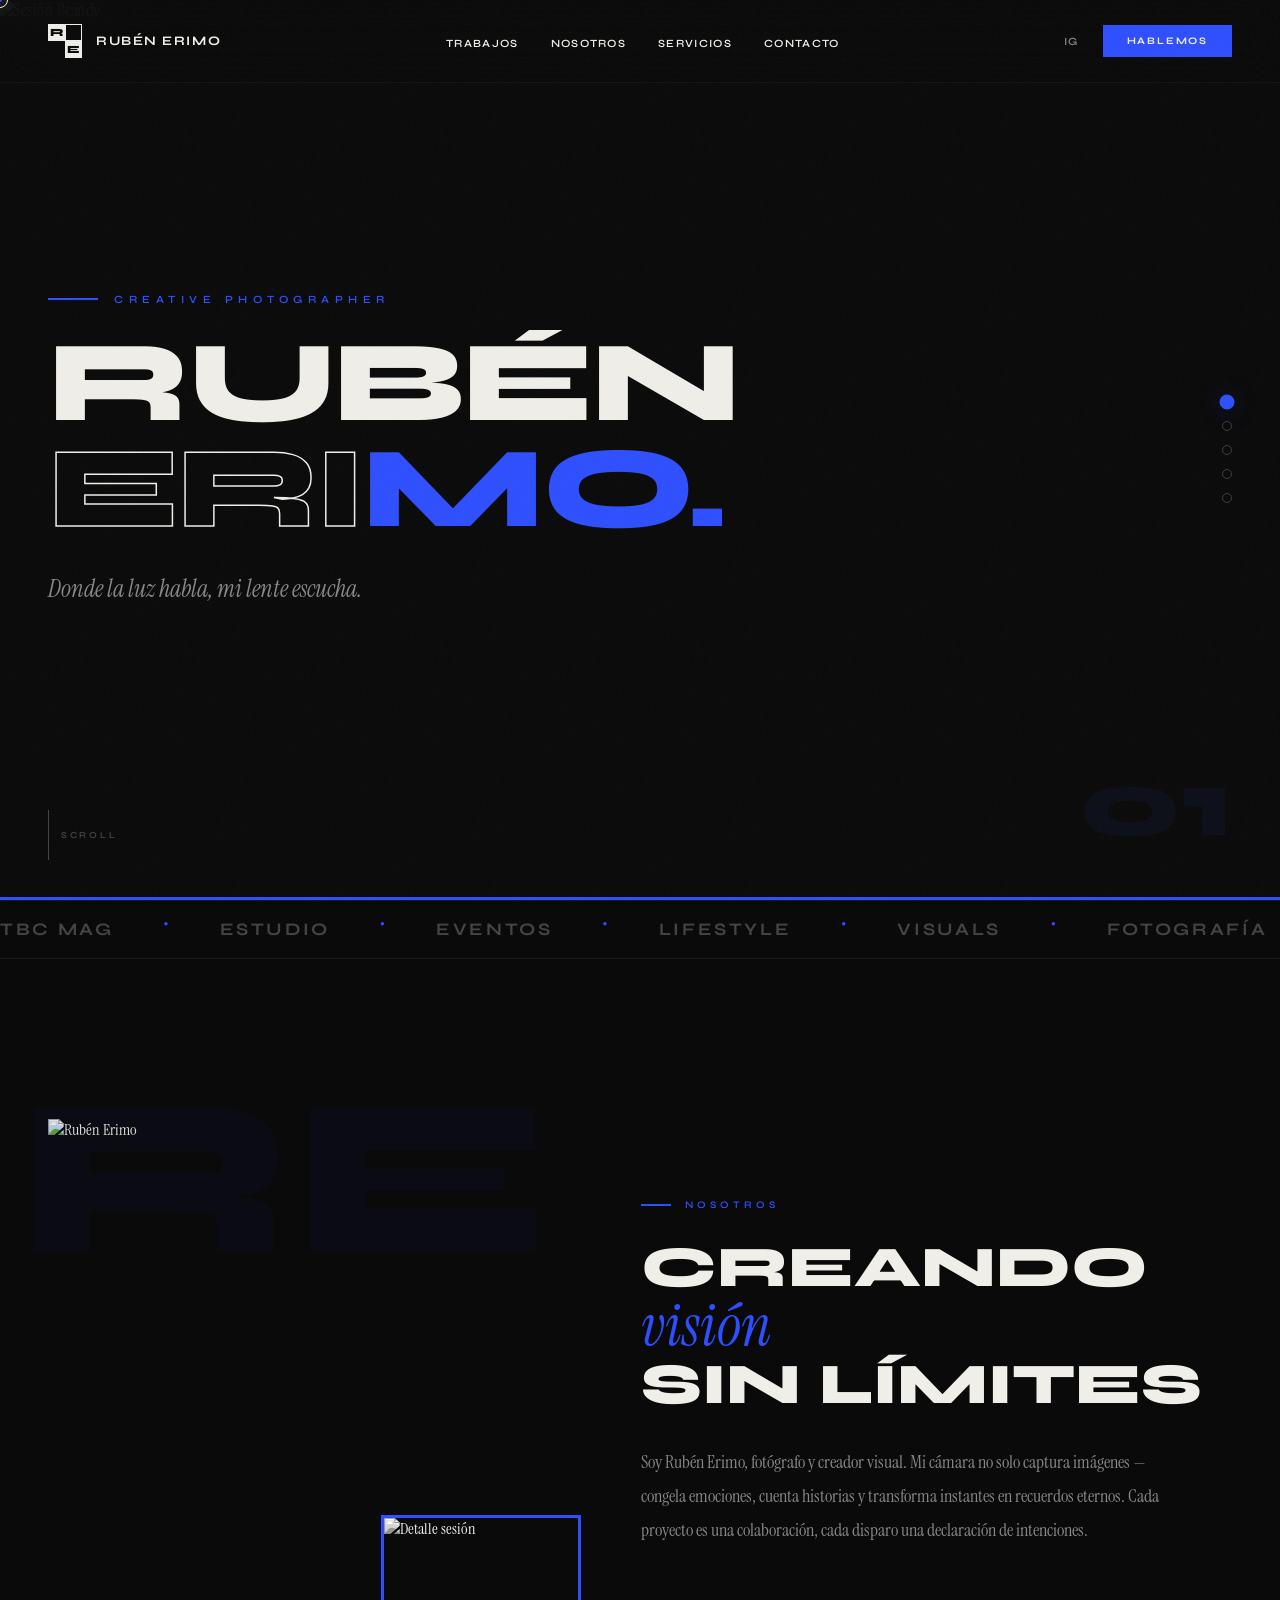
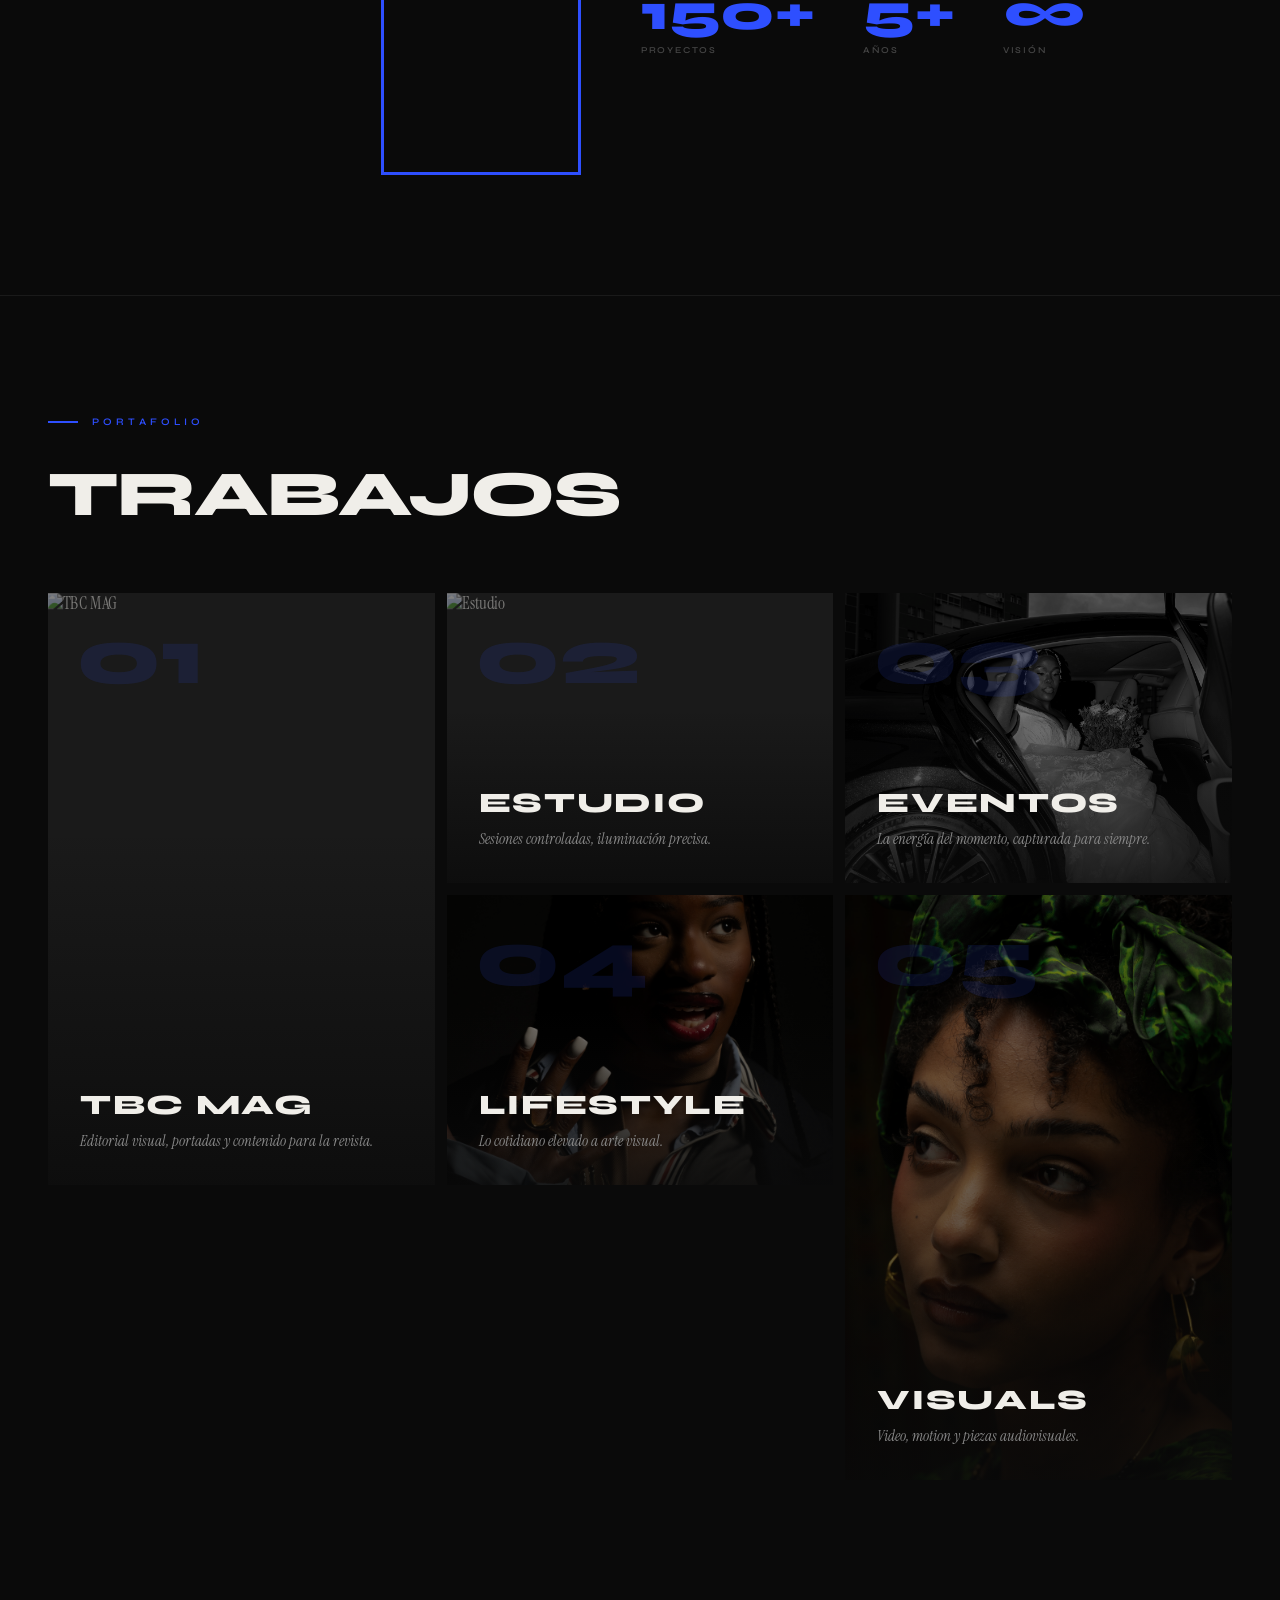
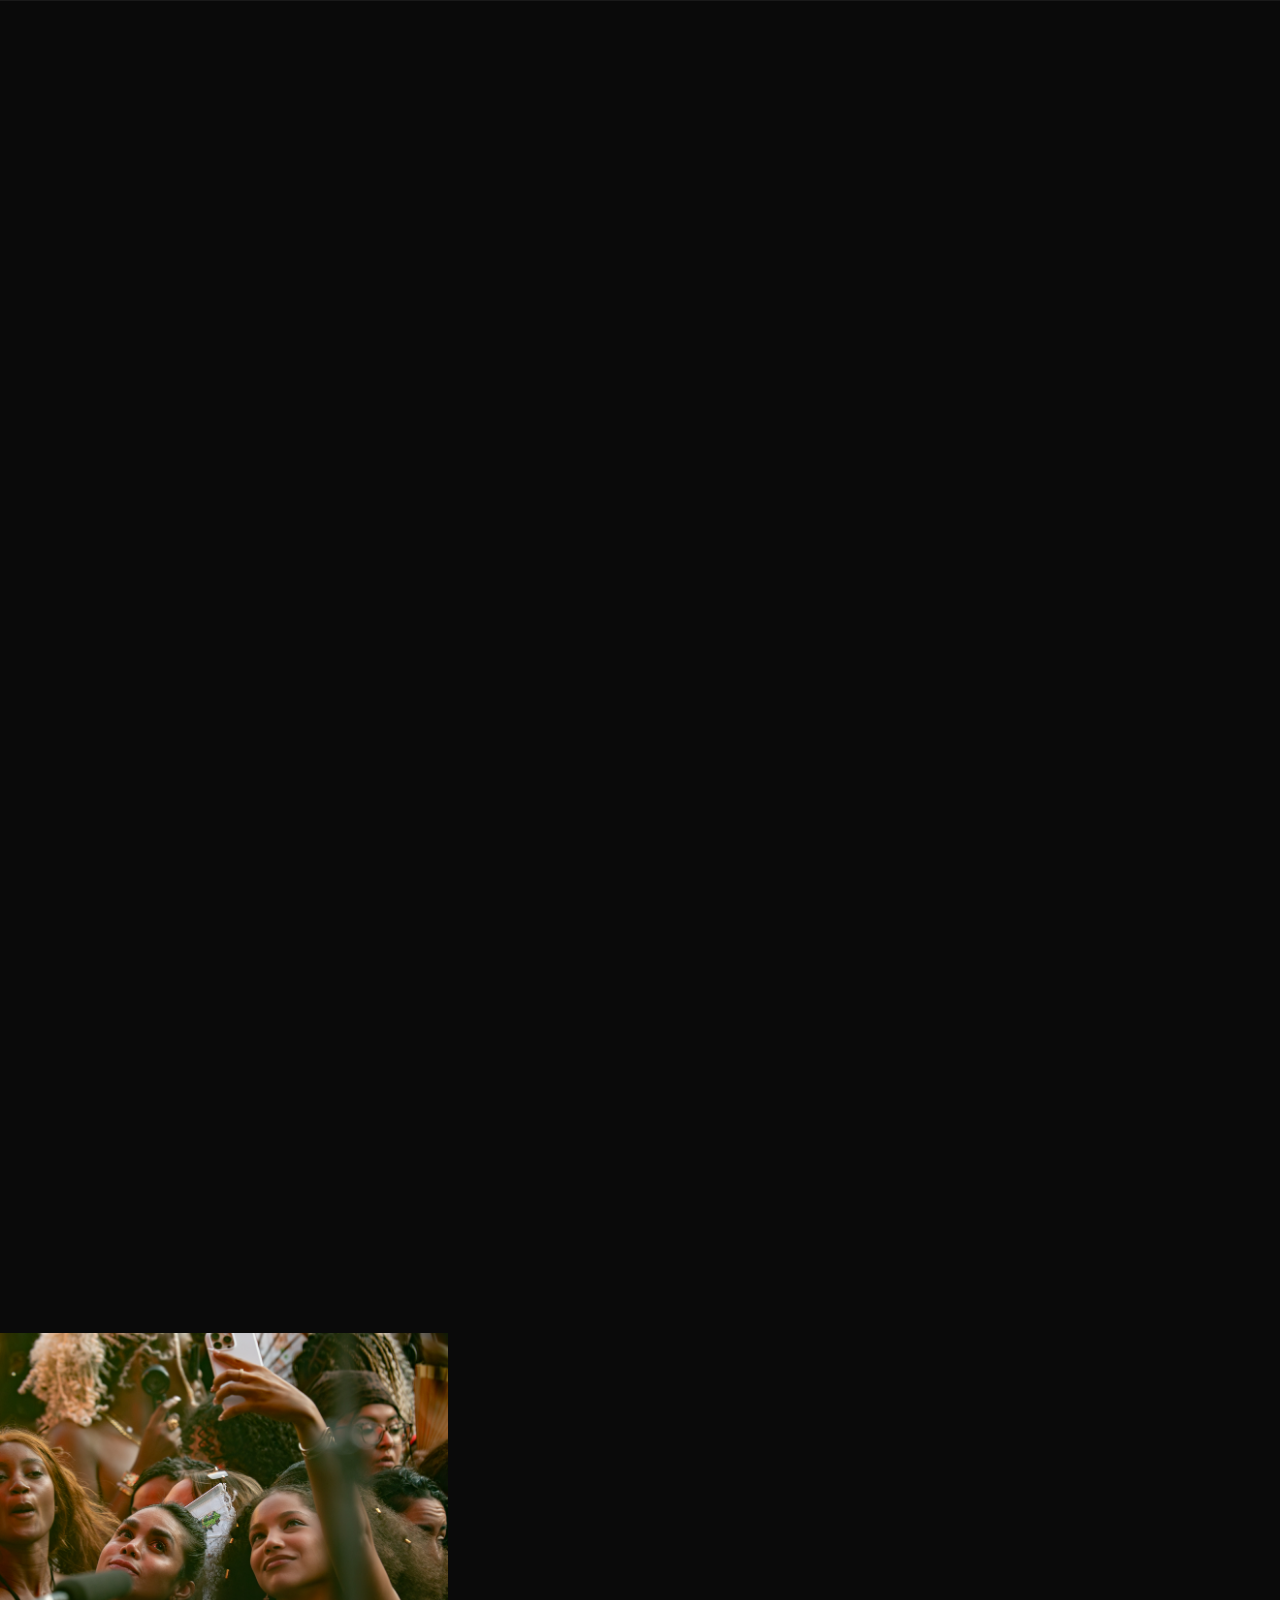
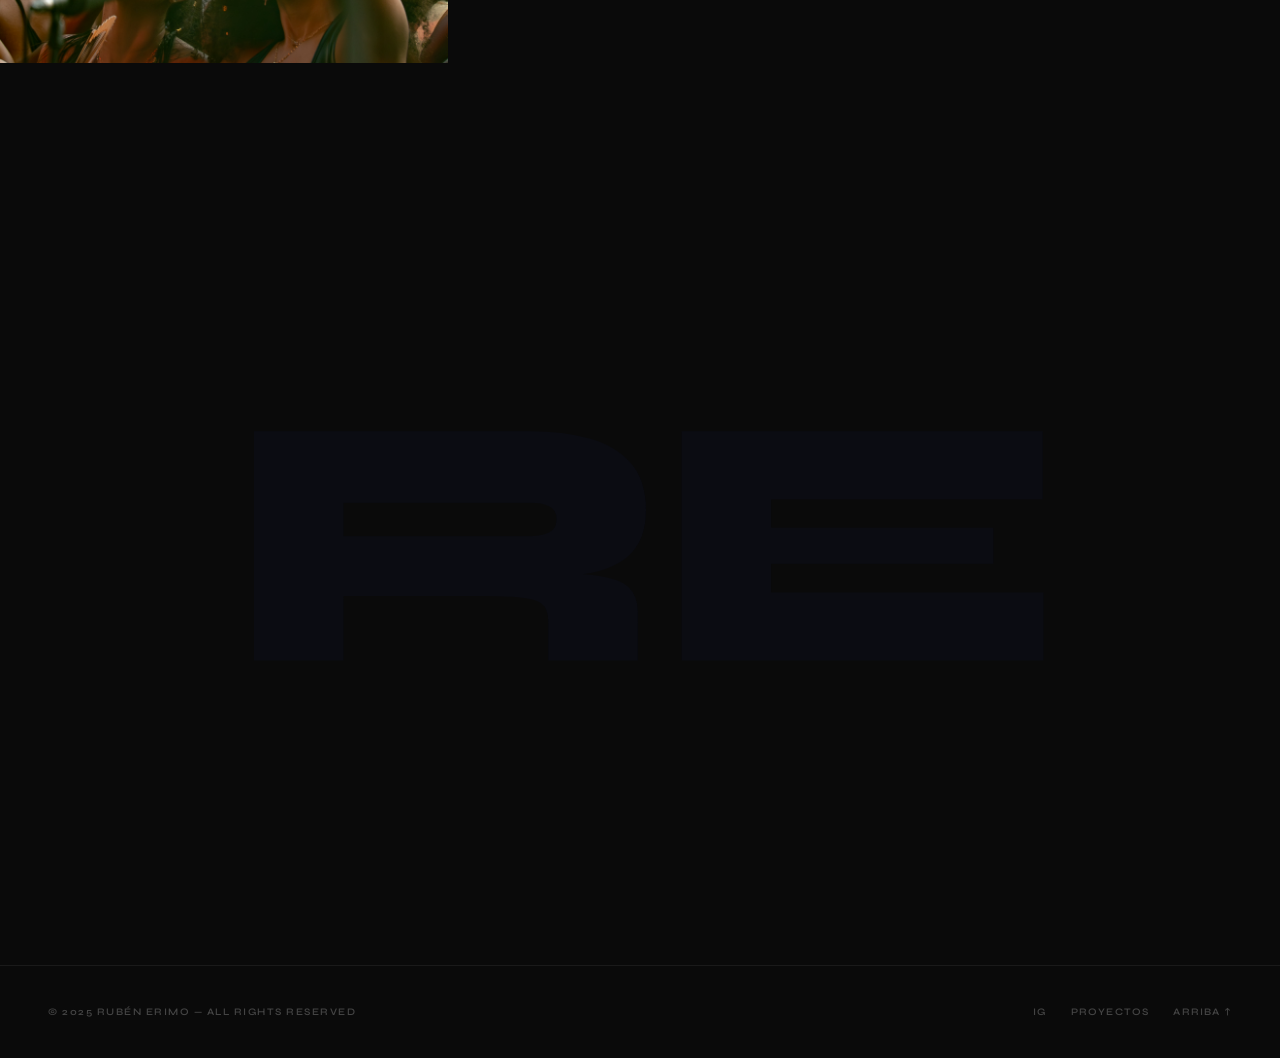
==== index.html @ 7613b051 "joel" ====
<!DOCTYPE html>
<html lang="es">
<head>
<meta charset="UTF-8">
<meta name="viewport" content="width=device-width, initial-scale=1.0">
<title>Rubén Erimo — Creative Photographer</title>
<link rel="preconnect" href="https://fonts.googleapis.com">
<link href="https://fonts.googleapis.com/css2?family=Instrument+Serif:ital@0;1&family=Syne:wght@400;600;700;800&display=swap" rel="stylesheet">
<link rel="stylesheet" href="styles.css">
</head>
<body>

<div class="grain"></div>
<div class="cursor" id="cursor"></div>
<div class="cursor-dot" id="cursorDot"></div>
<div class="cursor-label" id="cursorLabel"></div>

<!-- LOADER -->
<div class="loader" id="loader">
  <div class="loader-logo">
    <div class="lsq">R</div><div class="lsq"></div>
    <div class="lsq"></div><div class="lsq">E</div>
  </div>
  <div class="loader-text">Rubén Erimo</div>
  <div class="loader-bar"></div>
</div>

<!-- NAV -->
<nav id="mainNav">
  <div class="nav-logo" onclick="window.scrollTo({top:0,behavior:'smooth'})">
    <div class="re-logo">
      <div class="sq sq1">R</div><div class="sq sq2"></div>
      <div class="sq sq3"></div><div class="sq sq4">E</div>
    </div>
    <span class="nav-name">Rubén Erimo</span>
  </div>
  <ul class="nav-links">
    <li><a href="#trabajos">Trabajos</a></li>
    <li><a href="#about">Nosotros</a></li>
    <li><a href="#services">Servicios</a></li>
    <li><a href="#contact">Contacto</a></li>
  </ul>
  <div class="nav-right">
    <a href="https://www.instagram.com/rubenerimo" target="_blank" rel="noopener" class="nav-social">IG</a>
    <a href="#contact" class="nav-cta">Hablemos</a>
  </div>
</nav>

<!-- ═══════════════════════════════════════
     MAIN CONTENT (HOME)
═══════════════════════════════════════ -->
<div class="main-content" id="mainContent">

<!-- HERO -->
<section class="hero">
  <div class="hero-carousel" id="heroCarousel">
    <div class="hero-slide active"><img src="img/Brandy/_DSC1110.JPG" alt="Sesión Brandy"></div>
    <div class="hero-slide"><img src="img/Rema/_DSC5759.JPG" alt="Sesión Rema"></div>
    <div class="hero-slide"><img src="img/OyK/_DSC7929.JPG" alt="Sesión OyK"></div>
    <div class="hero-slide"><img src="img/fati/_IMG5972.JPG" alt="Sesión Fati"></div>
    <div class="hero-slide"><img src="img/ansy/DSC_0399.JPG" alt="Sesión Ansy"></div>
  </div>

  <div class="hero-content">
    <div class="hero-tag">Creative Photographer</div>
    <h1 class="hero-title">
      <span class="line"><span>RUBÉN</span></span>
      <span class="line"><span class="stroke-text">ERI</span><span class="accent">MO.</span></span>
    </h1>
    <p class="hero-phrase">Donde la luz habla, mi lente escucha.</p>
  </div>

  <div class="hero-dots" id="heroDots">
    <div class="hero-dot active" data-i="0"></div>
    <div class="hero-dot" data-i="1"></div>
    <div class="hero-dot" data-i="2"></div>
    <div class="hero-dot" data-i="3"></div>
    <div class="hero-dot" data-i="4"></div>
  </div>
  <div class="hero-counter" id="heroCounter">01</div>
  <div class="hero-scroll"><div class="scroll-bar"></div><span>Scroll</span></div>
  <div class="hero-deco"></div>
</section>

<!-- MARQUEE -->
<div class="marquee-strip">
  <div class="marquee-inner">
    <span>TBC Mag</span><span class="dot">●</span>
    <span>Estudio</span><span class="dot">●</span>
    <span>Eventos</span><span class="dot">●</span>
    <span>Lifestyle</span><span class="dot">●</span>
    <span>Visuals</span><span class="dot">●</span>
    <span>Fotografía</span><span class="dot">●</span>
    <span>Video</span><span class="dot">●</span>
    <span>TBC Mag</span><span class="dot">●</span>
    <span>Estudio</span><span class="dot">●</span>
    <span>Eventos</span><span class="dot">●</span>
    <span>Lifestyle</span><span class="dot">●</span>
    <span>Visuals</span><span class="dot">●</span>
    <span>Fotografía</span><span class="dot">●</span>
    <span>Video</span><span class="dot">●</span>
  </div>
</div>

<!-- ABOUT -->
<section class="section-about" id="about">
  <div class="about-visual reveal">
    <div class="about-watermark">RE</div>
    <div class="about-img-main">
      <img src="img/Rhadi/_DSC0175_1.JPG" alt="Rubén Erimo">
    </div>
    <div class="about-img-float">
      <img src="img/Brandy/_DSC1172.JPG" alt="Detalle sesión">
    </div>
  </div>
  <div class="about-content reveal">
    <div class="section-label">Nosotros</div>
    <h2 class="about-heading">CREANDO <span class="italic">visión</span><br>SIN LÍMITES</h2>
    <p class="about-text">
      Soy Rubén Erimo, fotógrafo y creador visual. Mi cámara no solo captura imágenes —
      congela emociones, cuenta historias y transforma instantes en recuerdos eternos.
      Cada proyecto es una colaboración, cada disparo una declaración de intenciones.
    </p>
    <div class="about-stats">
      <div><div class="stat-num">150+</div><div class="stat-txt">Proyectos</div></div>
      <div><div class="stat-num">5+</div><div class="stat-txt">Años</div></div>
      <div><div class="stat-num">∞</div><div class="stat-txt">Visión</div></div>
    </div>
  </div>
</section>

<!-- ═══════════════════════════════════
     TRABAJOS — CATEGORIES
═══════════════════════════════════ -->
<section class="section-trabajos" id="trabajos">
  <div class="trabajos-header reveal">
    <div class="section-label">Portafolio</div>
    <h2 class="trabajos-heading">TRABAJOS</h2>
  </div>
  <div class="trabajos-grid reveal-stagger">

    <!-- TBC MAG — tall left -->
    <div class="trabajo-card tall" onclick="location.href='tbc-mag.html'">
      <img src="img/Brandy/_DSC1121.JPG" alt="TBC MAG">
      <div class="trabajo-overlay">
        <div class="trabajo-num">01</div>
        <div class="trabajo-title">TBC MAG</div>
        <div class="trabajo-desc">Editorial visual, portadas y contenido para la revista.</div>
      </div>
      <div class="trabajo-arrow">→</div>
    </div>

    <!-- ESTUDIO -->
    <div class="trabajo-card" onclick="location.href='estudio.html'">
      <img src="img/fati/_IMG5869.JPG" alt="Estudio">
      <div class="trabajo-overlay">
        <div class="trabajo-num">02</div>
        <div class="trabajo-title">ESTUDIO</div>
        <div class="trabajo-desc">Sesiones controladas, iluminación precisa.</div>
      </div>
      <div class="trabajo-arrow">→</div>
    </div>

    <!-- EVENTOS -->
    <div class="trabajo-card" onclick="location.href='eventos.html'">
      <img src="img/OyK/_DSC7702_1.JPG" alt="Eventos">
      <div class="trabajo-overlay">
        <div class="trabajo-num">03</div>
        <div class="trabajo-title">EVENTOS</div>
        <div class="trabajo-desc">La energía del momento, capturada para siempre.</div>
      </div>
      <div class="trabajo-arrow">→</div>
    </div>

    <!-- LIFESTYLE -->
    <div class="trabajo-card" onclick="location.href='lifestyle.html'">
      <img src="img/ansy/DSC_0065.JPG" alt="Lifestyle">
      <div class="trabajo-overlay">
        <div class="trabajo-num">04</div>
        <div class="trabajo-title">LIFESTYLE</div>
        <div class="trabajo-desc">Lo cotidiano elevado a arte visual.</div>
      </div>
      <div class="trabajo-arrow">→</div>
    </div>

    <!-- VISUALS — tall right -->
    <div class="trabajo-card tall" onclick="location.href='visuals.html'">
      <img src="img/seng/IMG_2329.JPG" alt="Visuals">
      <div class="trabajo-overlay">
        <div class="trabajo-num">05</div>
        <div class="trabajo-title">VISUALS</div>
        <div class="trabajo-desc">Video, motion y piezas audiovisuales.</div>
      </div>
      <div class="trabajo-arrow">→</div>
    </div>

  </div>
</section>

<!-- SERVICES -->
<section class="section-services" id="services">
  <div class="services-inner">
    <div class="reveal" style="margin-bottom:60px;">
      <div class="section-label">Servicios</div>
      <h2 style="font-family:var(--font-display);font-weight:800;font-size:clamp(2.5rem,5vw,4rem);text-transform:uppercase;">Lo que <span style="font-family:var(--font-serif);font-style:italic;font-weight:400;text-transform:none;color:var(--blue)">ofrezco</span></h2>
    </div>
    <div class="service-row reveal" onclick="location.href='fotografia.html'" data-img="img/Brandy/_DSC1110.JPG">
      <div class="srv-bg"></div>
      <div class="srv-num">01</div><div class="srv-title">FOTOGRAFÍA</div>
      <div class="srv-desc">Eventos, retratos, producto, editorial. Imágenes que no solo se ven — se sienten.</div>
      <div class="srv-arrow">→</div>
    </div>
    <div class="service-row reveal" onclick="location.href='video.html'" data-img="img/Rema/_DSC5759.JPG">
      <div class="srv-bg"></div>
      <div class="srv-num">02</div><div class="srv-title">VIDEO</div>
      <div class="srv-desc">Producción audiovisual de principio a fin. Historias que cobran vida en movimiento.</div>
      <div class="srv-arrow">→</div>
    </div>
    <div class="service-row reveal" onclick="location.href='contenido-creativo.html'" data-img="img/ansy/DSC_0408.JPG">
      <div class="srv-bg"></div>
      <div class="srv-num">03</div><div class="srv-title">CONTENIDO CREATIVO</div>
      <div class="srv-desc">Estrategia visual para redes y plataformas. Contenido que conecta y transforma.</div>
      <div class="srv-arrow">→</div>
    </div>
    <div class="service-row reveal" onclick="location.href='direccion-de-arte.html'" data-img="img/OyK/_DSC7933.JPG">
      <div class="srv-bg"></div>
      <div class="srv-num">04</div><div class="srv-title">DIRECCIÓN DE ARTE</div>
      <div class="srv-desc">Concepto, estilo y visión creativa para llevar tu proyecto al siguiente nivel.</div>
      <div class="srv-arrow">→</div>
    </div>
  </div>
</section>

<!-- IMAGE STRIP -->
<div class="img-strip">
  <div class="strip-img"><img src="img/Rema/_DSC5134.JPG" alt="Rema"></div>
  <div class="strip-img"><img src="img/Rhadi/_DSC0085.jpg" alt="Rhadi"></div>
  <div class="strip-img"><img src="img/Brandy/_DSC1168.JPG" alt="Brandy"></div>
  <div class="strip-img"><img src="img/seng/IMG_2237.JPG" alt="Seng"></div>
</div>

<!-- CTA -->
<section class="section-cta" id="contact">
  <div class="cta-bg-text">RE</div>
  <div class="cta-content reveal">
    <div class="section-label" style="justify-content:center">Contacto</div>
    <h2 class="cta-heading">¿LISTO PARA<br>CREAR <span class="italic">algo épico</span>?</h2>
    <p class="cta-sub">Cuéntame tu idea. Yo la convierto en imagen.</p>
    <a href="tel:+14704451477" class="cta-btn">
      <span>Hablemos
        <svg width="20" height="12" viewBox="0 0 20 12" fill="none"><path d="M14 1L19 6M19 6L14 11M19 6H1" stroke="currentColor" stroke-width="2" stroke-linecap="round" stroke-linejoin="round"/></svg>
      </span>
    </a>
    <div class="cta-socials">
      <a href="https://www.instagram.com/rubenerimo" target="_blank" rel="noopener">Instagram</a>
      <a href="tel:+14704451477">WhatsApp</a>
      <a href="mailto:hello@rubenerimo.com">Email</a>
    </div>
  </div>
</section>

<!-- FOOTER -->
<footer>
  <div class="footer-left">© 2025 RUBÉN ERIMO — ALL RIGHTS RESERVED</div>
  <div class="footer-right">
    <a href="https://www.instagram.com/rubenerimo" target="_blank" rel="noopener">IG</a>
    <a href="#trabajos">Proyectos</a>
    <a href="#" onclick="window.scrollTo({top:0,behavior:'smooth'});return false;">Arriba ↑</a>
  </div>
</footer>

</div><!-- /main-content -->

<script src="main.js"></script>
</body>
</html>
---- styles.css ----
:root {
    --bg: #0a0a0a;
    --white: #f0eee9;
    --blue: #2e4fff;
    --blue-dim: #1a2d99;
    --blue-glow: rgba(46,79,255,0.25);
    --gray: #888;
    --dim: #444;
    --dim2: #1a1a1a;
    --font-display: 'Syne', sans-serif;
    --font-serif: 'Instrument Serif', serif;
  }

  *,*::before,*::after { margin:0; padding:0; box-sizing:border-box; }
  html { scroll-behavior:smooth; scrollbar-width:thin; scrollbar-color:var(--blue) var(--bg); }
  body { background:var(--bg); color:var(--white); font-family:var(--font-serif); overflow-x:hidden; cursor:none; }
  ::selection { background:var(--blue); color:var(--white); }
  a, button, [onclick] { cursor:none; }

  /* CUSTOM CURSOR */
  .cursor {
    position:fixed; top:0; left:0; z-index:99999; pointer-events:none;
    width:16px; height:16px; border-radius:50%;
    border:1.5px solid var(--white);
    transform:translate(-50%,-50%);
    transition:width 0.3s, height 0.3s, border-color 0.3s, background 0.3s, opacity 0.3s;
  }
  .cursor-dot {
    position:fixed; top:0; left:0; z-index:99999; pointer-events:none;
    width:4px; height:4px; border-radius:50%;
    background:var(--blue);
    transform:translate(-50%,-50%);
  }
  .cursor.hover {
    width:60px; height:60px;
    border-color:var(--blue); background:rgba(46,79,255,0.1);
  }
  .cursor.hover-gallery {
    width:80px; height:80px;
    border-color:var(--blue); background:rgba(46,79,255,0.15);
  }
  .cursor-label {
    position:fixed; z-index:99999; pointer-events:none;
    font-family:var(--font-display); font-size:8px; font-weight:700;
    letter-spacing:0.15em; text-transform:uppercase; color:var(--white);
    transform:translate(-50%,-50%); opacity:0;
    transition:opacity 0.3s;
  }
  .cursor-label.vis { opacity:1; }

  @media(max-width:900px) {
    .cursor, .cursor-dot, .cursor-label { display:none; }
    body, a, button, [onclick] { cursor:auto; }
  }

  a { color:inherit; text-decoration:none; }

  /* GRAIN */
  .grain {
    position:fixed; inset:0; z-index:9998; pointer-events:none; opacity:0.035;
    background-image:url("data:image/svg+xml,%3Csvg viewBox='0 0 512 512' xmlns='http://www.w3.org/2000/svg'%3E%3Cfilter id='n'%3E%3CfeTurbulence type='fractalNoise' baseFrequency='0.75' numOctaves='4' stitchTiles='stitch'/%3E%3C/filter%3E%3Crect width='100%25' height='100%25' filter='url(%23n)' opacity='1'/%3E%3C/svg%3E");
    background-size:256px;
  }

  /* LOADER */
  .loader {
    position:fixed; inset:0; z-index:9999; background:var(--bg);
    display:flex; align-items:center; justify-content:center; flex-direction:column; gap:28px;
    transition: clip-path 1.2s cubic-bezier(0.76,0,0.24,1), opacity 0.5s ease 1s;
    clip-path:inset(0 0 0 0);
  }
  .loader.done { clip-path:inset(0 0 100% 0); opacity:0; pointer-events:none; }
  .loader-logo {
    width:90px; height:90px; display:grid;
    grid-template-columns:1fr 1fr; grid-template-rows:1fr 1fr;
  }
  .loader-logo .lsq {
    display:flex; align-items:center; justify-content:center;
    font-family:var(--font-display); font-weight:800; font-size:28px;
    opacity:0; animation:blockIn 0.5s ease forwards;
  }
  .loader-logo .lsq:nth-child(1) { background:var(--white); color:var(--bg); animation-delay:0.3s; }
  .loader-logo .lsq:nth-child(2) { background:var(--bg); border:1.5px solid var(--white); color:var(--white); animation-delay:0.5s; }
  .loader-logo .lsq:nth-child(3) { background:var(--bg); animation-delay:0.7s; }
  .loader-logo .lsq:nth-child(4) { background:var(--white); color:var(--bg); animation-delay:0.9s; }
  @keyframes blockIn { from{opacity:0;transform:scale(0.5)} to{opacity:1;transform:scale(1)} }

  .loader-text {
    font-family:var(--font-display); font-size:12px; font-weight:600;
    letter-spacing:0.5em; text-transform:uppercase; color:var(--gray);
    opacity:0; animation:fadeIn 0.6s ease forwards 1.4s;
  }
  .loader-bar { width:140px; height:1px; background:var(--dim); overflow:hidden; position:relative; }
  .loader-bar::after {
    content:''; position:absolute; left:0; top:0; width:0; height:100%;
    background:var(--blue); animation:barFill 2.2s ease forwards 0.3s;
  }
  @keyframes barFill { to{width:100%} }
  @keyframes fadeIn { to{opacity:1} }

  /* NAV */
  nav {
    position:fixed; top:0; left:0; right:0; z-index:1000;
    padding:24px 48px; display:flex; align-items:center; justify-content:space-between;
    background:rgba(10,10,10,0.6); backdrop-filter:blur(20px); -webkit-backdrop-filter:blur(20px);
    border-bottom:1px solid rgba(255,255,255,0.04);
    transition:padding 0.4s;
  }
  nav.scrolled { padding:16px 48px; }

  .nav-logo { display:flex; align-items:center; gap:14px; cursor:pointer; }
  .re-logo {
    width:34px; height:34px; display:grid;
    grid-template-columns:1fr 1fr; grid-template-rows:1fr 1fr;
    transition:transform 0.5s cubic-bezier(0.34,1.56,0.64,1);
  }
  .nav-logo:hover .re-logo { transform:rotate(90deg); }
  .re-logo .sq {
    display:flex; align-items:center; justify-content:center;
    font-family:var(--font-display); font-weight:800; font-size:11px; line-height:1;
  }
  .re-logo .sq1 { background:var(--white); color:var(--bg); }
  .re-logo .sq2 { background:var(--bg); border:1px solid var(--white); color:var(--white); }
  .re-logo .sq3 { background:var(--bg); }
  .re-logo .sq4 { background:var(--white); color:var(--bg); }
  .nav-name {
    font-family:var(--font-display); font-weight:700; font-size:13px;
    letter-spacing:0.12em; text-transform:uppercase;
  }

  .nav-links { display:flex; gap:32px; list-style:none; }
  .nav-links a {
    font-family:var(--font-display); font-size:11px; font-weight:600;
    letter-spacing:0.12em; text-transform:uppercase;
    position:relative; padding-bottom:4px;
  }
  .nav-links a::after {
    content:''; position:absolute; bottom:0; left:0;
    width:0; height:2px; background:var(--blue);
    transition:width 0.4s cubic-bezier(0.34,1.56,0.64,1);
  }
  .nav-links a:hover::after { width:100%; }

  .nav-right { display:flex; align-items:center; gap:24px; }
  .nav-social {
    font-family:var(--font-display); font-size:11px; font-weight:600;
    letter-spacing:0.1em; color:var(--gray); transition:color 0.3s;
  }
  .nav-social:hover { color:var(--white); }
  .nav-cta {
    font-family:var(--font-display); font-size:10px; font-weight:700;
    letter-spacing:0.18em; text-transform:uppercase;
    padding:10px 24px; background:var(--blue); color:var(--white);
    transition:all 0.4s; border:none; cursor:pointer;
  }
  .nav-cta:hover { background:var(--white); color:var(--bg); }

  /* HERO */
  .hero { position:relative; height:100vh; width:100%; overflow:hidden; display:flex; align-items:center; }
  .hero-carousel { position:absolute; inset:0; }
  .hero-slide {
    position:absolute; inset:0;
    clip-path:inset(100% 0 0 0);
    transition:clip-path 1.4s cubic-bezier(0.76,0,0.24,1);
  }
  .hero-slide.active { clip-path:inset(0 0 0 0); }
  .hero-slide.exit { clip-path:inset(0 0 100% 0); transition:clip-path 1.2s cubic-bezier(0.76,0,0.24,1) 0.2s; }
  .hero-slide img {
    width:100%; height:100%; object-fit:cover;
    transform:scale(1.08); animation:ken 10s ease-in-out infinite alternate;
  }
  @keyframes ken { 0%{transform:scale(1.08) translate(0,0)} 100%{transform:scale(1.13) translate(-1%,-0.5%)} }

  .hero::after {
    content:''; position:absolute; inset:0; z-index:2; pointer-events:none;
    background: linear-gradient(135deg, rgba(10,10,10,0.8) 0%, transparent 55%), linear-gradient(to top, rgba(10,10,10,0.95) 0%, transparent 40%);
  }

  .hero-content { position:relative; z-index:5; padding-left:48px; max-width:900px; }
  .hero-tag {
    font-family:var(--font-display); font-size:11px; font-weight:600;
    letter-spacing:0.5em; text-transform:uppercase; color:var(--blue);
    margin-bottom:24px; display:flex; align-items:center; gap:16px;
    opacity:0; animation:slideInLeft 0.8s ease forwards 2.6s;
  }
  .hero-tag::before { content:''; width:50px; height:2px; background:var(--blue); }
  @keyframes slideInLeft { from{opacity:0;transform:translateX(-30px)} to{opacity:1;transform:translateX(0)} }

  .hero-title {
    font-family:var(--font-display); font-weight:800;
    font-size:clamp(3.2rem,9vw,8.5rem); line-height:0.92;
    letter-spacing:-0.02em; text-transform:uppercase;
  }
  .hero-title .line { display:block; overflow:hidden; }
  .hero-title .line span {
    display:inline-block; transform:translateY(110%);
    animation:revealUp 1s cubic-bezier(0.16,1,0.3,1) forwards;
  }
  .hero-title .line:nth-child(1) span { animation-delay:2.7s; }
  .hero-title .line:nth-child(2) span { animation-delay:2.85s; }
  .hero-title .accent { color:var(--blue); }
  .hero-title .stroke-text { -webkit-text-stroke:1.5px var(--white); color:transparent; }
  @keyframes revealUp { to{transform:translateY(0)} }

  .hero-phrase {
    font-family:var(--font-serif); font-style:italic;
    font-size:clamp(1.1rem,2.2vw,1.5rem); color:var(--gray);
    margin-top:28px; max-width:480px; line-height:1.55;
    opacity:0; animation:fadeIn 1s ease forwards 3.2s;
  }

  .hero-deco {
    position:absolute; bottom:0; left:0; right:0;
    height:3px; z-index:10; background:var(--blue);
  }

  .hero-dots {
    position:absolute; right:48px; top:50%; transform:translateY(-50%);
    z-index:10; display:flex; flex-direction:column; gap:14px;
  }
  .hero-dot {
    width:10px; height:10px; border:1.5px solid rgba(255,255,255,0.2);
    border-radius:50%; cursor:pointer; background:transparent;
    transition:all 0.5s cubic-bezier(0.34,1.56,0.64,1);
  }
  .hero-dot.active {
    border-color:var(--blue); background:var(--blue);
    transform:scale(1.5); box-shadow:0 0 16px var(--blue-glow);
  }

  .hero-counter {
    position:absolute; right:48px; bottom:48px; z-index:10;
    font-family:var(--font-display); font-weight:800; font-size:6rem;
    line-height:1; color:rgba(46,79,255,0.06);
  }

  .hero-scroll {
    position:absolute; bottom:40px; left:48px; z-index:10;
    display:flex; align-items:center; gap:12px;
    opacity:0; animation:fadeIn 1s ease forwards 3.6s;
  }
  .hero-scroll span {
    font-family:var(--font-display); font-size:9px; font-weight:600;
    letter-spacing:0.3em; text-transform:uppercase; color:var(--dim);
  }
  .scroll-bar { width:1px; height:50px; background:var(--dim); position:relative; overflow:hidden; }
  .scroll-bar::after {
    content:''; position:absolute; left:0; top:-100%; width:100%; height:100%;
    background:var(--blue); animation:scrollPulse 2s ease infinite;
  }
  @keyframes scrollPulse { 0%{top:-100%} 50%{top:0} 100%{top:100%} }

  /* MARQUEE */
  .marquee-strip {
    padding:18px 0; border-top:1px solid var(--dim2); border-bottom:1px solid var(--dim2);
    overflow:hidden; white-space:nowrap;
  }
  .marquee-inner {
    display:inline-flex; gap:50px; animation:marqueeScroll 25s linear infinite;
  }
  .marquee-inner span {
    font-family:var(--font-display); font-size:clamp(0.85rem,1.5vw,1.1rem);
    font-weight:700; text-transform:uppercase; letter-spacing:0.15em; color:var(--dim);
  }
  .marquee-inner span.dot { color:var(--blue); font-size:0.5em; }
  @keyframes marqueeScroll { 0%{transform:translateX(0)} 100%{transform:translateX(-50%)} }

  /* SECTION LABEL */
  .section-label {
    font-family:var(--font-display); font-size:10px; font-weight:600;
    letter-spacing:0.4em; text-transform:uppercase; color:var(--blue);
    margin-bottom:28px; display:flex; align-items:center; gap:14px;
  }
  .section-label::before { content:''; width:30px; height:2px; background:var(--blue); }

  /* ABOUT */
  .section-about {
    padding:160px 48px; display:grid; grid-template-columns:1fr 1.2fr;
    gap:100px; max-width:1400px; margin:0 auto; align-items:center;
  }
  .about-visual { position:relative; }
  .about-img-main { width:100%; aspect-ratio:4/5; overflow:hidden; }
  .about-img-main img {
    width:100%; height:100%; object-fit:cover;
    filter:contrast(1.05) brightness(0.9);
    transition:transform 0.8s cubic-bezier(0.16,1,0.3,1);
  }
  .about-img-main:hover img { transform:scale(1.06); }

  .about-img-float {
    position:absolute; bottom:-40px; right:-40px;
    width:200px; height:260px; overflow:hidden;
    border:3px solid var(--blue); z-index:2;
  }
  .about-img-float img {
    width:100%; height:100%; object-fit:cover;
    filter:grayscale(100%); transition:filter 0.5s;
  }
  .about-img-float:hover img { filter:grayscale(0%); }

  .about-watermark {
    position:absolute; top:-30px; left:-30px;
    font-family:var(--font-display); font-weight:800; font-size:14rem;
    line-height:0.8; color:rgba(46,79,255,0.04); pointer-events:none; z-index:0;
  }

  .about-heading {
    font-family:var(--font-display); font-weight:800;
    font-size:clamp(2.5rem,4.5vw,4rem); text-transform:uppercase;
    line-height:1; margin-bottom:32px;
  }
  .about-heading .italic {
    font-family:var(--font-serif); font-style:italic; font-weight:400;
    text-transform:none; color:var(--blue);
  }
  .about-text {
    font-size:1.15rem; line-height:1.85; color:var(--gray);
    margin-bottom:40px; max-width:520px;
  }
  .about-stats { display:flex; gap:48px; }
  .stat-num { font-family:var(--font-display); font-weight:800; font-size:3.2rem; color:var(--blue); line-height:1; }
  .stat-txt {
    font-family:var(--font-display); font-size:9px; font-weight:600;
    letter-spacing:0.2em; text-transform:uppercase; color:var(--dim); margin-top:6px;
  }

  /* ═══════════════════════════════════
     TRABAJOS — CATEGORY SECTION
  ═══════════════════════════════════ */
  .section-trabajos {
    padding:120px 48px;
    border-top:1px solid var(--dim2);
  }
  .trabajos-header { margin-bottom:60px; }
  .trabajos-heading {
    font-family:var(--font-display); font-weight:800;
    font-size:clamp(2.5rem,5vw,4.5rem); text-transform:uppercase;
    letter-spacing:-0.02em;
  }

  .trabajos-grid {
    display:grid; grid-template-columns:repeat(3, 1fr);
    grid-template-rows:auto auto;
    gap:12px; max-width:1400px; margin:0 auto;
  }

  .trabajo-card {
    position:relative; overflow:hidden; cursor:pointer;
    aspect-ratio:4/3;
    background:var(--dim2);
  }
  .trabajo-card.tall { grid-row:span 2; aspect-ratio:auto; }

  .trabajo-card img {
    width:100%; height:100%; object-fit:cover;
    filter:brightness(0.5) grayscale(20%);
    transition:all 0.7s cubic-bezier(0.16,1,0.3,1);
    transform:scale(1.05);
  }
  .trabajo-card:hover img {
    filter:brightness(0.7) grayscale(0%);
    transform:scale(1);
  }

  .trabajo-overlay {
    position:absolute; inset:0; z-index:2;
    display:flex; flex-direction:column; justify-content:flex-end;
    padding:32px;
    background:linear-gradient(to top, rgba(10,10,10,0.8) 0%, transparent 60%);
  }
  .trabajo-num {
    font-family:var(--font-display); font-weight:800;
    font-size:5rem; line-height:1;
    color:rgba(46,79,255,0.12);
    position:absolute; top:24px; left:28px;
  }
  .trabajo-title {
    font-family:var(--font-display); font-weight:800;
    font-size:clamp(1.2rem,2.2vw,1.8rem); text-transform:uppercase;
    letter-spacing:0.06em; margin-bottom:8px;
    transition:color 0.3s;
  }
  .trabajo-card:hover .trabajo-title { color:var(--blue); }

  .trabajo-desc {
    font-family:var(--font-serif); font-style:italic;
    font-size:0.95rem; color:var(--gray); line-height:1.5;
    max-width:300px;
  }

  .trabajo-arrow {
    position:absolute; top:28px; right:28px;
    width:40px; height:40px; border:1.5px solid rgba(255,255,255,0.15);
    border-radius:50%; display:flex; align-items:center; justify-content:center;
    font-family:var(--font-display); font-size:16px; color:var(--white);
    transition:all 0.4s cubic-bezier(0.34,1.56,0.64,1);
    opacity:0; transform:translateY(10px);
  }
  .trabajo-card:hover .trabajo-arrow {
    opacity:1; transform:translateY(0);
    border-color:var(--blue); color:var(--blue);
  }

  /* Blue line that expands on hover */
  .trabajo-card::after {
    content:''; position:absolute; bottom:0; left:0;
    width:0; height:3px; background:var(--blue); z-index:3;
    transition:width 0.6s cubic-bezier(0.16,1,0.3,1);
  }
  .trabajo-card:hover::after { width:100%; }

  /* ═══════════════════════════════════
     SERVICES
  ═══════════════════════════════════ */
  .section-services {
    padding:120px 0; border-top:1px solid var(--dim2);
  }
  .services-inner { max-width:1400px; margin:0 auto; padding:0 48px; }
  .service-row {
    display:flex; align-items:stretch; border-bottom:1px solid var(--dim2);
    padding:50px 0; gap:40px; cursor:pointer;
    position:relative; overflow:hidden; transition:border-color 0.4s;
  }
  .srv-bg {
    position:absolute; inset:0; z-index:0;
    background-size:cover; background-position:center;
    opacity:0; transition:opacity 0.6s cubic-bezier(0.16,1,0.3,1);
    transform:scale(1.05);
  }
  .srv-bg::after {
    content:''; position:absolute; inset:0;
    background:linear-gradient(90deg, rgba(10,10,10,0.85) 0%, rgba(10,10,10,0.6) 50%, rgba(10,10,10,0.4) 100%);
  }
  .service-row:hover .srv-bg { opacity:1; transform:scale(1); }
  .service-row:hover { border-color:var(--blue); }
  .service-row:hover .srv-num { color:var(--blue); }
  .service-row:hover .srv-title { color:var(--white); }
  .service-row:hover .srv-desc { color:var(--white); opacity:0.8; }
  .service-row:hover .srv-arrow { transform:translateX(0); opacity:1; }
  .srv-num {
    font-family:var(--font-display); font-weight:800; font-size:5rem;
    line-height:1; color:var(--dim2); transition:color 0.5s; min-width:140px;
    position:relative; z-index:1;
  }
  .srv-title {
    font-family:var(--font-display); font-weight:800;
    font-size:clamp(1.6rem,3vw,2.5rem); text-transform:uppercase;
    letter-spacing:0.04em; min-width:300px;
    position:relative; z-index:1; transition:color 0.4s;
  }
  .srv-desc {
    font-family:var(--font-serif); font-size:1.05rem; color:var(--gray);
    line-height:1.7; flex:1;
    position:relative; z-index:1; transition:color 0.4s, opacity 0.4s;
  }
  .srv-arrow {
    font-family:var(--font-display); font-size:2rem; color:var(--blue);
    align-self:center; transform:translateX(-20px); opacity:0;
    transition:all 0.5s cubic-bezier(0.34,1.56,0.64,1);
    position:relative; z-index:1;
  }

  /* IMAGE STRIP */
  .img-strip {
    height:50vh; display:flex; gap:10px; overflow:hidden; padding:60px 0;
  }
  .strip-img { flex:0 0 auto; width:35vw; height:100%; overflow:hidden; position:relative; }
  .strip-img img {
    width:100%; height:120%; object-fit:cover; position:absolute; top:-10%;
    transition:transform 0.6s;
  }
  .strip-img:hover img { transform:scale(1.05); }

  /* CTA */
  .section-cta {
    padding:200px 48px; text-align:center; position:relative; overflow:hidden;
  }
  .cta-bg-text {
    position:absolute; top:50%; left:50%; transform:translate(-50%,-50%);
    font-family:var(--font-display); font-weight:800;
    font-size:clamp(12rem,28vw,28rem); color:rgba(46,79,255,0.03);
    white-space:nowrap; pointer-events:none; letter-spacing:-0.04em;
  }
  .cta-content { position:relative; z-index:2; }
  .cta-heading {
    font-family:var(--font-display); font-weight:800;
    font-size:clamp(3rem,7vw,6.5rem); text-transform:uppercase;
    line-height:0.95; letter-spacing:-0.02em; margin-bottom:20px;
  }
  .cta-heading .italic {
    font-family:var(--font-serif); font-style:italic; font-weight:400;
    text-transform:none; color:var(--blue);
  }
  .cta-sub {
    font-family:var(--font-serif); font-style:italic; font-size:1.3rem;
    color:var(--gray); margin-bottom:48px;
  }
  .cta-btn {
    display:inline-flex; align-items:center; gap:14px;
    padding:20px 52px; background:var(--blue); color:var(--white);
    font-family:var(--font-display); font-weight:700; font-size:14px;
    letter-spacing:0.15em; text-transform:uppercase;
    border:none; cursor:pointer; position:relative; overflow:hidden;
    transition:transform 0.3s; text-decoration:none;
  }
  .cta-btn:hover { transform:scale(1.05); }
  .cta-btn::before {
    content:''; position:absolute; inset:0; background:var(--white);
    transform:translateX(-101%); transition:transform 0.5s cubic-bezier(0.76,0,0.24,1);
  }
  .cta-btn:hover::before { transform:translateX(0); }
  .cta-btn:hover { color:var(--bg); }
  .cta-btn span { position:relative; z-index:1; display:flex; align-items:center; gap:14px; }

  .cta-socials { margin-top:60px; display:flex; justify-content:center; gap:40px; }
  .cta-socials a {
    font-family:var(--font-display); font-size:11px; font-weight:600;
    letter-spacing:0.15em; color:var(--dim); text-transform:uppercase;
    position:relative; padding-bottom:4px; transition:color 0.3s;
  }
  .cta-socials a:hover { color:var(--blue); }
  .cta-socials a::after {
    content:''; position:absolute; bottom:0; left:0;
    width:0; height:1px; background:var(--blue); transition:width 0.4s;
  }
  .cta-socials a:hover::after { width:100%; }

  /* FOOTER */
  footer {
    padding:40px 48px; border-top:1px solid var(--dim2);
    display:flex; justify-content:space-between; align-items:center;
  }
  .footer-left {
    font-family:var(--font-display); font-size:10px; font-weight:600;
    letter-spacing:0.15em; color:var(--dim);
  }
  .footer-right { display:flex; gap:24px; }
  .footer-right a {
    font-family:var(--font-display); font-size:10px; font-weight:600;
    letter-spacing:0.12em; text-transform:uppercase; color:var(--dim); transition:color 0.3s;
  }
  .footer-right a:hover { color:var(--blue); }

  /* REVEAL */
  .reveal { opacity:0; transform:translateY(60px); transition:all 1s cubic-bezier(0.16,1,0.3,1); }
  .reveal.vis { opacity:1; transform:translateY(0); }
  .reveal-stagger > * { opacity:0; transform:translateY(40px); transition:all 0.8s cubic-bezier(0.16,1,0.3,1); }
  .reveal-stagger.vis > *:nth-child(1) { transition-delay:0s; opacity:1; transform:translateY(0); }
  .reveal-stagger.vis > *:nth-child(2) { transition-delay:0.08s; opacity:1; transform:translateY(0); }
  .reveal-stagger.vis > *:nth-child(3) { transition-delay:0.12s; opacity:1; transform:translateY(0); }
  .reveal-stagger.vis > *:nth-child(4) { transition-delay:0.2s; opacity:1; transform:translateY(0); }
  .reveal-stagger.vis > *:nth-child(5) { transition-delay:0.28s; opacity:1; transform:translateY(0); }

  /* ═══════════════════════════════════
     SUBPAGE TEMPLATE (hidden by default)
  ═══════════════════════════════════ */
  .subpage {
    display:none; min-height:100vh;
    padding:140px 48px 80px;
    max-width:1400px; margin:0 auto;
  }
  .subpage.active { display:block; }
  .subpage-back {
    font-family:var(--font-display); font-size:11px; font-weight:600;
    letter-spacing:0.15em; text-transform:uppercase; color:var(--blue);
    cursor:pointer; display:inline-flex; align-items:center; gap:10px;
    margin-bottom:48px; transition:color 0.3s; background:none; border:none;
  }
  .subpage-back:hover { color:var(--white); }
  .subpage-title {
    font-family:var(--font-display); font-weight:800;
    font-size:clamp(3rem,6vw,5rem); text-transform:uppercase;
    margin-bottom:24px;
  }
  .subpage-subtitle {
    font-family:var(--font-serif); font-style:italic;
    font-size:1.3rem; color:var(--gray); margin-bottom:60px;
  }
  /* SERVICE PAGES */
  .service-page {
    padding:140px 48px 80px;
    max-width:1400px; margin:0 auto;
  }
  .service-page-header { margin-bottom:80px; }
  .service-page-title {
    font-family:var(--font-display); font-weight:800;
    font-size:clamp(3rem,6vw,5rem); text-transform:uppercase;
    margin-bottom:24px;
  }
  .service-page-subtitle {
    font-family:var(--font-serif); font-style:italic;
    font-size:1.3rem; color:var(--gray); max-width:600px;
  }
  .service-page-body {
    display:grid; grid-template-columns:1fr 1fr; gap:60px;
    align-items:center; margin-bottom:100px;
  }
  .service-page-text p {
    font-family:var(--font-serif); font-size:1.1rem; line-height:1.8;
    color:var(--gray); margin-bottom:20px;
  }
  .service-page-image { overflow:hidden; }
  .service-page-image img {
    width:100%; height:100%; object-fit:cover; aspect-ratio:4/5;
    filter:brightness(0.9); transition:transform 0.6s;
  }
  .service-page-image:hover img { transform:scale(1.04); }
  .service-section-heading {
    font-family:var(--font-display); font-weight:800;
    font-size:clamp(1.8rem,3.5vw,3rem); text-transform:uppercase;
    margin-bottom:28px;
  }
  .service-section-heading .italic {
    font-family:var(--font-serif); font-style:italic; font-weight:400;
    text-transform:none; color:var(--blue);
  }
  .service-features {
    display:grid; grid-template-columns:repeat(auto-fill, minmax(280px, 1fr));
    gap:40px; margin-bottom:100px;
    padding:60px 0; border-top:1px solid var(--dim2); border-bottom:1px solid var(--dim2);
  }
  .service-feature {}
  .feature-num {
    font-family:var(--font-display); font-weight:800; font-size:3rem;
    color:var(--dim2); line-height:1; margin-bottom:16px;
    transition:color 0.4s;
  }
  .service-feature:hover .feature-num { color:var(--blue); }
  .feature-title {
    font-family:var(--font-display); font-weight:700; font-size:1.1rem;
    text-transform:uppercase; letter-spacing:0.06em; margin-bottom:12px;
  }
  .feature-desc {
    font-family:var(--font-serif); font-size:1rem; color:var(--gray); line-height:1.7;
  }
  .service-process { margin-bottom:100px; }
  .process-steps {
    display:grid; grid-template-columns:repeat(auto-fill, minmax(280px, 1fr));
    gap:40px; margin-top:40px;
  }
  .process-step { padding:32px; border:1px solid var(--dim2); transition:border-color 0.4s; }
  .process-step:hover { border-color:var(--blue); }
  .process-step .step-num {
    font-family:var(--font-display); font-weight:800; font-size:2.5rem;
    color:var(--blue); line-height:1; margin-bottom:20px;
  }
  .process-step h3 {
    font-family:var(--font-display); font-weight:700; font-size:1rem;
    text-transform:uppercase; letter-spacing:0.08em; margin-bottom:12px;
  }
  .process-step p {
    font-family:var(--font-serif); font-size:0.95rem; color:var(--gray); line-height:1.7;
  }
  .service-gallery { margin-bottom:100px; }
  .service-cta {
    text-align:center; padding:80px 0;
    border-top:1px solid var(--dim2);
  }
  .service-cta p {
    font-family:var(--font-serif); font-style:italic;
    font-size:1.2rem; color:var(--gray); margin-bottom:40px;
  }

  /* GALLERY GRID */
  .subpage-session { margin-bottom:80px; }
  .session-name {
    font-family:var(--font-display); font-weight:700; font-size:clamp(1rem,2vw,1.3rem);
    letter-spacing:0.08em; text-transform:uppercase; color:var(--gray);
    margin-bottom:24px; padding-bottom:16px; border-bottom:1px solid var(--dim2);
  }
  .gallery-grid {
    display:grid; grid-template-columns:repeat(auto-fill, minmax(300px, 1fr));
    gap:12px;
  }
  .gallery-item {
    overflow:hidden; cursor:pointer; position:relative;
    aspect-ratio:3/2; background:var(--dim2);
  }
  .gallery-item img {
    width:100%; height:100%; object-fit:cover;
    filter:brightness(0.85); transition:all 0.6s cubic-bezier(0.16,1,0.3,1);
    transform:scale(1.03);
  }
  .gallery-item:hover img {
    filter:brightness(1); transform:scale(1);
  }
  .gallery-item::after {
    content:''; position:absolute; bottom:0; left:0;
    width:0; height:2px; background:var(--blue); z-index:2;
    transition:width 0.5s cubic-bezier(0.16,1,0.3,1);
  }
  .gallery-item:hover::after { width:100%; }

  /* LIGHTBOX */
  .lightbox {
    display:none; position:fixed; inset:0; z-index:10000;
    background:rgba(0,0,0,0.95); backdrop-filter:blur(20px);
    align-items:center; justify-content:center;
  }
  .lightbox.open { display:flex; }
  .lightbox-img {
    max-width:90vw; max-height:85vh; object-fit:contain;
    animation:lbFadeIn 0.3s ease;
  }
  @keyframes lbFadeIn { from{opacity:0;transform:scale(0.95)} to{opacity:1;transform:scale(1)} }
  .lightbox-close {
    position:absolute; top:24px; right:32px;
    font-size:28px; color:var(--white); background:none; border:none;
    cursor:pointer; z-index:10001; opacity:0.7; transition:opacity 0.3s;
    font-family:var(--font-display);
  }
  .lightbox-close:hover { opacity:1; }
  .lightbox-prev, .lightbox-next {
    position:absolute; top:50%; transform:translateY(-50%);
    font-size:48px; color:var(--white); background:none; border:none;
    cursor:pointer; z-index:10001; opacity:0.5; transition:opacity 0.3s;
    font-family:var(--font-display); padding:20px;
  }
  .lightbox-prev { left:16px; }
  .lightbox-next { right:16px; }
  .lightbox-prev:hover, .lightbox-next:hover { opacity:1; }
  .lightbox-counter {
    position:absolute; bottom:24px; left:50%; transform:translateX(-50%);
    font-family:var(--font-display); font-size:12px; font-weight:600;
    letter-spacing:0.2em; color:var(--gray);
  }

  /* Main content wrapper */
  .main-content {}

  /* RESPONSIVE */
  @media(max-width:1024px) {
    .trabajos-grid { grid-template-columns:1fr 1fr; }
    .trabajo-card.tall { grid-row:span 1; aspect-ratio:4/3; }
  }
  @media(max-width:900px) {
    nav { padding:16px 20px; }
    .nav-links { display:none; }
    .nav-cta { font-size:9px; padding:8px 16px; }
    .nav-social { display:none; }
    .hero-content { padding-left:20px; }
    .hero-dots { right:20px; }
    .hero-counter { right:20px; bottom:20px; font-size:4rem; }
    .hero-scroll { left:20px; }
    .section-about { grid-template-columns:1fr; padding:100px 20px; gap:40px; }
    .about-visual { order:-1; }
    .about-img-float { right:-10px; bottom:-20px; width:140px; height:180px; }
    .section-trabajos { padding:80px 20px; }
    .trabajos-grid { grid-template-columns:1fr; }
    .trabajo-card.tall { grid-row:span 1; aspect-ratio:4/3; }
    .service-row { flex-direction:column; gap:16px; padding:30px 0; }
    .srv-num { font-size:3rem; min-width:auto; }
    .srv-title { min-width:auto; }
    .services-inner { padding:0 20px; }
    .img-strip { height:35vh; }
    .strip-img { width:65vw; }
    .section-cta { padding:120px 20px; }
    .subpage { padding:120px 20px 60px; }
    .service-page { padding:120px 20px 60px; }
    .service-page-body { grid-template-columns:1fr; gap:40px; }
    .service-page-image img { aspect-ratio:3/2; }
    .service-features { grid-template-columns:1fr; gap:32px; }
    .process-steps { grid-template-columns:1fr; }
    .gallery-grid { grid-template-columns:1fr 1fr; gap:8px; }
    .lightbox-prev { left:4px; font-size:32px; padding:10px; }
    .lightbox-next { right:4px; font-size:32px; padding:10px; }
    footer { flex-direction:column; gap:12px; text-align:center; padding:30px 20px; }
  }
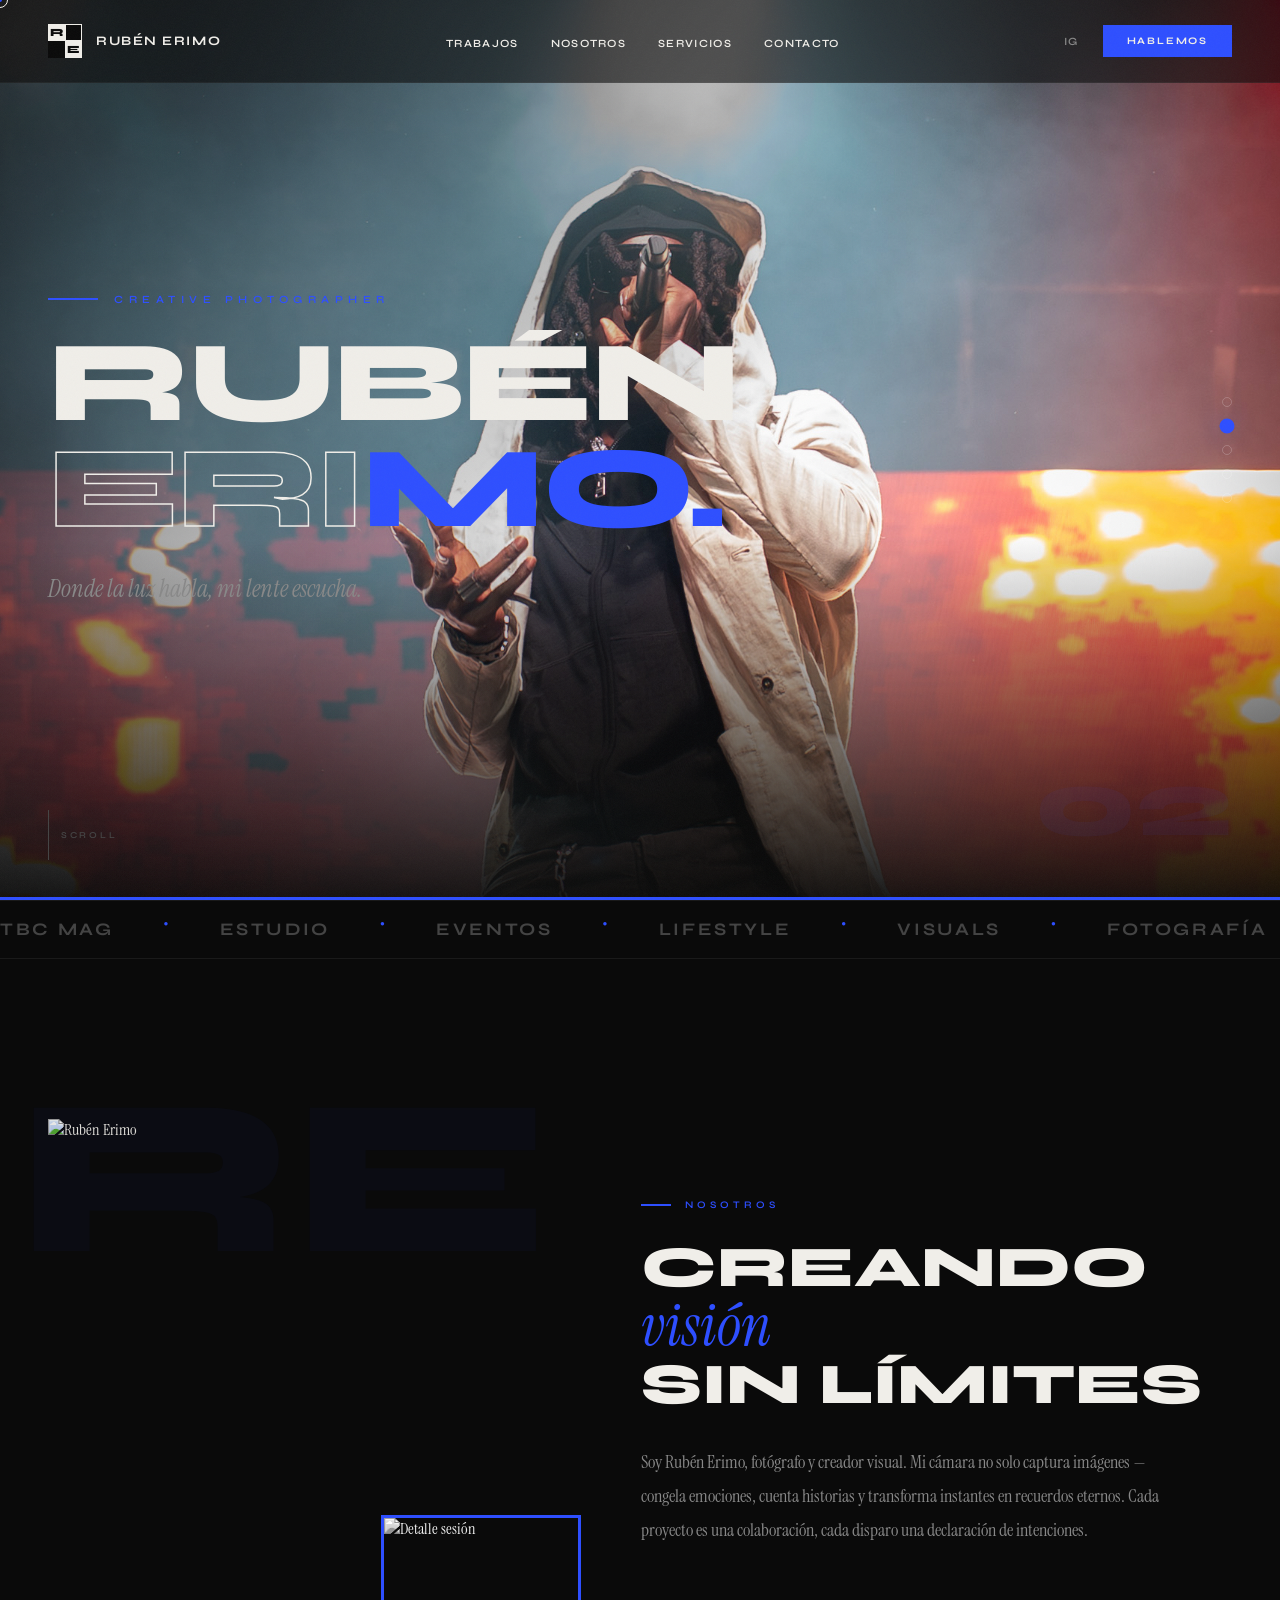
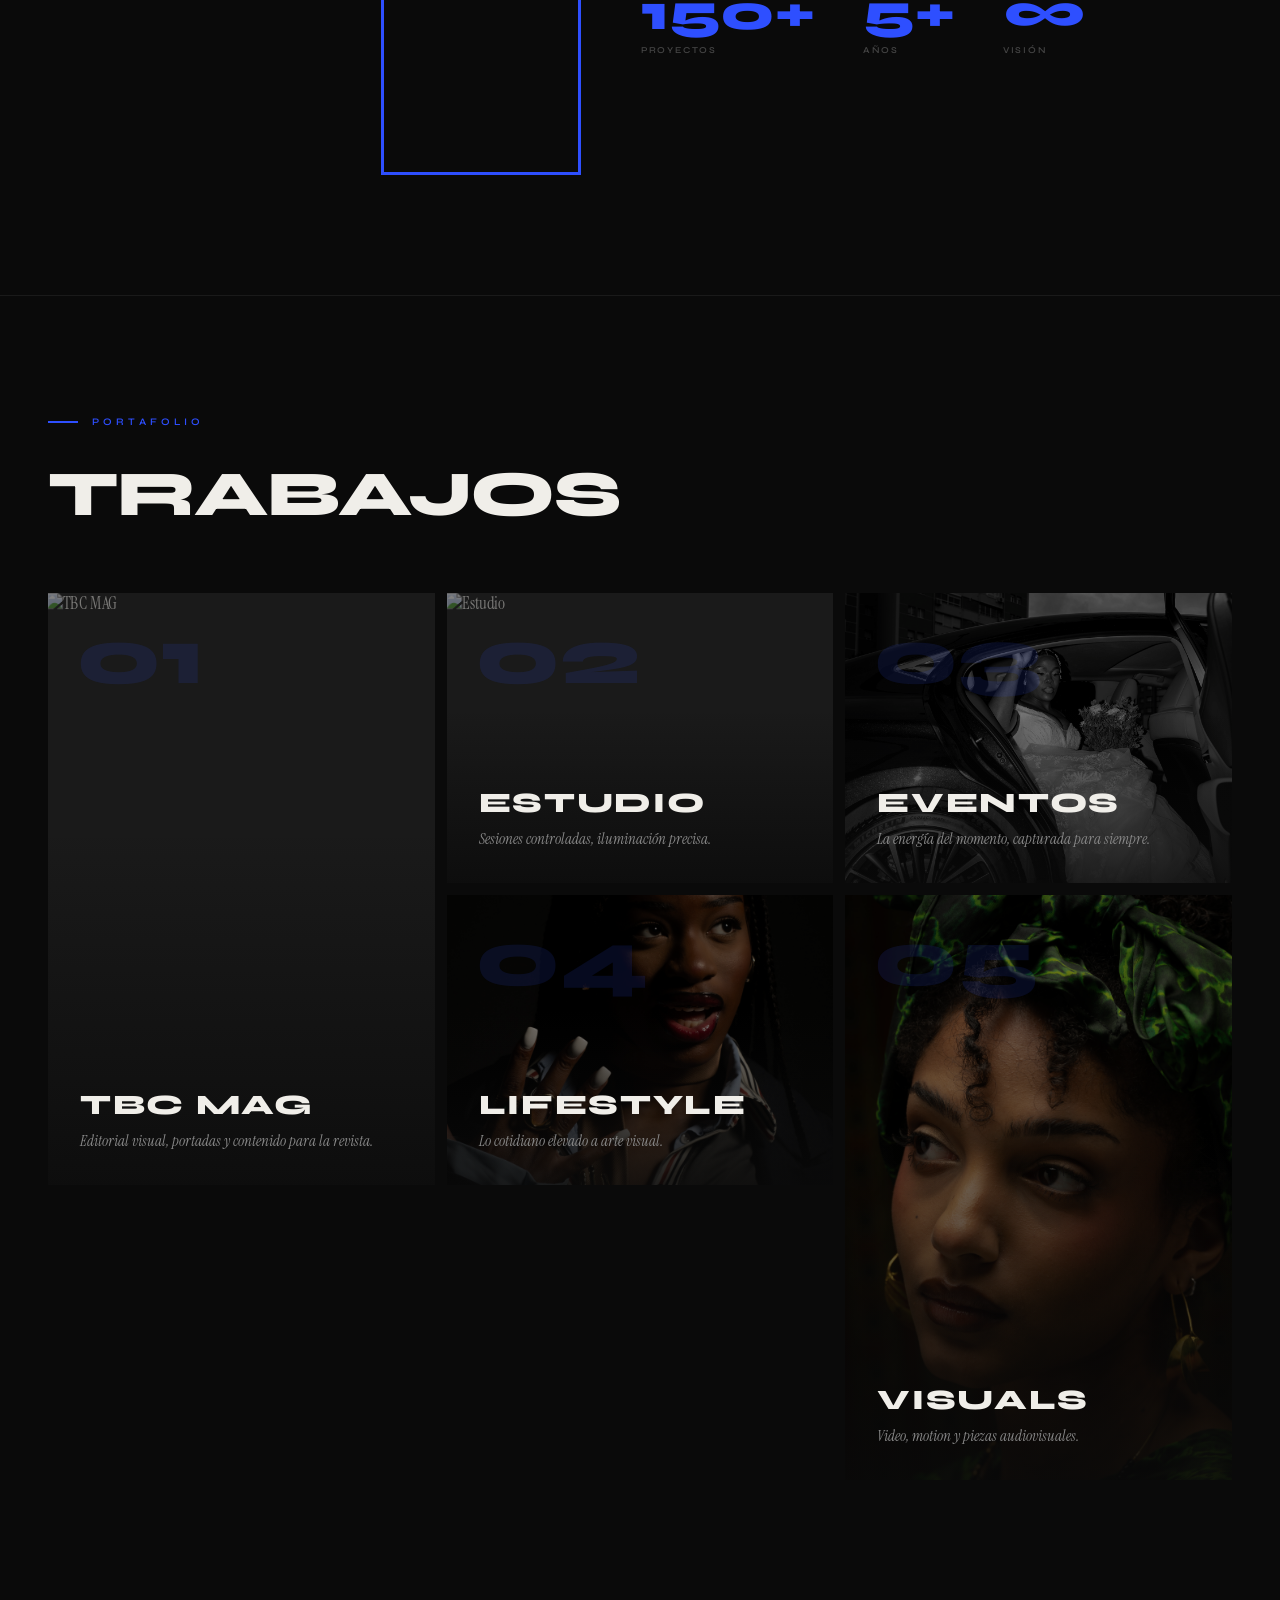
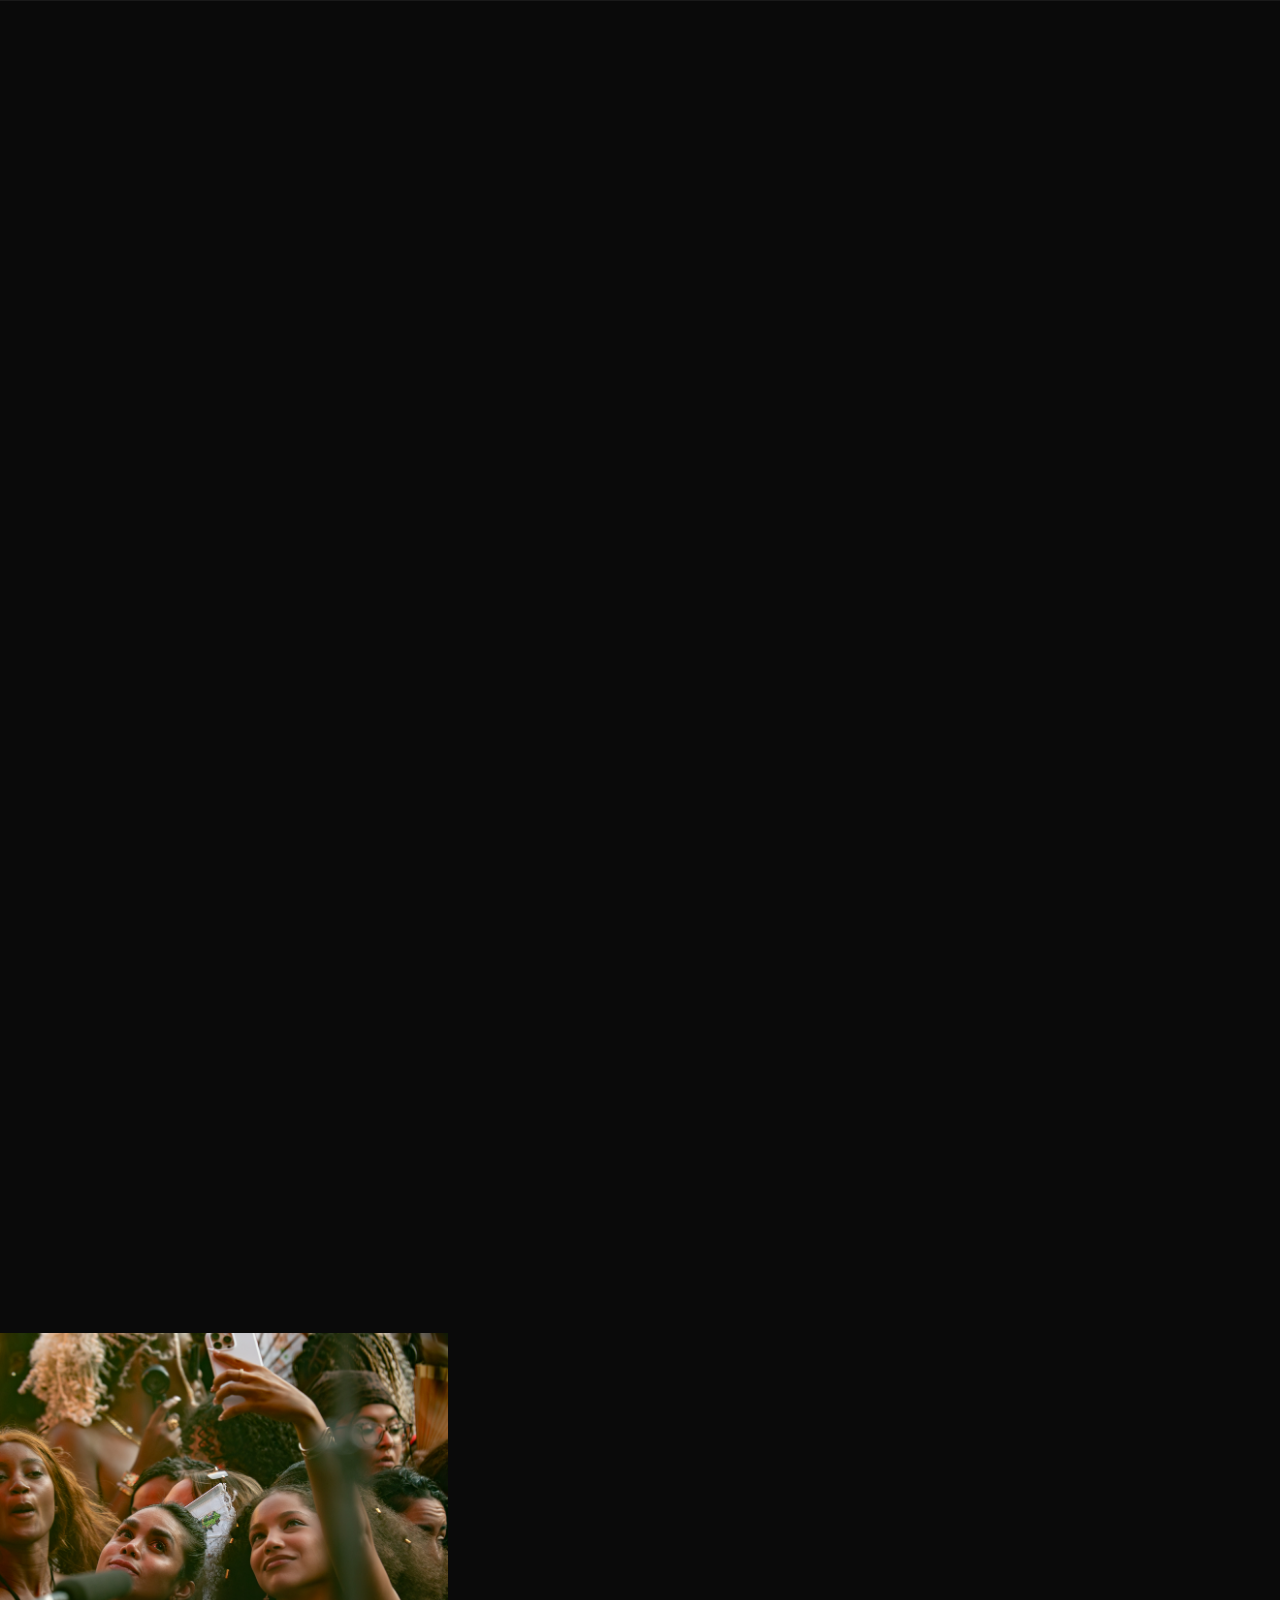
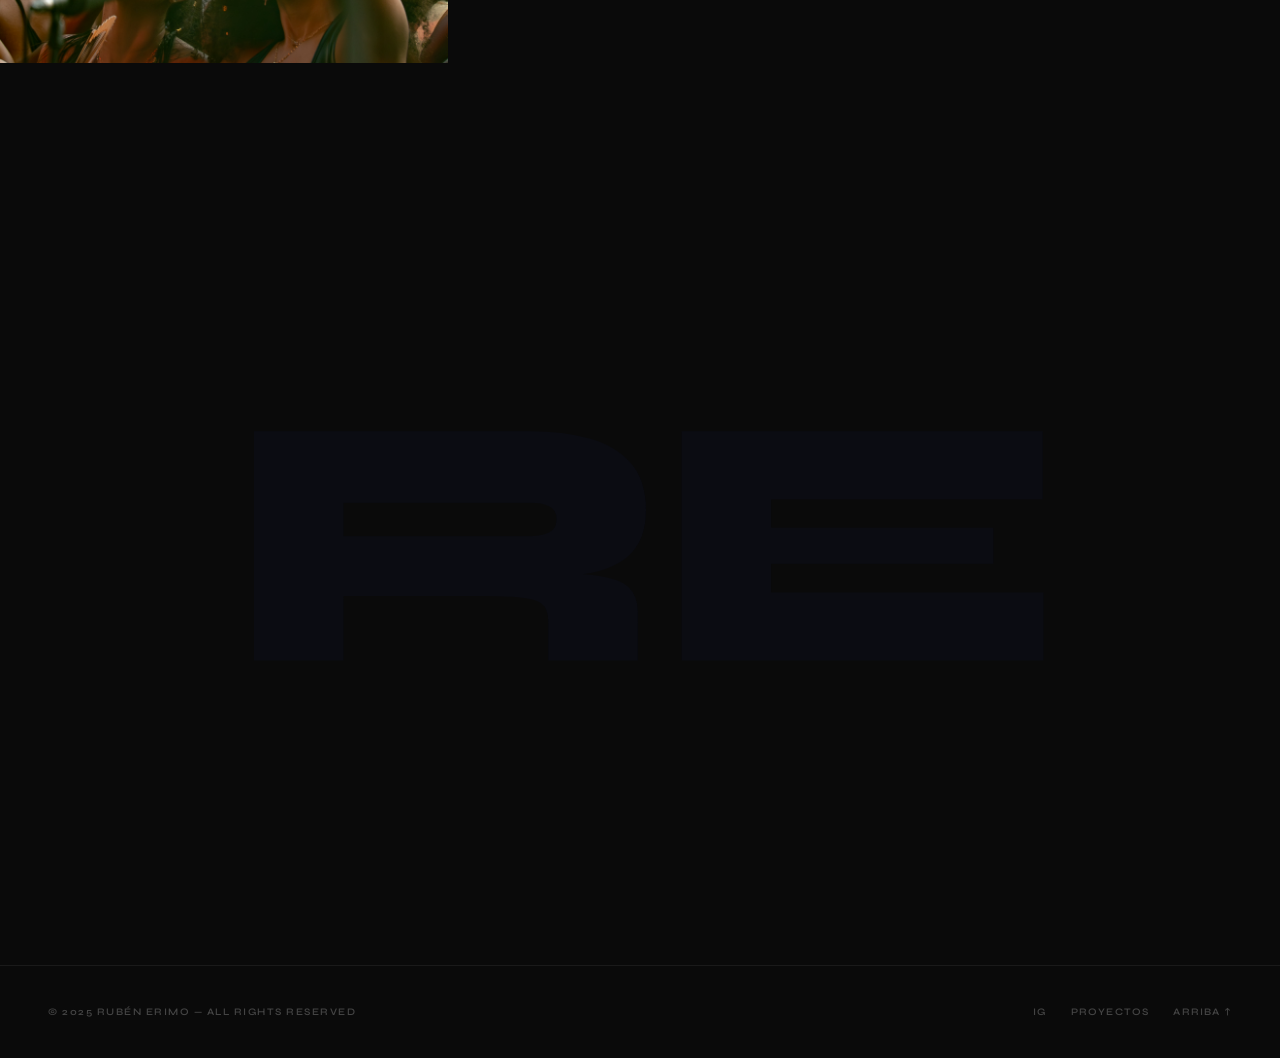
==== commit 86af47ee: "fix: revert image paths from ../img/ back to img/ The HTML files and img/ folder are at the same lev" ====
(no text change in the page or its own stylesheets)
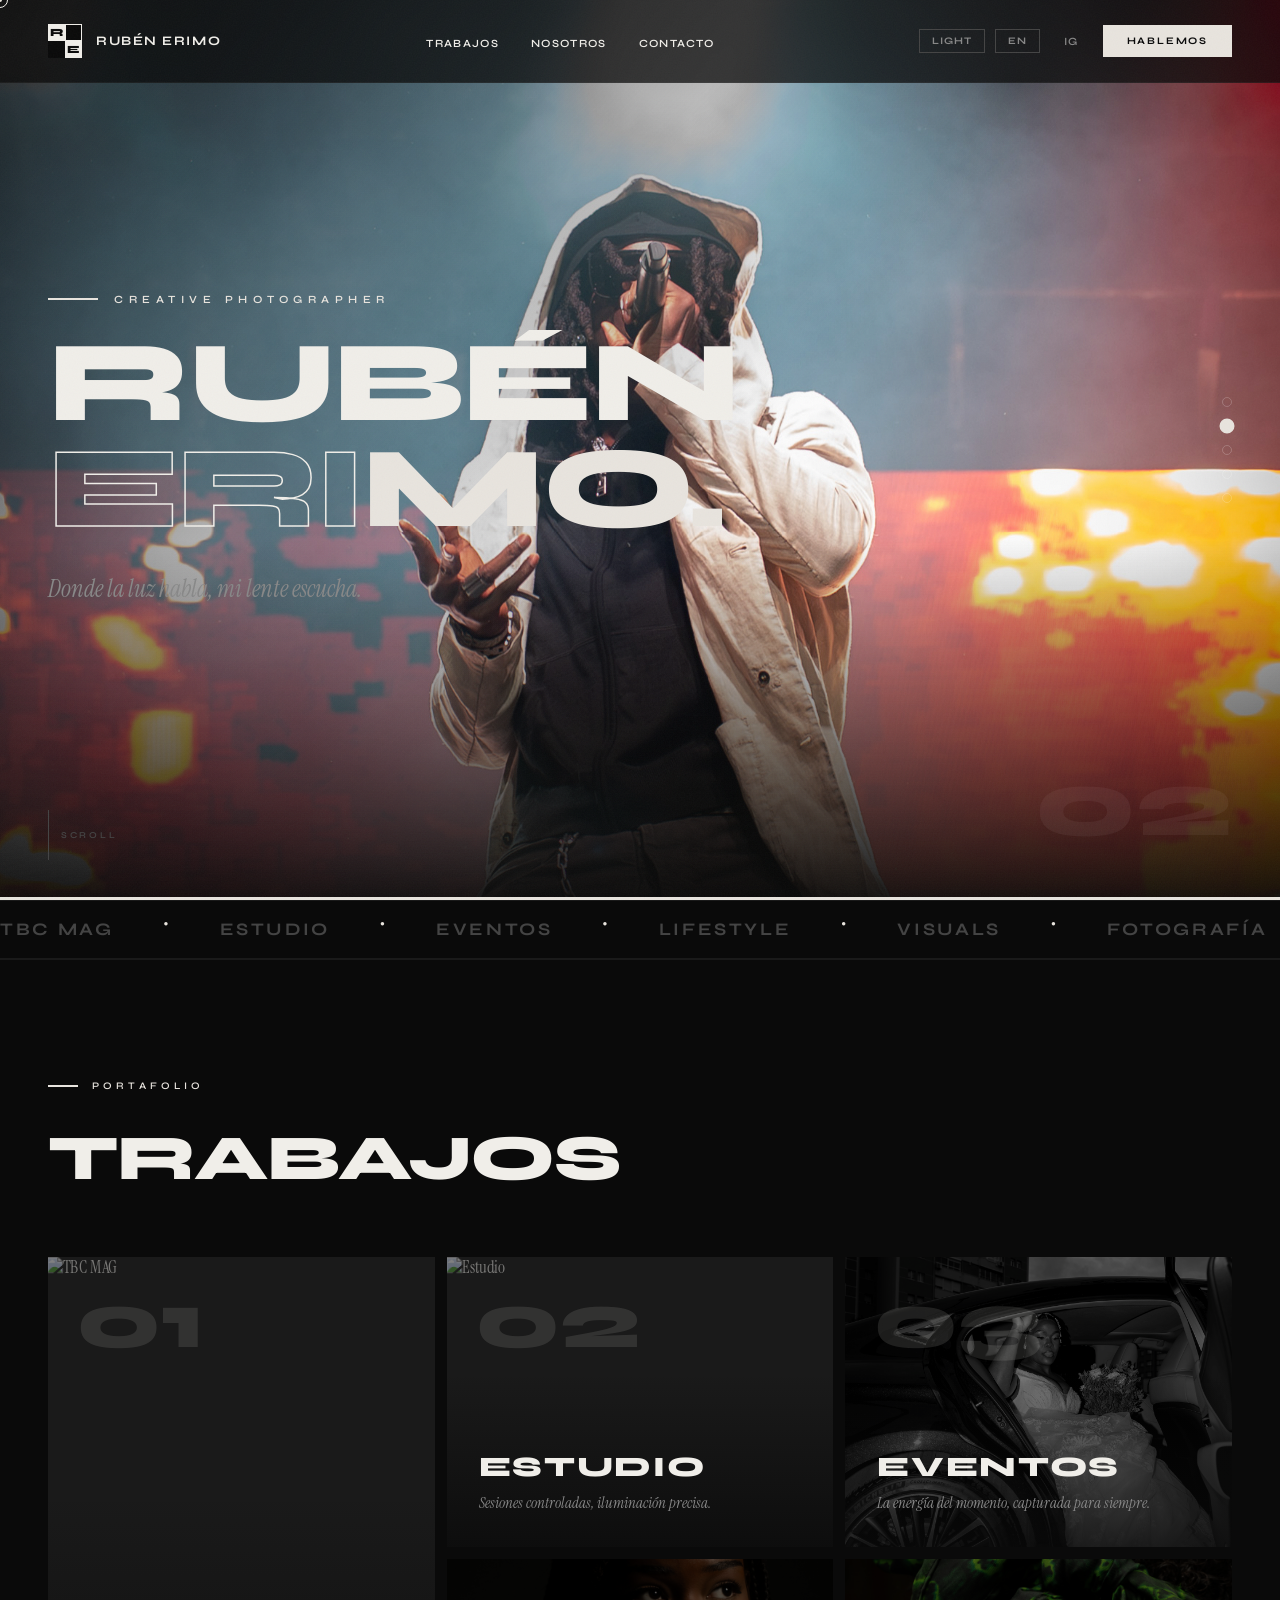
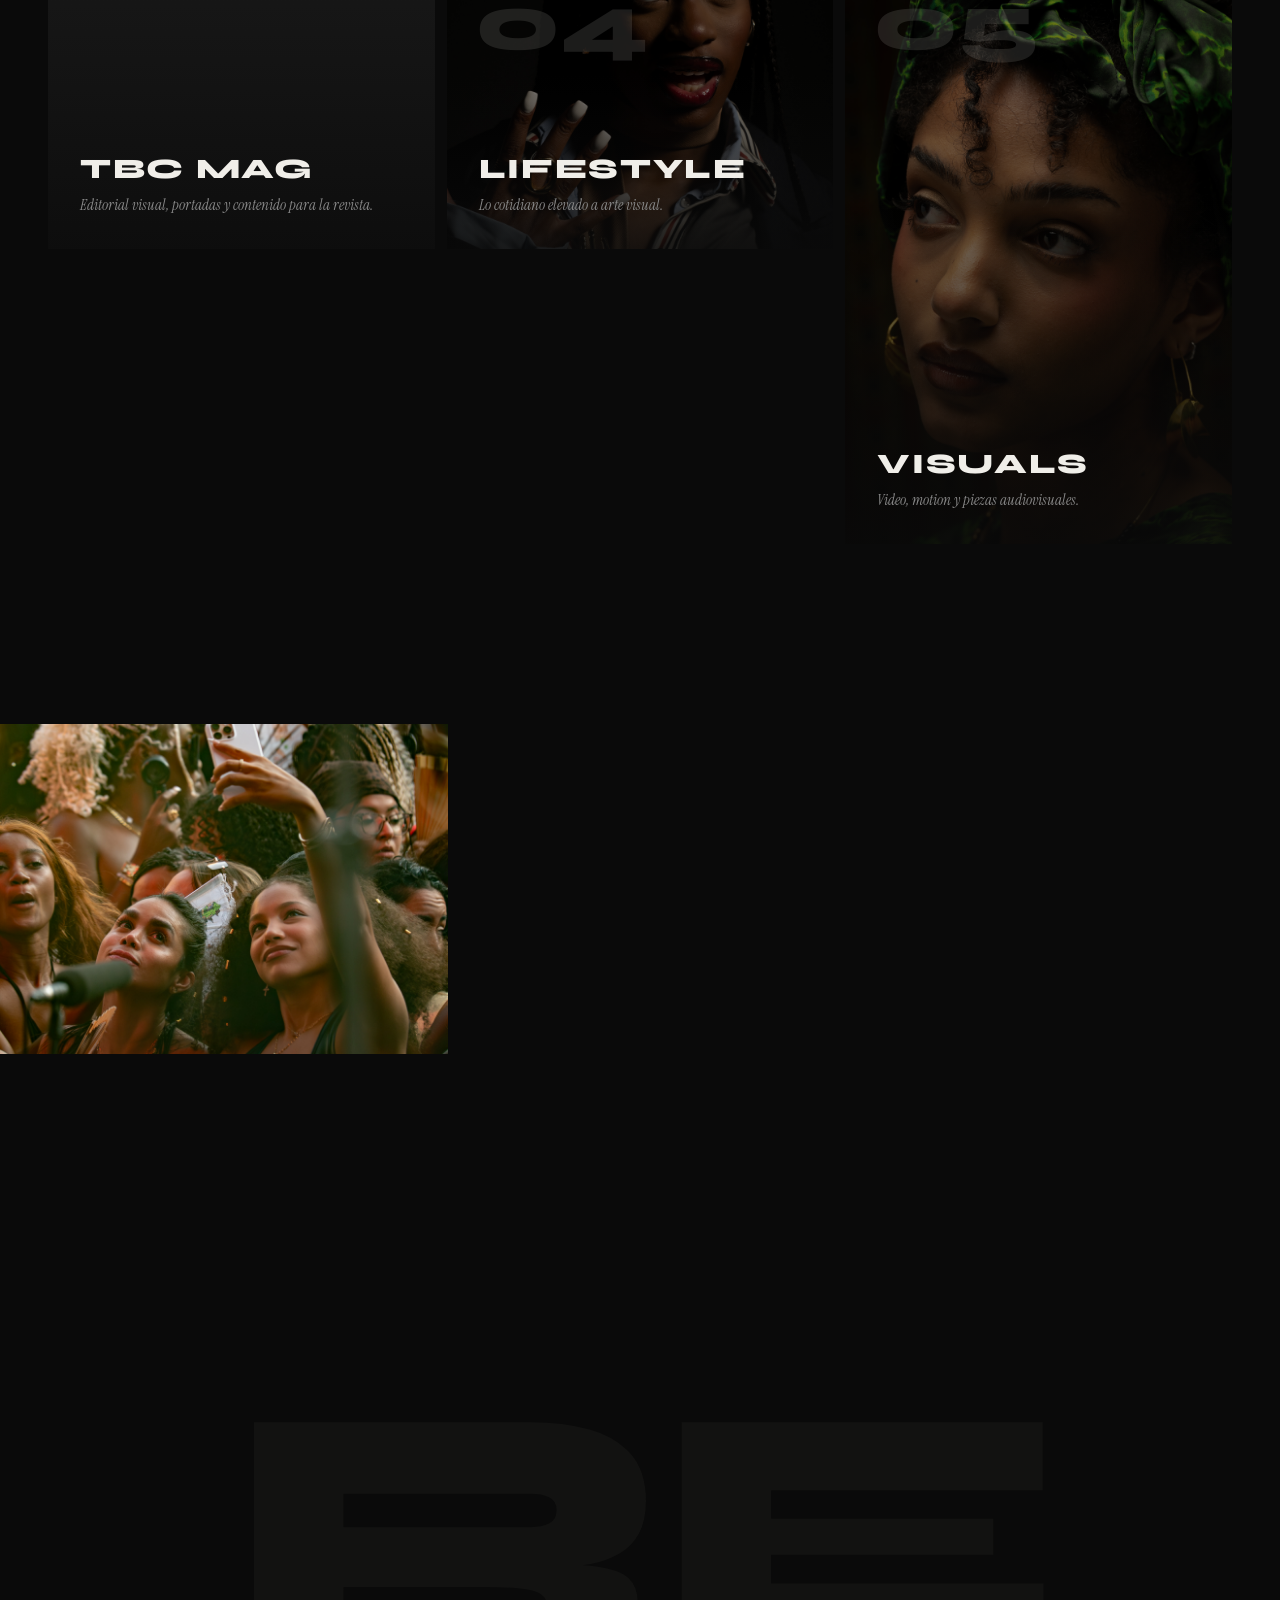
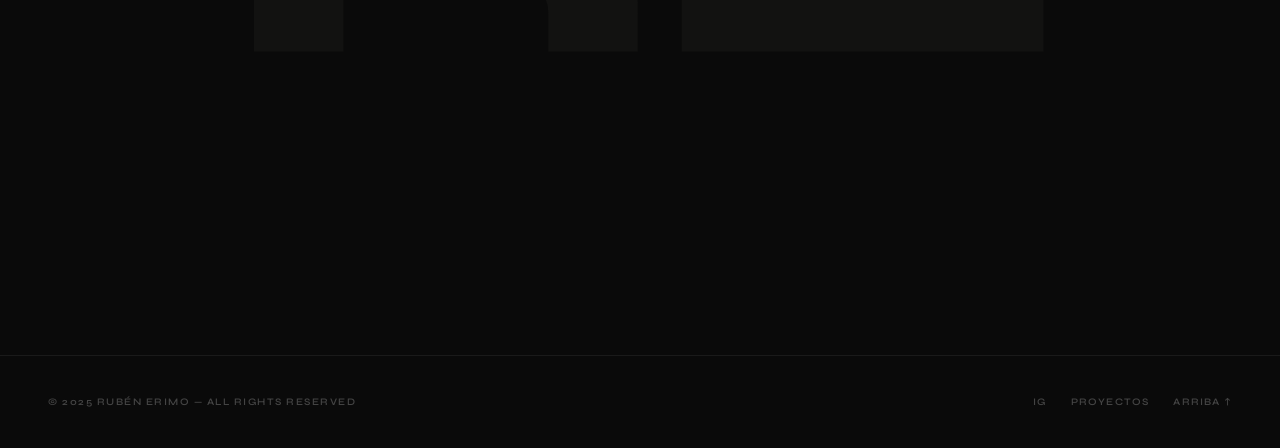
==== commit f4dee267: "feat: add nosotros page, responsive nav, theme/lang toggle, performance optimizations - Move About a" ====
--- a/index.html
+++ b/index.html
@@ -35,16 +35,34 @@
     <span class="nav-name">Rubén Erimo</span>
   </div>
   <ul class="nav-links">
-    <li><a href="#trabajos">Trabajos</a></li>
-    <li><a href="#about">Nosotros</a></li>
-    <li><a href="#services">Servicios</a></li>
-    <li><a href="#contact">Contacto</a></li>
+    <li><a href="#trabajos" data-es="Trabajos" data-en="Work">Trabajos</a></li>
+    <li><a href="nosotros.html" data-es="Nosotros" data-en="About">Nosotros</a></li>
+    <li><a href="#contact" data-es="Contacto" data-en="Contact">Contacto</a></li>
   </ul>
   <div class="nav-right">
+    <div class="nav-toggles">
+      <button class="toggle-btn" id="themeToggle" onclick="toggleTheme()">Light</button>
+      <button class="toggle-btn" id="langToggle" onclick="toggleLang()">EN</button>
+    </div>
     <a href="https://www.instagram.com/rubenerimo" target="_blank" rel="noopener" class="nav-social">IG</a>
-    <a href="#contact" class="nav-cta">Hablemos</a>
-  </div>
+    <a href="#contact" class="nav-cta" data-es="Hablemos" data-en="Let's talk">Hablemos</a>
+  </div>
+  <button class="nav-hamburger" id="hamburger" onclick="toggleMenu()">
+    <span></span><span></span><span></span>
+  </button>
 </nav>
+
+<!-- MOBILE MENU -->
+<div class="mobile-menu" id="mobileMenu">
+  <a href="#trabajos" onclick="closeMenu()" data-es="Trabajos" data-en="Work">Trabajos</a>
+  <a href="nosotros.html" data-es="Nosotros" data-en="About">Nosotros</a>
+  <a href="#contact" onclick="closeMenu()" data-es="Contacto" data-en="Contact">Contacto</a>
+  <a href="https://www.instagram.com/rubenerimo" target="_blank" rel="noopener">Instagram</a>
+  <div class="mobile-toggles">
+    <button class="toggle-btn" onclick="toggleTheme()">Light / Dark</button>
+    <button class="toggle-btn" onclick="toggleLang()">ES / EN</button>
+  </div>
+</div>
 
 <!-- ═══════════════════════════════════════
      MAIN CONTENT (HOME)
@@ -67,7 +85,7 @@
       <span class="line"><span>RUBÉN</span></span>
       <span class="line"><span class="stroke-text">ERI</span><span class="accent">MO.</span></span>
     </h1>
-    <p class="hero-phrase">Donde la luz habla, mi lente escucha.</p>
+    <p class="hero-phrase" data-es="Donde la luz habla, mi lente escucha." data-en="Where light speaks, my lens listens.">Donde la luz habla, mi lente escucha.</p>
   </div>
 
   <div class="hero-dots" id="heroDots">
@@ -102,152 +120,91 @@
   </div>
 </div>
 
-<!-- ABOUT -->
-<section class="section-about" id="about">
-  <div class="about-visual reveal">
-    <div class="about-watermark">RE</div>
-    <div class="about-img-main">
-      <img src="img/Rhadi/_DSC0175_1.JPG" alt="Rubén Erimo">
-    </div>
-    <div class="about-img-float">
-      <img src="img/Brandy/_DSC1172.JPG" alt="Detalle sesión">
-    </div>
-  </div>
-  <div class="about-content reveal">
-    <div class="section-label">Nosotros</div>
-    <h2 class="about-heading">CREANDO <span class="italic">visión</span><br>SIN LÍMITES</h2>
-    <p class="about-text">
-      Soy Rubén Erimo, fotógrafo y creador visual. Mi cámara no solo captura imágenes —
-      congela emociones, cuenta historias y transforma instantes en recuerdos eternos.
-      Cada proyecto es una colaboración, cada disparo una declaración de intenciones.
-    </p>
-    <div class="about-stats">
-      <div><div class="stat-num">150+</div><div class="stat-txt">Proyectos</div></div>
-      <div><div class="stat-num">5+</div><div class="stat-txt">Años</div></div>
-      <div><div class="stat-num">∞</div><div class="stat-txt">Visión</div></div>
-    </div>
-  </div>
-</section>
-
 <!-- ═══════════════════════════════════
      TRABAJOS — CATEGORIES
 ═══════════════════════════════════ -->
 <section class="section-trabajos" id="trabajos">
   <div class="trabajos-header reveal">
-    <div class="section-label">Portafolio</div>
-    <h2 class="trabajos-heading">TRABAJOS</h2>
+    <div class="section-label" data-es="Portafolio" data-en="Portfolio">Portafolio</div>
+    <h2 class="trabajos-heading" data-es="TRABAJOS" data-en="WORK">TRABAJOS</h2>
   </div>
   <div class="trabajos-grid reveal-stagger">
 
     <!-- TBC MAG — tall left -->
     <div class="trabajo-card tall" onclick="location.href='tbc-mag.html'">
-      <img src="img/Brandy/_DSC1121.JPG" alt="TBC MAG">
+      <img src="img/Brandy/_DSC1121.JPG" alt="TBC MAG" loading="lazy">
       <div class="trabajo-overlay">
         <div class="trabajo-num">01</div>
         <div class="trabajo-title">TBC MAG</div>
-        <div class="trabajo-desc">Editorial visual, portadas y contenido para la revista.</div>
+        <div class="trabajo-desc" data-es="Editorial visual, portadas y contenido para la revista." data-en="Visual editorial, covers and content for the magazine.">Editorial visual, portadas y contenido para la revista.</div>
       </div>
       <div class="trabajo-arrow">→</div>
     </div>
 
     <!-- ESTUDIO -->
     <div class="trabajo-card" onclick="location.href='estudio.html'">
-      <img src="img/fati/_IMG5869.JPG" alt="Estudio">
+      <img src="img/fati/_IMG5869.JPG" alt="Estudio" loading="lazy">
       <div class="trabajo-overlay">
         <div class="trabajo-num">02</div>
-        <div class="trabajo-title">ESTUDIO</div>
-        <div class="trabajo-desc">Sesiones controladas, iluminación precisa.</div>
+        <div class="trabajo-title" data-es="ESTUDIO" data-en="STUDIO">ESTUDIO</div>
+        <div class="trabajo-desc" data-es="Sesiones controladas, iluminación precisa." data-en="Controlled sessions, precise lighting.">Sesiones controladas, iluminación precisa.</div>
       </div>
       <div class="trabajo-arrow">→</div>
     </div>
 
     <!-- EVENTOS -->
     <div class="trabajo-card" onclick="location.href='eventos.html'">
-      <img src="img/OyK/_DSC7702_1.JPG" alt="Eventos">
+      <img src="img/OyK/_DSC7702_1.JPG" alt="Eventos" loading="lazy">
       <div class="trabajo-overlay">
         <div class="trabajo-num">03</div>
-        <div class="trabajo-title">EVENTOS</div>
-        <div class="trabajo-desc">La energía del momento, capturada para siempre.</div>
+        <div class="trabajo-title" data-es="EVENTOS" data-en="EVENTS">EVENTOS</div>
+        <div class="trabajo-desc" data-es="La energía del momento, capturada para siempre." data-en="The energy of the moment, captured forever.">La energía del momento, capturada para siempre.</div>
       </div>
       <div class="trabajo-arrow">→</div>
     </div>
 
     <!-- LIFESTYLE -->
     <div class="trabajo-card" onclick="location.href='lifestyle.html'">
-      <img src="img/ansy/DSC_0065.JPG" alt="Lifestyle">
+      <img src="img/ansy/DSC_0065.JPG" alt="Lifestyle" loading="lazy">
       <div class="trabajo-overlay">
         <div class="trabajo-num">04</div>
         <div class="trabajo-title">LIFESTYLE</div>
-        <div class="trabajo-desc">Lo cotidiano elevado a arte visual.</div>
+        <div class="trabajo-desc" data-es="Lo cotidiano elevado a arte visual." data-en="The everyday elevated to visual art.">Lo cotidiano elevado a arte visual.</div>
       </div>
       <div class="trabajo-arrow">→</div>
     </div>
 
     <!-- VISUALS — tall right -->
     <div class="trabajo-card tall" onclick="location.href='visuals.html'">
-      <img src="img/seng/IMG_2329.JPG" alt="Visuals">
+      <img src="img/seng/IMG_2329.JPG" alt="Visuals" loading="lazy">
       <div class="trabajo-overlay">
         <div class="trabajo-num">05</div>
         <div class="trabajo-title">VISUALS</div>
-        <div class="trabajo-desc">Video, motion y piezas audiovisuales.</div>
-      </div>
-      <div class="trabajo-arrow">→</div>
-    </div>
-
-  </div>
-</section>
-
-<!-- SERVICES -->
-<section class="section-services" id="services">
-  <div class="services-inner">
-    <div class="reveal" style="margin-bottom:60px;">
-      <div class="section-label">Servicios</div>
-      <h2 style="font-family:var(--font-display);font-weight:800;font-size:clamp(2.5rem,5vw,4rem);text-transform:uppercase;">Lo que <span style="font-family:var(--font-serif);font-style:italic;font-weight:400;text-transform:none;color:var(--blue)">ofrezco</span></h2>
-    </div>
-    <div class="service-row reveal" onclick="location.href='fotografia.html'" data-img="img/Brandy/_DSC1110.JPG">
-      <div class="srv-bg"></div>
-      <div class="srv-num">01</div><div class="srv-title">FOTOGRAFÍA</div>
-      <div class="srv-desc">Eventos, retratos, producto, editorial. Imágenes que no solo se ven — se sienten.</div>
-      <div class="srv-arrow">→</div>
-    </div>
-    <div class="service-row reveal" onclick="location.href='video.html'" data-img="img/Rema/_DSC5759.JPG">
-      <div class="srv-bg"></div>
-      <div class="srv-num">02</div><div class="srv-title">VIDEO</div>
-      <div class="srv-desc">Producción audiovisual de principio a fin. Historias que cobran vida en movimiento.</div>
-      <div class="srv-arrow">→</div>
-    </div>
-    <div class="service-row reveal" onclick="location.href='contenido-creativo.html'" data-img="img/ansy/DSC_0408.JPG">
-      <div class="srv-bg"></div>
-      <div class="srv-num">03</div><div class="srv-title">CONTENIDO CREATIVO</div>
-      <div class="srv-desc">Estrategia visual para redes y plataformas. Contenido que conecta y transforma.</div>
-      <div class="srv-arrow">→</div>
-    </div>
-    <div class="service-row reveal" onclick="location.href='direccion-de-arte.html'" data-img="img/OyK/_DSC7933.JPG">
-      <div class="srv-bg"></div>
-      <div class="srv-num">04</div><div class="srv-title">DIRECCIÓN DE ARTE</div>
-      <div class="srv-desc">Concepto, estilo y visión creativa para llevar tu proyecto al siguiente nivel.</div>
-      <div class="srv-arrow">→</div>
-    </div>
+        <div class="trabajo-desc" data-es="Video, motion y piezas audiovisuales." data-en="Video, motion and audiovisual pieces.">Video, motion y piezas audiovisuales.</div>
+      </div>
+      <div class="trabajo-arrow">→</div>
+    </div>
+
   </div>
 </section>
 
 <!-- IMAGE STRIP -->
 <div class="img-strip">
-  <div class="strip-img"><img src="img/Rema/_DSC5134.JPG" alt="Rema"></div>
-  <div class="strip-img"><img src="img/Rhadi/_DSC0085.jpg" alt="Rhadi"></div>
-  <div class="strip-img"><img src="img/Brandy/_DSC1168.JPG" alt="Brandy"></div>
-  <div class="strip-img"><img src="img/seng/IMG_2237.JPG" alt="Seng"></div>
+  <div class="strip-img"><img src="img/Rema/_DSC5134.JPG" alt="Rema" loading="lazy"></div>
+  <div class="strip-img"><img src="img/Rhadi/_DSC0085.jpg" alt="Rhadi" loading="lazy"></div>
+  <div class="strip-img"><img src="img/Brandy/_DSC1168.JPG" alt="Brandy" loading="lazy"></div>
+  <div class="strip-img"><img src="img/seng/IMG_2237.JPG" alt="Seng" loading="lazy"></div>
 </div>
 
 <!-- CTA -->
 <section class="section-cta" id="contact">
   <div class="cta-bg-text">RE</div>
   <div class="cta-content reveal">
-    <div class="section-label" style="justify-content:center">Contacto</div>
-    <h2 class="cta-heading">¿LISTO PARA<br>CREAR <span class="italic">algo épico</span>?</h2>
-    <p class="cta-sub">Cuéntame tu idea. Yo la convierto en imagen.</p>
+    <div class="section-label" style="justify-content:center" data-es="Contacto" data-en="Contact">Contacto</div>
+    <h2 class="cta-heading" data-es-html="¿LISTO PARA<br>CREAR <span class='italic'>algo épico</span>?" data-en-html="READY TO<br>CREATE <span class='italic'>something epic</span>?">¿LISTO PARA<br>CREAR <span class="italic">algo épico</span>?</h2>
+    <p class="cta-sub" data-es="Cuéntame tu idea. Yo la convierto en imagen." data-en="Tell me your idea. I'll turn it into an image.">Cuéntame tu idea. Yo la convierto en imagen.</p>
     <a href="tel:+14704451477" class="cta-btn">
-      <span>Hablemos
+      <span data-es="Hablemos" data-en="Let's talk">Hablemos
         <svg width="20" height="12" viewBox="0 0 20 12" fill="none"><path d="M14 1L19 6M19 6L14 11M19 6H1" stroke="currentColor" stroke-width="2" stroke-linecap="round" stroke-linejoin="round"/></svg>
       </span>
     </a>
@@ -264,8 +221,8 @@
   <div class="footer-left">© 2025 RUBÉN ERIMO — ALL RIGHTS RESERVED</div>
   <div class="footer-right">
     <a href="https://www.instagram.com/rubenerimo" target="_blank" rel="noopener">IG</a>
-    <a href="#trabajos">Proyectos</a>
-    <a href="#" onclick="window.scrollTo({top:0,behavior:'smooth'});return false;">Arriba ↑</a>
+    <a href="#trabajos" data-es="Proyectos" data-en="Projects">Proyectos</a>
+    <a href="#" onclick="window.scrollTo({top:0,behavior:'smooth'});return false;" data-es="Arriba ↑" data-en="Top ↑">Arriba ↑</a>
   </div>
 </footer>
 
--- a/styles.css
+++ b/styles.css
@@ -1,9 +1,9 @@
   :root {
     --bg: #0a0a0a;
     --white: #f0eee9;
-    --blue: #2e4fff;
-    --blue-dim: #1a2d99;
-    --blue-glow: rgba(46,79,255,0.25);
+    --blue: #e8e4de;
+    --blue-dim: #b8b4ae;
+    --blue-glow: rgba(232,228,222,0.2);
     --gray: #888;
     --dim: #444;
     --dim2: #1a1a1a;
@@ -14,7 +14,7 @@
   *,*::before,*::after { margin:0; padding:0; box-sizing:border-box; }
   html { scroll-behavior:smooth; scrollbar-width:thin; scrollbar-color:var(--blue) var(--bg); }
   body { background:var(--bg); color:var(--white); font-family:var(--font-serif); overflow-x:hidden; cursor:none; }
-  ::selection { background:var(--blue); color:var(--white); }
+  ::selection { background:var(--blue); color:var(--bg); }
   a, button, [onclick] { cursor:none; }
 
   /* CUSTOM CURSOR */
@@ -22,28 +22,28 @@
     position:fixed; top:0; left:0; z-index:99999; pointer-events:none;
     width:16px; height:16px; border-radius:50%;
     border:1.5px solid var(--white);
-    transform:translate(-50%,-50%);
+    will-change:transform;
     transition:width 0.3s, height 0.3s, border-color 0.3s, background 0.3s, opacity 0.3s;
   }
   .cursor-dot {
     position:fixed; top:0; left:0; z-index:99999; pointer-events:none;
     width:4px; height:4px; border-radius:50%;
     background:var(--blue);
-    transform:translate(-50%,-50%);
+    will-change:transform;
   }
   .cursor.hover {
-    width:60px; height:60px;
-    border-color:var(--blue); background:rgba(46,79,255,0.1);
+    width:60px; height:60px; margin:-22px 0 0 -22px;
+    border-color:var(--blue); background:var(--blue-glow);
   }
   .cursor.hover-gallery {
-    width:80px; height:80px;
-    border-color:var(--blue); background:rgba(46,79,255,0.15);
+    width:80px; height:80px; margin:-32px 0 0 -32px;
+    border-color:var(--blue); background:var(--blue-glow);
   }
   .cursor-label {
-    position:fixed; z-index:99999; pointer-events:none;
+    position:fixed; top:0; left:0; z-index:99999; pointer-events:none;
     font-family:var(--font-display); font-size:8px; font-weight:700;
     letter-spacing:0.15em; text-transform:uppercase; color:var(--white);
-    transform:translate(-50%,-50%); opacity:0;
+    will-change:transform; opacity:0;
     transition:opacity 0.3s;
   }
   .cursor-label.vis { opacity:1; }
@@ -58,8 +58,9 @@
   /* GRAIN */
   .grain {
     position:fixed; inset:0; z-index:9998; pointer-events:none; opacity:0.035;
-    background-image:url("data:image/svg+xml,%3Csvg viewBox='0 0 512 512' xmlns='http://www.w3.org/2000/svg'%3E%3Cfilter id='n'%3E%3CfeTurbulence type='fractalNoise' baseFrequency='0.75' numOctaves='4' stitchTiles='stitch'/%3E%3C/filter%3E%3Crect width='100%25' height='100%25' filter='url(%23n)' opacity='1'/%3E%3C/svg%3E");
+    background-image:url("data:image/svg+xml,%3Csvg viewBox='0 0 256 256' xmlns='http://www.w3.org/2000/svg'%3E%3Cfilter id='n'%3E%3CfeTurbulence type='fractalNoise' baseFrequency='0.75' numOctaves='3' stitchTiles='stitch'/%3E%3C/filter%3E%3Crect width='100%25' height='100%25' filter='url(%23n)' opacity='1'/%3E%3C/svg%3E");
     background-size:256px;
+    will-change:auto;
   }
 
   /* LOADER */
@@ -102,7 +103,7 @@
   nav {
     position:fixed; top:0; left:0; right:0; z-index:1000;
     padding:24px 48px; display:flex; align-items:center; justify-content:space-between;
-    background:rgba(10,10,10,0.6); backdrop-filter:blur(20px); -webkit-backdrop-filter:blur(20px);
+    background:rgba(10,10,10,0.75); backdrop-filter:blur(12px); -webkit-backdrop-filter:blur(12px);
     border-bottom:1px solid rgba(255,255,255,0.04);
     transition:padding 0.4s;
   }
@@ -150,8 +151,8 @@
   .nav-cta {
     font-family:var(--font-display); font-size:10px; font-weight:700;
     letter-spacing:0.18em; text-transform:uppercase;
-    padding:10px 24px; background:var(--blue); color:var(--white);
-    transition:all 0.4s; border:none; cursor:pointer;
+    padding:10px 24px; background:var(--blue); color:var(--bg);
+    transition:background 0.4s, color 0.4s; border:none; cursor:pointer;
   }
   .nav-cta:hover { background:var(--white); color:var(--bg); }
 
@@ -162,14 +163,16 @@
     position:absolute; inset:0;
     clip-path:inset(100% 0 0 0);
     transition:clip-path 1.4s cubic-bezier(0.76,0,0.24,1);
+    will-change:clip-path;
+    contain:layout style;
   }
   .hero-slide.active { clip-path:inset(0 0 0 0); }
   .hero-slide.exit { clip-path:inset(0 0 100% 0); transition:clip-path 1.2s cubic-bezier(0.76,0,0.24,1) 0.2s; }
   .hero-slide img {
     width:100%; height:100%; object-fit:cover;
-    transform:scale(1.08); animation:ken 10s ease-in-out infinite alternate;
-  }
-  @keyframes ken { 0%{transform:scale(1.08) translate(0,0)} 100%{transform:scale(1.13) translate(-1%,-0.5%)} }
+    transform:scale(1.05) translateZ(0); animation:ken 12s ease-in-out infinite alternate;
+  }
+  @keyframes ken { 0%{transform:scale(1.05) translateZ(0)} 100%{transform:scale(1.08) translate(-0.5%,-0.3%) translateZ(0)} }
 
   .hero::after {
     content:''; position:absolute; inset:0; z-index:2; pointer-events:none;
@@ -221,7 +224,7 @@
   .hero-dot {
     width:10px; height:10px; border:1.5px solid rgba(255,255,255,0.2);
     border-radius:50%; cursor:pointer; background:transparent;
-    transition:all 0.5s cubic-bezier(0.34,1.56,0.64,1);
+    transition:border-color 0.5s, background 0.5s, transform 0.5s cubic-bezier(0.34,1.56,0.64,1), box-shadow 0.5s;
   }
   .hero-dot.active {
     border-color:var(--blue); background:var(--blue);
@@ -231,7 +234,7 @@
   .hero-counter {
     position:absolute; right:48px; bottom:48px; z-index:10;
     font-family:var(--font-display); font-weight:800; font-size:6rem;
-    line-height:1; color:rgba(46,79,255,0.06);
+    line-height:1; color:color-mix(in srgb, var(--blue) 6%, transparent);
   }
 
   .hero-scroll {
@@ -301,7 +304,7 @@
   .about-watermark {
     position:absolute; top:-30px; left:-30px;
     font-family:var(--font-display); font-weight:800; font-size:14rem;
-    line-height:0.8; color:rgba(46,79,255,0.04); pointer-events:none; z-index:0;
+    line-height:0.8; color:color-mix(in srgb, var(--blue) 4%, transparent); pointer-events:none; z-index:0;
   }
 
   .about-heading {
@@ -354,7 +357,7 @@
   .trabajo-card img {
     width:100%; height:100%; object-fit:cover;
     filter:brightness(0.5) grayscale(20%);
-    transition:all 0.7s cubic-bezier(0.16,1,0.3,1);
+    transition:filter 0.7s cubic-bezier(0.16,1,0.3,1), transform 0.7s cubic-bezier(0.16,1,0.3,1);
     transform:scale(1.05);
   }
   .trabajo-card:hover img {
@@ -371,7 +374,7 @@
   .trabajo-num {
     font-family:var(--font-display); font-weight:800;
     font-size:5rem; line-height:1;
-    color:rgba(46,79,255,0.12);
+    color:color-mix(in srgb, var(--blue) 12%, transparent);
     position:absolute; top:24px; left:28px;
   }
   .trabajo-title {
@@ -393,7 +396,7 @@
     width:40px; height:40px; border:1.5px solid rgba(255,255,255,0.15);
     border-radius:50%; display:flex; align-items:center; justify-content:center;
     font-family:var(--font-display); font-size:16px; color:var(--white);
-    transition:all 0.4s cubic-bezier(0.34,1.56,0.64,1);
+    transition:opacity 0.4s cubic-bezier(0.34,1.56,0.64,1), transform 0.4s cubic-bezier(0.34,1.56,0.64,1), border-color 0.4s, color 0.4s;
     opacity:0; transform:translateY(10px);
   }
   .trabajo-card:hover .trabajo-arrow {
@@ -456,7 +459,7 @@
   .srv-arrow {
     font-family:var(--font-display); font-size:2rem; color:var(--blue);
     align-self:center; transform:translateX(-20px); opacity:0;
-    transition:all 0.5s cubic-bezier(0.34,1.56,0.64,1);
+    transition:transform 0.5s cubic-bezier(0.34,1.56,0.64,1), opacity 0.5s cubic-bezier(0.34,1.56,0.64,1);
     position:relative; z-index:1;
   }
 
@@ -478,7 +481,7 @@
   .cta-bg-text {
     position:absolute; top:50%; left:50%; transform:translate(-50%,-50%);
     font-family:var(--font-display); font-weight:800;
-    font-size:clamp(12rem,28vw,28rem); color:rgba(46,79,255,0.03);
+    font-size:clamp(12rem,28vw,28rem); color:color-mix(in srgb, var(--blue) 3%, transparent);
     white-space:nowrap; pointer-events:none; letter-spacing:-0.04em;
   }
   .cta-content { position:relative; z-index:2; }
@@ -497,7 +500,7 @@
   }
   .cta-btn {
     display:inline-flex; align-items:center; gap:14px;
-    padding:20px 52px; background:var(--blue); color:var(--white);
+    padding:20px 52px; background:var(--blue); color:var(--bg);
     font-family:var(--font-display); font-weight:700; font-size:14px;
     letter-spacing:0.15em; text-transform:uppercase;
     border:none; cursor:pointer; position:relative; overflow:hidden;
@@ -542,9 +545,9 @@
   .footer-right a:hover { color:var(--blue); }
 
   /* REVEAL */
-  .reveal { opacity:0; transform:translateY(60px); transition:all 1s cubic-bezier(0.16,1,0.3,1); }
+  .reveal { opacity:0; transform:translateY(60px); transition:opacity 1s cubic-bezier(0.16,1,0.3,1), transform 1s cubic-bezier(0.16,1,0.3,1); }
   .reveal.vis { opacity:1; transform:translateY(0); }
-  .reveal-stagger > * { opacity:0; transform:translateY(40px); transition:all 0.8s cubic-bezier(0.16,1,0.3,1); }
+  .reveal-stagger > * { opacity:0; transform:translateY(40px); transition:opacity 0.8s cubic-bezier(0.16,1,0.3,1), transform 0.8s cubic-bezier(0.16,1,0.3,1); }
   .reveal-stagger.vis > *:nth-child(1) { transition-delay:0s; opacity:1; transform:translateY(0); }
   .reveal-stagger.vis > *:nth-child(2) { transition-delay:0.08s; opacity:1; transform:translateY(0); }
   .reveal-stagger.vis > *:nth-child(3) { transition-delay:0.12s; opacity:1; transform:translateY(0); }
@@ -678,7 +681,7 @@
   }
   .gallery-item img {
     width:100%; height:100%; object-fit:cover;
-    filter:brightness(0.85); transition:all 0.6s cubic-bezier(0.16,1,0.3,1);
+    filter:brightness(0.85); transition:filter 0.6s cubic-bezier(0.16,1,0.3,1), transform 0.6s cubic-bezier(0.16,1,0.3,1);
     transform:scale(1.03);
   }
   .gallery-item:hover img {
@@ -728,6 +731,91 @@
   /* Main content wrapper */
   .main-content {}
 
+  /* ═══════════════════════════════════
+     LIGHT MODE
+  ═══════════════════════════════════ */
+  body.light {
+    --bg: #f5f3ef;
+    --white: #111;
+    --blue: #1a1815;
+    --blue-dim: #3a3630;
+    --blue-glow: rgba(26,24,21,0.15);
+    --gray: #555;
+    --dim: #aaa;
+    --dim2: #ddd;
+  }
+  body.light .grain { opacity:0.02; }
+  body.light .hero::after {
+    background: linear-gradient(135deg, rgba(245,243,239,0.8) 0%, transparent 55%),
+                linear-gradient(to top, rgba(245,243,239,0.95) 0%, transparent 40%);
+  }
+  body.light nav { background:rgba(245,243,239,0.7); }
+  body.light .re-logo .sq1,
+  body.light .re-logo .sq4 { background:#111; color:#f5f3ef; }
+  body.light .re-logo .sq2 { border-color:#111; color:#111; }
+  body.light .loader { background:#f5f3ef; }
+  body.light .loader-logo .lsq:nth-child(1),
+  body.light .loader-logo .lsq:nth-child(4) { background:#111; color:#f5f3ef; }
+  body.light .loader-logo .lsq:nth-child(2) { border-color:#111; color:#111; }
+  body.light .lightbox { background:rgba(255,255,255,0.95); }
+  body.light .srv-bg::after {
+    background:linear-gradient(90deg, rgba(245,243,239,0.85) 0%, rgba(245,243,239,0.6) 50%, rgba(245,243,239,0.4) 100%);
+  }
+  body.light .trabajo-overlay {
+    background:linear-gradient(to top, rgba(245,243,239,0.85) 0%, transparent 60%);
+  }
+  body.light .trabajo-card img { filter:brightness(0.85) grayscale(20%); }
+  body.light .trabajo-card:hover img { filter:brightness(1) grayscale(0%); }
+  body.light .mobile-menu { background:#f5f3ef; }
+  body.light .nav-hamburger span { background:#111; }
+
+  /* ═══════════════════════════════════
+     THEME & LANG TOGGLES
+  ═══════════════════════════════════ */
+  .nav-toggles {
+    display:flex; align-items:center; gap:10px;
+  }
+  .toggle-btn {
+    font-family:var(--font-display); font-size:10px; font-weight:700;
+    letter-spacing:0.1em; text-transform:uppercase;
+    background:none; border:1px solid var(--dim); color:var(--gray);
+    padding:6px 12px; cursor:pointer; transition:all 0.3s; line-height:1;
+  }
+  .toggle-btn:hover { border-color:var(--blue); color:var(--blue); }
+
+  /* ═══════════════════════════════════
+     HAMBURGER MENU (mobile)
+  ═══════════════════════════════════ */
+  .nav-hamburger {
+    display:none; flex-direction:column; gap:5px;
+    background:none; border:none; cursor:pointer; padding:6px;
+    z-index:1002;
+  }
+  .nav-hamburger span {
+    display:block; width:24px; height:2px; background:var(--white);
+    transition:all 0.3s;
+  }
+  .nav-hamburger.open span:nth-child(1) { transform:rotate(45deg) translate(5px,5px); }
+  .nav-hamburger.open span:nth-child(2) { opacity:0; }
+  .nav-hamburger.open span:nth-child(3) { transform:rotate(-45deg) translate(5px,-5px); }
+
+  .mobile-menu {
+    display:none; position:fixed; inset:0; z-index:1001;
+    background:var(--bg); flex-direction:column;
+    align-items:center; justify-content:center; gap:32px;
+    opacity:0; transition:opacity 0.4s;
+  }
+  .mobile-menu.open { display:flex; opacity:1; }
+  .mobile-menu a {
+    font-family:var(--font-display); font-weight:700; font-size:1.5rem;
+    letter-spacing:0.1em; text-transform:uppercase; color:var(--white);
+    transition:color 0.3s;
+  }
+  .mobile-menu a:hover { color:var(--blue); }
+  .mobile-menu .mobile-toggles {
+    display:flex; gap:12px; margin-top:20px;
+  }
+
   /* RESPONSIVE */
   @media(max-width:1024px) {
     .trabajos-grid { grid-template-columns:1fr 1fr; }
@@ -736,33 +824,74 @@
   @media(max-width:900px) {
     nav { padding:16px 20px; }
     .nav-links { display:none; }
-    .nav-cta { font-size:9px; padding:8px 16px; }
+    .nav-toggles { display:none; }
+    .nav-cta { display:none; }
     .nav-social { display:none; }
-    .hero-content { padding-left:20px; }
+    .nav-hamburger { display:flex; }
+    .hero-content { padding-left:20px; padding-right:60px; }
     .hero-dots { right:20px; }
     .hero-counter { right:20px; bottom:20px; font-size:4rem; }
     .hero-scroll { left:20px; }
     .section-about { grid-template-columns:1fr; padding:100px 20px; gap:40px; }
     .about-visual { order:-1; }
     .about-img-float { right:-10px; bottom:-20px; width:140px; height:180px; }
-    .section-trabajos { padding:80px 20px; }
-    .trabajos-grid { grid-template-columns:1fr; }
-    .trabajo-card.tall { grid-row:span 1; aspect-ratio:4/3; }
+    .about-watermark { font-size:8rem; top:-15px; left:-15px; }
+    .section-trabajos { padding:80px 16px; }
+    .trabajos-grid { grid-template-columns:1fr 1fr; gap:8px; }
+    .trabajo-card { aspect-ratio:3/4; }
+    .trabajo-card.tall { grid-row:span 1; aspect-ratio:3/4; }
+    .trabajo-overlay { padding:16px; }
+    .trabajo-num { font-size:2.5rem; top:12px; left:14px; }
+    .trabajo-desc { font-size:0.8rem; max-width:none; }
+    .trabajo-arrow { top:12px; right:12px; width:32px; height:32px; font-size:14px; }
+    .section-services { padding:80px 0; }
     .service-row { flex-direction:column; gap:16px; padding:30px 0; }
     .srv-num { font-size:3rem; min-width:auto; }
-    .srv-title { min-width:auto; }
+    .srv-title { min-width:auto; font-size:clamp(1.2rem,5vw,1.8rem); }
     .services-inner { padding:0 20px; }
-    .img-strip { height:35vh; }
+    .img-strip { height:30vh; padding:30px 0; }
     .strip-img { width:65vw; }
-    .section-cta { padding:120px 20px; }
-    .subpage { padding:120px 20px 60px; }
-    .service-page { padding:120px 20px 60px; }
+    .section-cta { padding:100px 20px; }
+    .cta-heading { font-size:clamp(2rem,8vw,4rem); }
+    .cta-btn { padding:16px 36px; font-size:12px; }
+    .cta-socials { gap:24px; }
+    .subpage { padding:110px 16px 60px; }
+    .subpage-title { font-size:clamp(2rem,8vw,4rem); }
+    .service-page { padding:110px 16px 60px; }
+    .service-page-title { font-size:clamp(2rem,7vw,4rem); }
     .service-page-body { grid-template-columns:1fr; gap:40px; }
     .service-page-image img { aspect-ratio:3/2; }
-    .service-features { grid-template-columns:1fr; gap:32px; }
+    .service-section-heading { font-size:clamp(1.4rem,5vw,2rem); }
+    .service-features { grid-template-columns:1fr 1fr; gap:24px; padding:40px 0; }
+    .feature-num { font-size:2rem; margin-bottom:10px; }
+    .feature-title { font-size:0.95rem; }
+    .feature-desc { font-size:0.9rem; }
     .process-steps { grid-template-columns:1fr; }
-    .gallery-grid { grid-template-columns:1fr 1fr; gap:8px; }
+    .gallery-grid { grid-template-columns:1fr 1fr; gap:6px; }
+    .gallery-item { aspect-ratio:1/1; }
     .lightbox-prev { left:4px; font-size:32px; padding:10px; }
     .lightbox-next { right:4px; font-size:32px; padding:10px; }
-    footer { flex-direction:column; gap:12px; text-align:center; padding:30px 20px; }
-  }
+    footer { flex-direction:column; gap:12px; text-align:center; padding:24px 16px; }
+    .marquee-strip { padding:12px 0; }
+  }
+  @media(max-width:480px) {
+    .hero-title { font-size:clamp(2.5rem,12vw,4rem); }
+    .hero-phrase { font-size:1rem; margin-top:16px; }
+    .hero-tag { font-size:9px; margin-bottom:16px; }
+    .trabajo-overlay { padding:12px; }
+    .trabajo-title { font-size:0.85rem; margin-bottom:4px; }
+    .trabajo-desc { display:none; }
+    .trabajo-num { font-size:2rem; top:8px; left:10px; }
+    .trabajo-arrow { display:none; }
+    .service-features { grid-template-columns:1fr; }
+    .gallery-grid { grid-template-columns:1fr; gap:8px; }
+    .gallery-item { aspect-ratio:3/2; }
+    .about-stats { gap:24px; }
+    .stat-num { font-size:2.2rem; }
+    .section-cta { padding:80px 16px; }
+    .cta-heading { font-size:clamp(1.8rem,7vw,3rem); }
+    .cta-sub { font-size:1rem; margin-bottom:32px; }
+    .cta-socials { flex-direction:column; gap:16px; }
+    .img-strip { height:25vh; }
+    .strip-img { width:75vw; }
+  }
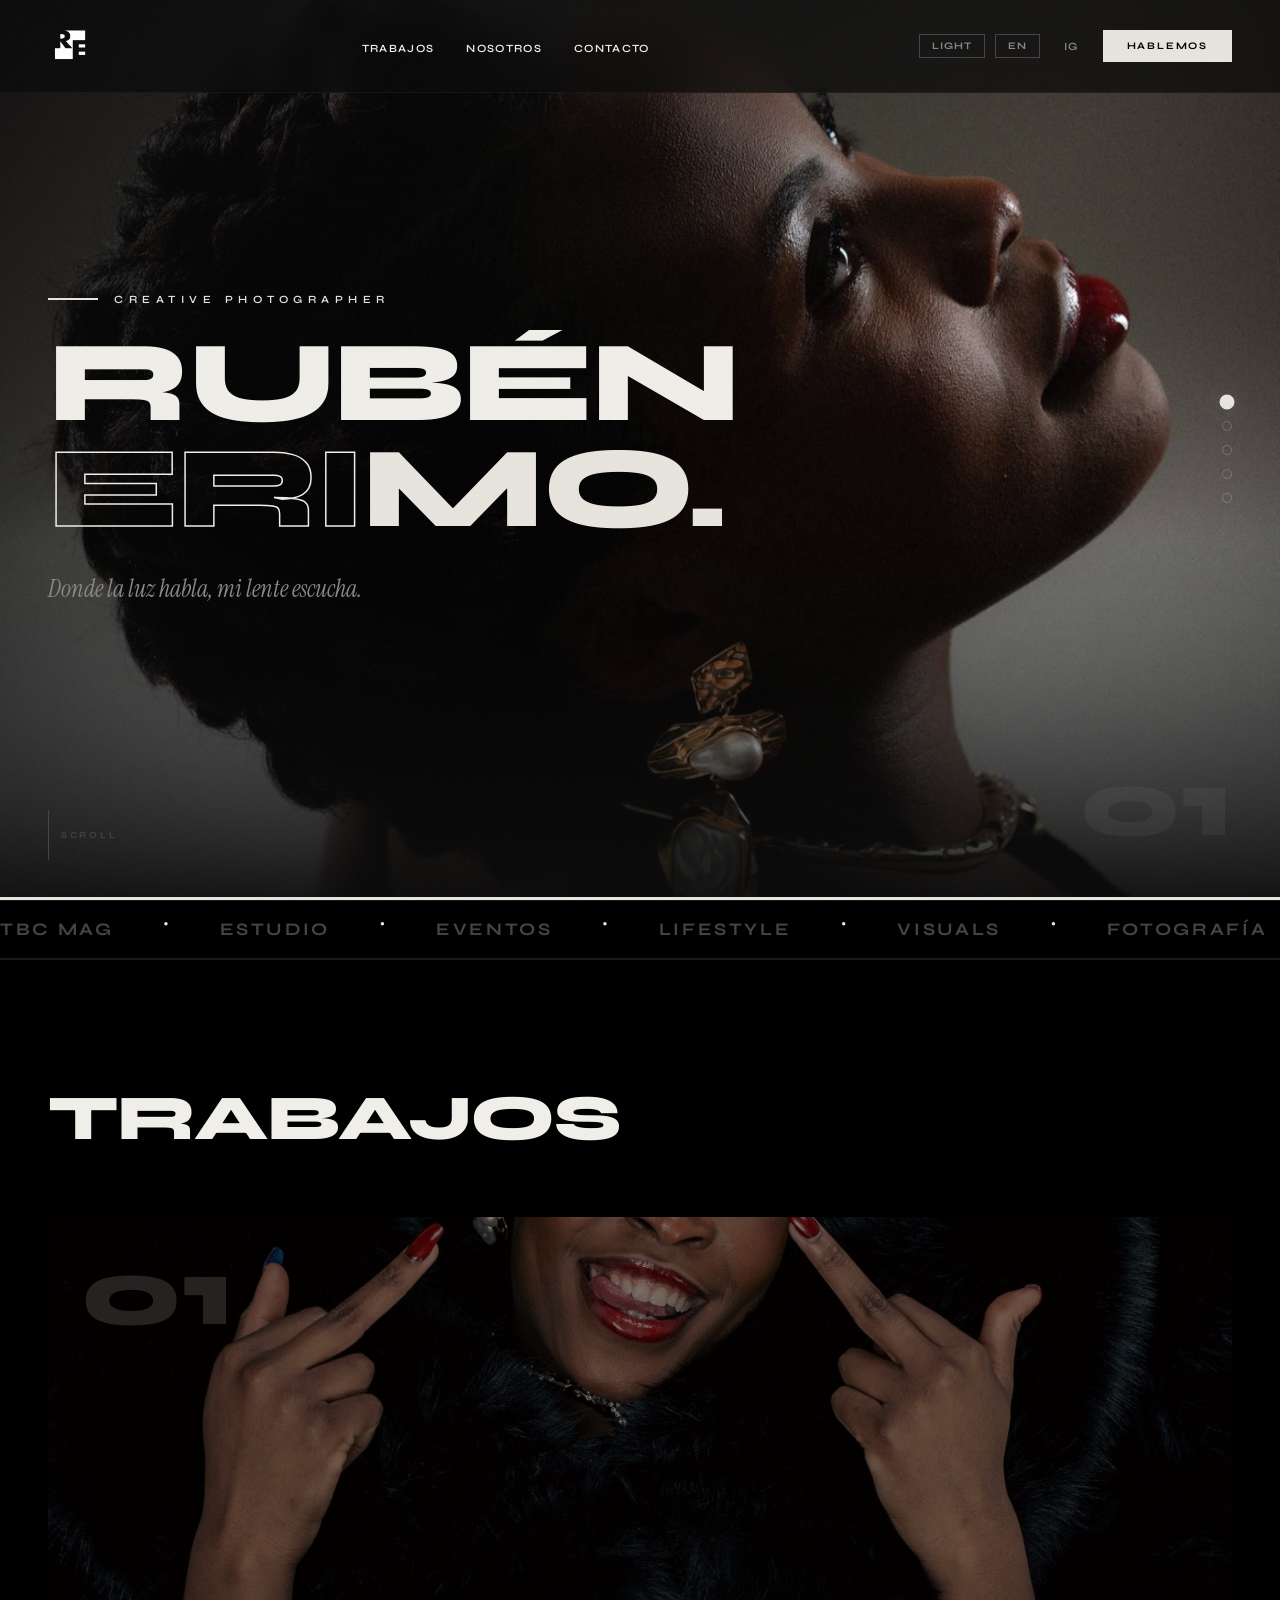
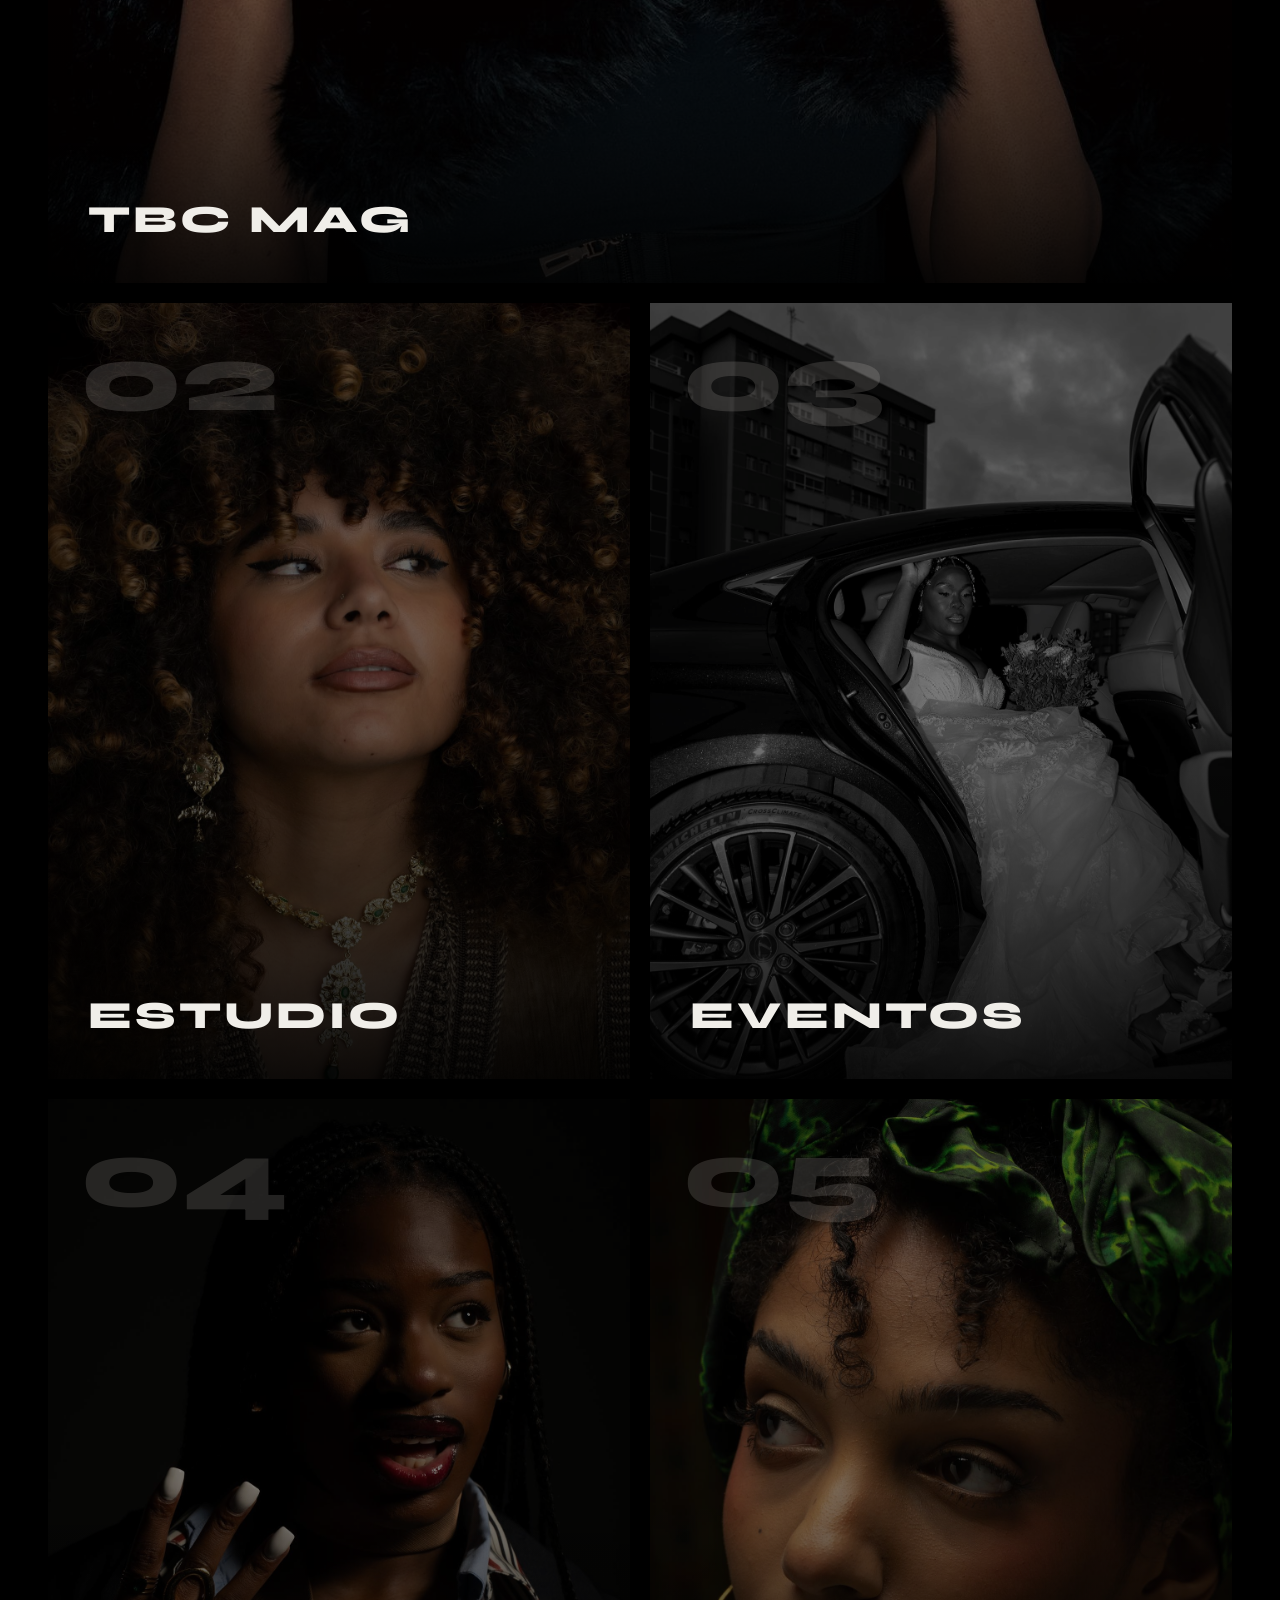
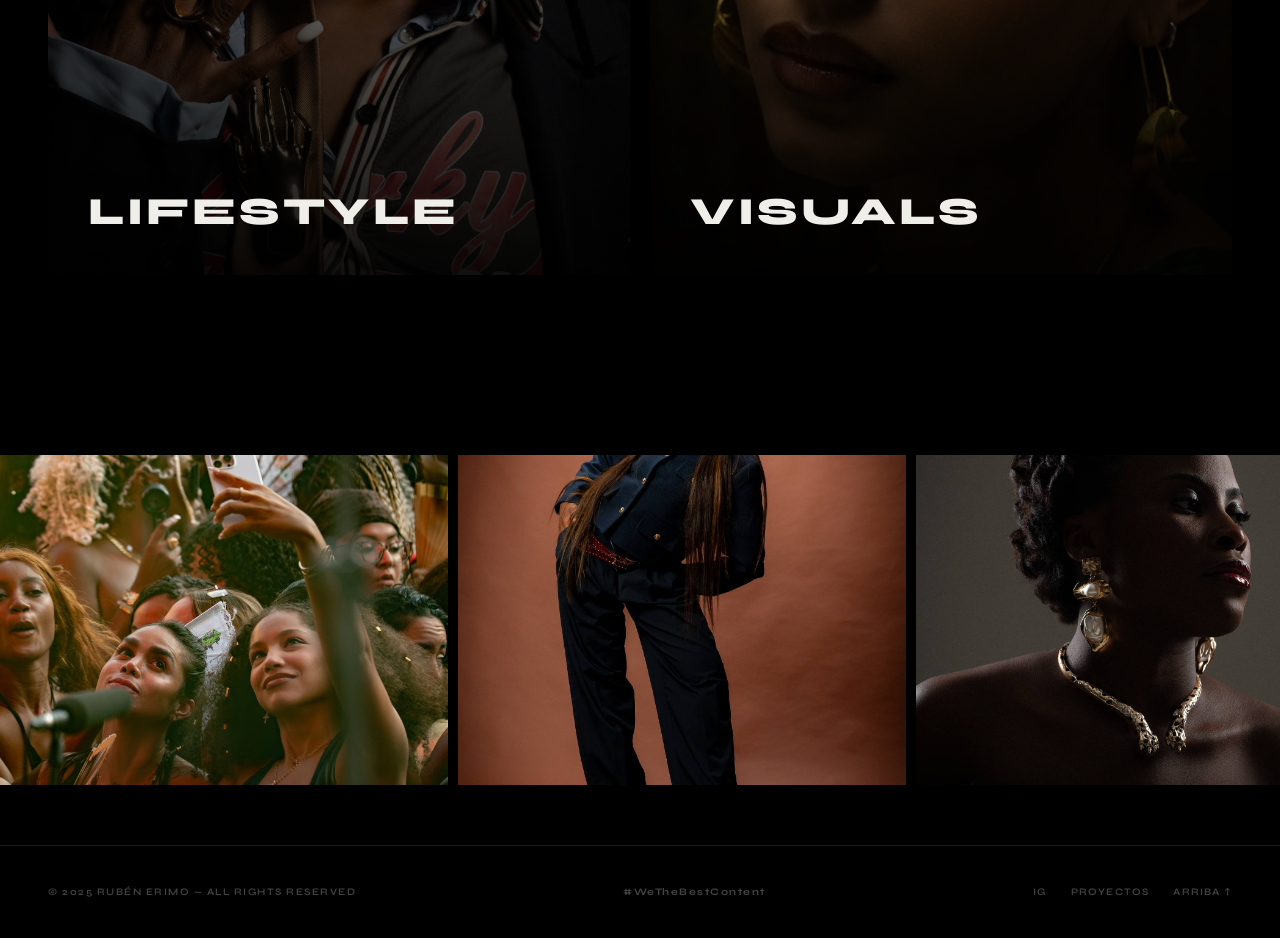
==== commit 8ab891f3: "cambios de optimizacion de la pagina" ====
--- a/index.html
+++ b/index.html
@@ -5,6 +5,7 @@
 <meta name="viewport" content="width=device-width, initial-scale=1.0">
 <title>Rubén Erimo — Creative Photographer</title>
 <link rel="preconnect" href="https://fonts.googleapis.com">
+<link rel="preconnect" href="https://fonts.gstatic.com" crossorigin>
 <link href="https://fonts.googleapis.com/css2?family=Instrument+Serif:ital@0;1&family=Syne:wght@400;600;700;800&display=swap" rel="stylesheet">
 <link rel="stylesheet" href="styles.css">
 </head>
@@ -17,27 +18,19 @@
 
 <!-- LOADER -->
 <div class="loader" id="loader">
-  <div class="loader-logo">
-    <div class="lsq">R</div><div class="lsq"></div>
-    <div class="lsq"></div><div class="lsq">E</div>
-  </div>
-  <div class="loader-text">Rubén Erimo</div>
+  <img src="img/logos/IMG_9656.png" alt="Rubén Erimo" class="loader-logo-img" decoding="async" width="596" height="596">
   <div class="loader-bar"></div>
 </div>
 
 <!-- NAV -->
 <nav id="mainNav">
   <div class="nav-logo" onclick="window.scrollTo({top:0,behavior:'smooth'})">
-    <div class="re-logo">
-      <div class="sq sq1">R</div><div class="sq sq2"></div>
-      <div class="sq sq3"></div><div class="sq sq4">E</div>
-    </div>
-    <span class="nav-name">Rubén Erimo</span>
+    <img src="img/logos/IMG_9656.png" alt="Rubén Erimo" class="nav-logo-img" decoding="async" width="596" height="596">
   </div>
   <ul class="nav-links">
     <li><a href="#trabajos" data-es="Trabajos" data-en="Work">Trabajos</a></li>
     <li><a href="nosotros.html" data-es="Nosotros" data-en="About">Nosotros</a></li>
-    <li><a href="#contact" data-es="Contacto" data-en="Contact">Contacto</a></li>
+    <li><a href="contacto.html" data-es="Contacto" data-en="Contact">Contacto</a></li>
   </ul>
   <div class="nav-right">
     <div class="nav-toggles">
@@ -45,7 +38,7 @@
       <button class="toggle-btn" id="langToggle" onclick="toggleLang()">EN</button>
     </div>
     <a href="https://www.instagram.com/rubenerimo" target="_blank" rel="noopener" class="nav-social">IG</a>
-    <a href="#contact" class="nav-cta" data-es="Hablemos" data-en="Let's talk">Hablemos</a>
+    <a href="contacto.html" class="nav-cta" data-es="Hablemos" data-en="Let's talk">Hablemos</a>
   </div>
   <button class="nav-hamburger" id="hamburger" onclick="toggleMenu()">
     <span></span><span></span><span></span>
@@ -56,7 +49,7 @@
 <div class="mobile-menu" id="mobileMenu">
   <a href="#trabajos" onclick="closeMenu()" data-es="Trabajos" data-en="Work">Trabajos</a>
   <a href="nosotros.html" data-es="Nosotros" data-en="About">Nosotros</a>
-  <a href="#contact" onclick="closeMenu()" data-es="Contacto" data-en="Contact">Contacto</a>
+  <a href="contacto.html" data-es="Contacto" data-en="Contact">Contacto</a>
   <a href="https://www.instagram.com/rubenerimo" target="_blank" rel="noopener">Instagram</a>
   <div class="mobile-toggles">
     <button class="toggle-btn" onclick="toggleTheme()">Light / Dark</button>
@@ -72,11 +65,11 @@
 <!-- HERO -->
 <section class="hero">
   <div class="hero-carousel" id="heroCarousel">
-    <div class="hero-slide active"><img src="img/Brandy/_DSC1110.JPG" alt="Sesión Brandy"></div>
-    <div class="hero-slide"><img src="img/Rema/_DSC5759.JPG" alt="Sesión Rema"></div>
-    <div class="hero-slide"><img src="img/OyK/_DSC7929.JPG" alt="Sesión OyK"></div>
-    <div class="hero-slide"><img src="img/fati/_IMG5972.JPG" alt="Sesión Fati"></div>
-    <div class="hero-slide"><img src="img/ansy/DSC_0399.JPG" alt="Sesión Ansy"></div>
+    <div class="hero-slide active"><img src="img/optimized/Brandy/_DSC1110.JPG" alt="Sesión Brandy" fetchpriority="high" decoding="async" width="1467" height="2200"></div>
+    <div class="hero-slide"><img src="img/optimized/Rema/_DSC5759.JPG" alt="Sesión Rema" loading="lazy" decoding="async" width="1469" height="2200"></div>
+    <div class="hero-slide"><img src="img/optimized/OyK/_DSC7929.JPG" alt="Sesión OyK" loading="lazy" decoding="async" width="1469" height="2200"></div>
+    <div class="hero-slide"><img src="img/optimized/fati/_IMG5972.JPG" alt="Sesión Fati" loading="lazy" decoding="async" width="1467" height="2200"></div>
+    <div class="hero-slide"><img src="img/optimized/ansy/DSC_0399.JPG" alt="Sesión Ansy" loading="lazy" decoding="async" width="1467" height="2200"></div>
   </div>
 
   <div class="hero-content">
@@ -125,100 +118,76 @@
 ═══════════════════════════════════ -->
 <section class="section-trabajos" id="trabajos">
   <div class="trabajos-header reveal">
-    <div class="section-label" data-es="Portafolio" data-en="Portfolio">Portafolio</div>
     <h2 class="trabajos-heading" data-es="TRABAJOS" data-en="WORK">TRABAJOS</h2>
   </div>
   <div class="trabajos-grid reveal-stagger">
 
-    <!-- TBC MAG — tall left -->
-    <div class="trabajo-card tall" onclick="location.href='tbc-mag.html'">
-      <img src="img/Brandy/_DSC1121.JPG" alt="TBC MAG" loading="lazy">
+    <!-- TBC MAG — full width hero -->
+    <div class="trabajo-card wide" onclick="location.href='tbc-mag.html'">
+      <img src="img/optimized/Brandy/_DSC1121.JPG" alt="TBC MAG" loading="lazy" decoding="async" width="1467" height="2200">
       <div class="trabajo-overlay">
         <div class="trabajo-num">01</div>
         <div class="trabajo-title">TBC MAG</div>
-        <div class="trabajo-desc" data-es="Editorial visual, portadas y contenido para la revista." data-en="Visual editorial, covers and content for the magazine.">Editorial visual, portadas y contenido para la revista.</div>
       </div>
       <div class="trabajo-arrow">→</div>
     </div>
 
     <!-- ESTUDIO -->
     <div class="trabajo-card" onclick="location.href='estudio.html'">
-      <img src="img/fati/_IMG5869.JPG" alt="Estudio" loading="lazy">
+      <img src="img/optimized/fati/_IMG5869.JPG" alt="Estudio" loading="lazy" decoding="async" width="1467" height="2200">
       <div class="trabajo-overlay">
         <div class="trabajo-num">02</div>
         <div class="trabajo-title" data-es="ESTUDIO" data-en="STUDIO">ESTUDIO</div>
-        <div class="trabajo-desc" data-es="Sesiones controladas, iluminación precisa." data-en="Controlled sessions, precise lighting.">Sesiones controladas, iluminación precisa.</div>
       </div>
       <div class="trabajo-arrow">→</div>
     </div>
 
     <!-- EVENTOS -->
     <div class="trabajo-card" onclick="location.href='eventos.html'">
-      <img src="img/OyK/_DSC7702_1.JPG" alt="Eventos" loading="lazy">
+      <img src="img/optimized/OyK/_DSC7702_1.JPG" alt="Eventos" loading="lazy" decoding="async" width="1469" height="2200">
       <div class="trabajo-overlay">
         <div class="trabajo-num">03</div>
         <div class="trabajo-title" data-es="EVENTOS" data-en="EVENTS">EVENTOS</div>
-        <div class="trabajo-desc" data-es="La energía del momento, capturada para siempre." data-en="The energy of the moment, captured forever.">La energía del momento, capturada para siempre.</div>
       </div>
       <div class="trabajo-arrow">→</div>
     </div>
 
     <!-- LIFESTYLE -->
     <div class="trabajo-card" onclick="location.href='lifestyle.html'">
-      <img src="img/ansy/DSC_0065.JPG" alt="Lifestyle" loading="lazy">
+      <img src="img/optimized/ansy/DSC_0065.JPG" alt="Lifestyle" loading="lazy" decoding="async" width="1467" height="2200">
       <div class="trabajo-overlay">
         <div class="trabajo-num">04</div>
         <div class="trabajo-title">LIFESTYLE</div>
-        <div class="trabajo-desc" data-es="Lo cotidiano elevado a arte visual." data-en="The everyday elevated to visual art.">Lo cotidiano elevado a arte visual.</div>
-      </div>
-      <div class="trabajo-arrow">→</div>
-    </div>
-
-    <!-- VISUALS — tall right -->
-    <div class="trabajo-card tall" onclick="location.href='visuals.html'">
-      <img src="img/seng/IMG_2329.JPG" alt="Visuals" loading="lazy">
+      </div>
+      <div class="trabajo-arrow">→</div>
+    </div>
+
+    <!-- VISUALS -->
+    <div class="trabajo-card" onclick="location.href='visuals.html'">
+      <img src="img/optimized/seng/IMG_2329.JPG" alt="Visuals" loading="lazy" decoding="async" width="1467" height="2200">
       <div class="trabajo-overlay">
         <div class="trabajo-num">05</div>
         <div class="trabajo-title">VISUALS</div>
-        <div class="trabajo-desc" data-es="Video, motion y piezas audiovisuales." data-en="Video, motion and audiovisual pieces.">Video, motion y piezas audiovisuales.</div>
       </div>
       <div class="trabajo-arrow">→</div>
     </div>
 
   </div>
 </section>
+
 
 <!-- IMAGE STRIP -->
 <div class="img-strip">
-  <div class="strip-img"><img src="img/Rema/_DSC5134.JPG" alt="Rema" loading="lazy"></div>
-  <div class="strip-img"><img src="img/Rhadi/_DSC0085.jpg" alt="Rhadi" loading="lazy"></div>
-  <div class="strip-img"><img src="img/Brandy/_DSC1168.JPG" alt="Brandy" loading="lazy"></div>
-  <div class="strip-img"><img src="img/seng/IMG_2237.JPG" alt="Seng" loading="lazy"></div>
-</div>
-
-<!-- CTA -->
-<section class="section-cta" id="contact">
-  <div class="cta-bg-text">RE</div>
-  <div class="cta-content reveal">
-    <div class="section-label" style="justify-content:center" data-es="Contacto" data-en="Contact">Contacto</div>
-    <h2 class="cta-heading" data-es-html="¿LISTO PARA<br>CREAR <span class='italic'>algo épico</span>?" data-en-html="READY TO<br>CREATE <span class='italic'>something epic</span>?">¿LISTO PARA<br>CREAR <span class="italic">algo épico</span>?</h2>
-    <p class="cta-sub" data-es="Cuéntame tu idea. Yo la convierto en imagen." data-en="Tell me your idea. I'll turn it into an image.">Cuéntame tu idea. Yo la convierto en imagen.</p>
-    <a href="tel:+14704451477" class="cta-btn">
-      <span data-es="Hablemos" data-en="Let's talk">Hablemos
-        <svg width="20" height="12" viewBox="0 0 20 12" fill="none"><path d="M14 1L19 6M19 6L14 11M19 6H1" stroke="currentColor" stroke-width="2" stroke-linecap="round" stroke-linejoin="round"/></svg>
-      </span>
-    </a>
-    <div class="cta-socials">
-      <a href="https://www.instagram.com/rubenerimo" target="_blank" rel="noopener">Instagram</a>
-      <a href="tel:+14704451477">WhatsApp</a>
-      <a href="mailto:hello@rubenerimo.com">Email</a>
-    </div>
-  </div>
-</section>
+  <div class="strip-img"><img src="img/optimized/Rema/_DSC5134.JPG" alt="Rema" loading="lazy" decoding="async" width="1469" height="2200"></div>
+  <div class="strip-img"><img src="img/optimized/Rhadi/_DSC0085.jpg" alt="Rhadi" loading="lazy" decoding="async" width="1467" height="2200"></div>
+  <div class="strip-img"><img src="img/optimized/Brandy/_DSC1168.JPG" alt="Brandy" loading="lazy" decoding="async" width="1467" height="2200"></div>
+  <div class="strip-img"><img src="img/optimized/seng/IMG_2237.JPG" alt="Seng" loading="lazy" decoding="async" width="1467" height="2200"></div>
+</div>
 
 <!-- FOOTER -->
 <footer>
   <div class="footer-left">© 2025 RUBÉN ERIMO — ALL RIGHTS RESERVED</div>
+  <div class="footer-center">#WeTheBestContent</div>
   <div class="footer-right">
     <a href="https://www.instagram.com/rubenerimo" target="_blank" rel="noopener">IG</a>
     <a href="#trabajos" data-es="Proyectos" data-en="Projects">Proyectos</a>
--- a/styles.css
+++ b/styles.css
@@ -1,5 +1,5 @@
   :root {
-    --bg: #0a0a0a;
+    --bg: #000000;
     --white: #f0eee9;
     --blue: #e8e4de;
     --blue-dim: #b8b4ae;
@@ -20,28 +20,31 @@
   /* CUSTOM CURSOR */
   .cursor {
     position:fixed; top:0; left:0; z-index:99999; pointer-events:none;
-    width:16px; height:16px; border-radius:50%;
-    border:1.5px solid var(--white);
-    will-change:transform;
-    transition:width 0.3s, height 0.3s, border-color 0.3s, background 0.3s, opacity 0.3s;
+    width:36px; height:36px; border-radius:50%;
+    border:2px solid var(--white);
+    transform:translate(-100px, -100px);
+    will-change:transform, width, height;
+    transition:width 0.3s cubic-bezier(.25,.8,.25,1), height 0.3s cubic-bezier(.25,.8,.25,1),
+               border-color 0.3s, background 0.3s;
+  }
+  .cursor.hover {
+    width:65px; height:65px;
+    border-color:var(--blue); background:rgba(232,228,222,0.12);
+  }
+  .cursor.hover-gallery {
+    width:85px; height:85px;
+    border-color:var(--blue); background:rgba(232,228,222,0.12);
   }
   .cursor-dot {
     position:fixed; top:0; left:0; z-index:99999; pointer-events:none;
-    width:4px; height:4px; border-radius:50%;
+    width:5px; height:5px; border-radius:50%;
     background:var(--blue);
+    transform:translate(-100px, -100px);
     will-change:transform;
   }
-  .cursor.hover {
-    width:60px; height:60px; margin:-22px 0 0 -22px;
-    border-color:var(--blue); background:var(--blue-glow);
-  }
-  .cursor.hover-gallery {
-    width:80px; height:80px; margin:-32px 0 0 -32px;
-    border-color:var(--blue); background:var(--blue-glow);
-  }
   .cursor-label {
-    position:fixed; top:0; left:0; z-index:99999; pointer-events:none;
-    font-family:var(--font-display); font-size:8px; font-weight:700;
+    position:fixed; top:0; left:0; z-index:100000; pointer-events:none;
+    font-family:var(--font-display); font-size:9px; font-weight:700;
     letter-spacing:0.15em; text-transform:uppercase; color:var(--white);
     will-change:transform; opacity:0;
     transition:opacity 0.3s;
@@ -54,6 +57,22 @@
   }
 
   a { color:inherit; text-decoration:none; }
+  a:focus-visible,
+  button:focus-visible,
+  [role="button"]:focus-visible {
+    outline:2px solid var(--blue);
+    outline-offset:4px;
+  }
+
+  @media (prefers-reduced-motion: reduce) {
+    html { scroll-behavior:auto; }
+    *, *::before, *::after {
+      animation:none !important;
+      transition:none !important;
+    }
+    .cursor, .cursor-dot, .cursor-label, .grain { display:none !important; }
+    body, a, button, [onclick] { cursor:auto; }
+  }
 
   /* GRAIN */
   .grain {
@@ -71,25 +90,9 @@
     clip-path:inset(0 0 0 0);
   }
   .loader.done { clip-path:inset(0 0 100% 0); opacity:0; pointer-events:none; }
-  .loader-logo {
-    width:90px; height:90px; display:grid;
-    grid-template-columns:1fr 1fr; grid-template-rows:1fr 1fr;
-  }
-  .loader-logo .lsq {
-    display:flex; align-items:center; justify-content:center;
-    font-family:var(--font-display); font-weight:800; font-size:28px;
-    opacity:0; animation:blockIn 0.5s ease forwards;
-  }
-  .loader-logo .lsq:nth-child(1) { background:var(--white); color:var(--bg); animation-delay:0.3s; }
-  .loader-logo .lsq:nth-child(2) { background:var(--bg); border:1.5px solid var(--white); color:var(--white); animation-delay:0.5s; }
-  .loader-logo .lsq:nth-child(3) { background:var(--bg); animation-delay:0.7s; }
-  .loader-logo .lsq:nth-child(4) { background:var(--white); color:var(--bg); animation-delay:0.9s; }
-  @keyframes blockIn { from{opacity:0;transform:scale(0.5)} to{opacity:1;transform:scale(1)} }
-
-  .loader-text {
-    font-family:var(--font-display); font-size:12px; font-weight:600;
-    letter-spacing:0.5em; text-transform:uppercase; color:var(--gray);
-    opacity:0; animation:fadeIn 0.6s ease forwards 1.4s;
+  .loader-logo-img {
+    height:90px; width:auto;
+    opacity:0; animation:fadeIn 0.6s ease forwards 0.3s;
   }
   .loader-bar { width:140px; height:1px; background:var(--dim); overflow:hidden; position:relative; }
   .loader-bar::after {
@@ -109,25 +112,12 @@
   }
   nav.scrolled { padding:16px 48px; }
 
-  .nav-logo { display:flex; align-items:center; gap:14px; cursor:pointer; }
-  .re-logo {
-    width:34px; height:34px; display:grid;
-    grid-template-columns:1fr 1fr; grid-template-rows:1fr 1fr;
-    transition:transform 0.5s cubic-bezier(0.34,1.56,0.64,1);
-  }
-  .nav-logo:hover .re-logo { transform:rotate(90deg); }
-  .re-logo .sq {
-    display:flex; align-items:center; justify-content:center;
-    font-family:var(--font-display); font-weight:800; font-size:11px; line-height:1;
-  }
-  .re-logo .sq1 { background:var(--white); color:var(--bg); }
-  .re-logo .sq2 { background:var(--bg); border:1px solid var(--white); color:var(--white); }
-  .re-logo .sq3 { background:var(--bg); }
-  .re-logo .sq4 { background:var(--white); color:var(--bg); }
-  .nav-name {
-    font-family:var(--font-display); font-weight:700; font-size:13px;
-    letter-spacing:0.12em; text-transform:uppercase;
-  }
+  .nav-logo { display:flex; align-items:center; cursor:pointer; }
+  .nav-logo-img {
+    height:44px; width:auto;
+    transition:opacity 0.3s;
+  }
+  .nav-logo:hover .nav-logo-img { opacity:0.75; }
 
   .nav-links { display:flex; gap:32px; list-style:none; }
   .nav-links a {
@@ -342,16 +332,16 @@
   }
 
   .trabajos-grid {
-    display:grid; grid-template-columns:repeat(3, 1fr);
-    grid-template-rows:auto auto;
-    gap:12px; max-width:1400px; margin:0 auto;
+    display:grid; grid-template-columns:1fr 1fr;
+    gap:20px; max-width:1400px; margin:0 auto;
   }
 
   .trabajo-card {
     position:relative; overflow:hidden; cursor:pointer;
-    aspect-ratio:4/3;
+    aspect-ratio:3/4;
     background:var(--dim2);
   }
+  .trabajo-card.wide { grid-column:span 2; aspect-ratio:16/9; }
   .trabajo-card.tall { grid-row:span 2; aspect-ratio:auto; }
 
   .trabajo-card img {
@@ -368,34 +358,28 @@
   .trabajo-overlay {
     position:absolute; inset:0; z-index:2;
     display:flex; flex-direction:column; justify-content:flex-end;
-    padding:32px;
-    background:linear-gradient(to top, rgba(10,10,10,0.8) 0%, transparent 60%);
+    padding:40px;
+    background:linear-gradient(to top, rgba(0,0,0,0.85) 0%, transparent 50%);
   }
   .trabajo-num {
     font-family:var(--font-display); font-weight:800;
-    font-size:5rem; line-height:1;
-    color:color-mix(in srgb, var(--blue) 12%, transparent);
-    position:absolute; top:24px; left:28px;
+    font-size:6rem; line-height:1;
+    color:color-mix(in srgb, var(--blue) 15%, transparent);
+    position:absolute; top:28px; left:32px;
   }
   .trabajo-title {
     font-family:var(--font-display); font-weight:800;
-    font-size:clamp(1.2rem,2.2vw,1.8rem); text-transform:uppercase;
-    letter-spacing:0.06em; margin-bottom:8px;
+    font-size:clamp(1.6rem,3vw,2.8rem); text-transform:uppercase;
+    letter-spacing:0.08em; margin-bottom:0;
     transition:color 0.3s;
   }
   .trabajo-card:hover .trabajo-title { color:var(--blue); }
 
-  .trabajo-desc {
-    font-family:var(--font-serif); font-style:italic;
-    font-size:0.95rem; color:var(--gray); line-height:1.5;
-    max-width:300px;
-  }
-
   .trabajo-arrow {
-    position:absolute; top:28px; right:28px;
-    width:40px; height:40px; border:1.5px solid rgba(255,255,255,0.15);
+    position:absolute; top:32px; right:32px;
+    width:48px; height:48px; border:1.5px solid rgba(255,255,255,0.15);
     border-radius:50%; display:flex; align-items:center; justify-content:center;
-    font-family:var(--font-display); font-size:16px; color:var(--white);
+    font-family:var(--font-display); font-size:18px; color:var(--white);
     transition:opacity 0.4s cubic-bezier(0.34,1.56,0.64,1), transform 0.4s cubic-bezier(0.34,1.56,0.64,1), border-color 0.4s, color 0.4s;
     opacity:0; transform:translateY(10px);
   }
@@ -407,7 +391,7 @@
   /* Blue line that expands on hover */
   .trabajo-card::after {
     content:''; position:absolute; bottom:0; left:0;
-    width:0; height:3px; background:var(--blue); z-index:3;
+    width:0; height:4px; background:var(--blue); z-index:3;
     transition:width 0.6s cubic-bezier(0.16,1,0.3,1);
   }
   .trabajo-card:hover::after { width:100%; }
@@ -528,13 +512,178 @@
   }
   .cta-socials a:hover::after { width:100%; }
 
+  /* CONTACT COVER */
+  .contact-cover {
+    position:relative; width:100%; height:100vh; overflow:hidden;
+  }
+  .contact-cover-img {
+    width:100%; height:100%; object-fit:cover;
+    filter:brightness(0.6);
+  }
+  .contact-cover-overlay {
+    position:absolute; inset:0; z-index:2;
+    display:flex; flex-direction:column; align-items:center; justify-content:center;
+    text-align:center; padding:0 48px;
+  }
+  .contact-cover-heading {
+    font-family:var(--font-serif); font-style:italic; font-weight:400;
+    font-size:clamp(2.2rem,5.5vw,4.5rem); color:#fff;
+    line-height:1.15; margin-bottom:28px;
+  }
+  .contact-dot { color:var(--blue); }
+  .contact-cover-cta {
+    font-family:var(--font-display); font-weight:700; font-size:13px;
+    letter-spacing:0.12em; text-transform:uppercase; color:#fff;
+    text-decoration:underline; text-underline-offset:6px;
+    transition:color 0.3s;
+  }
+  .contact-cover-cta:hover { color:var(--blue); }
+
+  /* CONTACT INFO */
+  .contact-info-section { padding:80px 48px; }
+  .contact-inner { width:100%; max-width:900px; margin:0 auto; }
+  .contact-rows { border-top:1px solid var(--dim2); }
+  .contact-row {
+    display:flex; align-items:center; padding:28px 0;
+    border-bottom:1px solid var(--dim2);
+    text-decoration:none; color:var(--white);
+    transition:padding-left 0.4s cubic-bezier(.25,.8,.25,1);
+  }
+  .contact-row:hover { padding-left:12px; }
+  .contact-row-label {
+    font-family:var(--font-display); font-weight:700; font-size:11px;
+    letter-spacing:0.14em; text-transform:uppercase; color:var(--dim);
+    width:120px; flex-shrink:0;
+    transition:color 0.3s;
+  }
+  .contact-row-value {
+    font-family:var(--font-display); font-weight:600;
+    font-size:clamp(1.1rem,2.5vw,1.6rem);
+    flex:1;
+    transition:color 0.3s;
+  }
+  .contact-row-arrow {
+    font-family:var(--font-display); font-size:1.2rem; color:var(--dim);
+    opacity:0; transform:translateX(-8px);
+    transition:opacity 0.3s, transform 0.3s, color 0.3s;
+  }
+  .contact-row:hover .contact-row-label { color:var(--blue); }
+  .contact-row:hover .contact-row-value { color:var(--blue); }
+  .contact-row:hover .contact-row-arrow { opacity:1; transform:translateX(0); color:var(--blue); }
+  .contact-hashtag-block {
+    text-align:center; margin-top:60px;
+    font-family:var(--font-display); font-weight:800;
+    font-size:clamp(0.9rem,1.5vw,1.1rem); letter-spacing:0.1em;
+    color:var(--blue);
+  }
+
+  @media(max-width:900px) {
+    .contact-cover-overlay { padding:0 24px; }
+    .contact-info-section { padding:60px 24px; }
+    .contact-row { padding:22px 0; }
+    .contact-row-label { width:80px; font-size:10px; }
+    .contact-row-value { font-size:1rem; }
+  }
+  @media(max-width:480px) {
+    .contact-row { flex-wrap:wrap; gap:4px; }
+    .contact-row-label { width:100%; }
+    .contact-row-arrow { display:none; }
+  }
+
+  /* NOSOTROS */
+  .nosotros-section {
+    background:var(--bg);
+  }
+  .nosotros-inner {
+    max-width:900px; margin:0 auto; padding:0 48px 100px;
+  }
+  .nosotros-header {
+    display:flex; align-items:baseline; gap:24px;
+    margin-bottom:60px;
+  }
+  .nosotros-num {
+    font-family:var(--font-display); font-weight:800;
+    font-size:clamp(3rem,6vw,5rem); color:var(--dim2);
+    line-height:1;
+  }
+  .nosotros-heading {
+    font-family:var(--font-serif); font-style:italic; font-weight:400;
+    font-size:clamp(2rem,4.5vw,3.5rem); color:var(--white);
+    line-height:1.15;
+  }
+  .nosotros-heading strong {
+    font-family:var(--font-display); font-style:normal; font-weight:800;
+    color:var(--blue);
+  }
+  .nosotros-text {
+    margin-bottom:60px;
+  }
+  .nosotros-text p {
+    font-family:var(--font-serif); font-size:1.1rem; line-height:1.85;
+    color:var(--gray); margin-bottom:28px;
+  }
+  .nosotros-text p:last-child { margin-bottom:0; }
+  .nosotros-tagline {
+    font-family:var(--font-display); font-weight:800;
+    font-size:clamp(1.1rem,2vw,1.4rem); color:var(--white);
+    letter-spacing:0.04em; margin-top:48px;
+  }
+  .nosotros-cta {
+    margin-bottom:80px;
+  }
+  .nosotros-cta-link {
+    font-family:var(--font-display); font-weight:700; font-size:12px;
+    letter-spacing:0.18em; text-transform:uppercase; color:var(--blue);
+    text-decoration:none; border-bottom:2px solid var(--blue);
+    padding-bottom:6px; transition:color 0.3s, border-color 0.3s;
+  }
+  .nosotros-cta-link:hover { color:var(--white); border-color:var(--white); }
+  .nosotros-photos {
+    display:grid; grid-template-columns:1fr 1fr; gap:16px;
+    margin-bottom:100px;
+  }
+  .nosotros-photo {
+    overflow:hidden; aspect-ratio:3/4;
+  }
+  .nosotros-photo img {
+    width:100%; height:100%; object-fit:cover;
+    filter:brightness(0.9); transition:transform 0.7s cubic-bezier(0.16,1,0.3,1);
+  }
+  .nosotros-photo:hover img { transform:scale(1.04); }
+  .nosotros-clientes {
+    padding-top:80px; border-top:1px solid var(--dim2);
+  }
+  .nosotros-clientes-heading {
+    font-family:var(--font-display); font-weight:800;
+    font-size:clamp(2rem,4vw,3rem); text-transform:uppercase;
+    letter-spacing:-0.02em; margin-bottom:20px;
+  }
+  .nosotros-clientes-desc {
+    font-family:var(--font-serif); font-size:1.1rem; line-height:1.8;
+    color:var(--gray); max-width:600px;
+  }
+
+  @media(max-width:900px) {
+    .nosotros-inner { padding:0 24px 80px; }
+    .nosotros-header { flex-direction:column; gap:12px; }
+    .nosotros-photos { gap:10px; }
+  }
+  @media(max-width:480px) {
+    .nosotros-photos { grid-template-columns:1fr; }
+    .nosotros-photo { aspect-ratio:4/5; }
+  }
+
   /* FOOTER */
   footer {
     padding:40px 48px; border-top:1px solid var(--dim2);
-    display:flex; justify-content:space-between; align-items:center;
+    display:flex; flex-wrap:wrap; justify-content:space-between; align-items:center;
   }
   .footer-left {
     font-family:var(--font-display); font-size:10px; font-weight:600;
+    letter-spacing:0.15em; color:var(--dim);
+  }
+  .footer-center {
+    font-family:var(--font-display); font-size:10px; font-weight:700;
     letter-spacing:0.15em; color:var(--dim);
   }
   .footer-right { display:flex; gap:24px; }
@@ -572,12 +721,12 @@
   .subpage-back:hover { color:var(--white); }
   .subpage-title {
     font-family:var(--font-display); font-weight:800;
-    font-size:clamp(3rem,6vw,5rem); text-transform:uppercase;
-    margin-bottom:24px;
+    font-size:clamp(3.5rem,8vw,6rem); text-transform:uppercase;
+    margin-bottom:16px; letter-spacing:-0.02em;
   }
   .subpage-subtitle {
     font-family:var(--font-serif); font-style:italic;
-    font-size:1.3rem; color:var(--gray); margin-bottom:60px;
+    font-size:1.1rem; color:var(--gray); margin-bottom:80px;
   }
   /* SERVICE PAGES */
   .service-page {
@@ -665,19 +814,19 @@
   }
 
   /* GALLERY GRID */
-  .subpage-session { margin-bottom:80px; }
+  .subpage-session { margin-bottom:100px; }
   .session-name {
-    font-family:var(--font-display); font-weight:700; font-size:clamp(1rem,2vw,1.3rem);
-    letter-spacing:0.08em; text-transform:uppercase; color:var(--gray);
-    margin-bottom:24px; padding-bottom:16px; border-bottom:1px solid var(--dim2);
+    font-family:var(--font-display); font-weight:800; font-size:clamp(1.4rem,3vw,2rem);
+    letter-spacing:0.1em; text-transform:uppercase; color:var(--white);
+    margin-bottom:32px; padding-bottom:20px; border-bottom:1px solid var(--dim2);
   }
   .gallery-grid {
-    display:grid; grid-template-columns:repeat(auto-fill, minmax(300px, 1fr));
-    gap:12px;
+    display:grid; grid-template-columns:repeat(3, 1fr);
+    gap:10px;
   }
   .gallery-item {
     overflow:hidden; cursor:pointer; position:relative;
-    aspect-ratio:3/2; background:var(--dim2);
+    aspect-ratio:1/1; background:var(--dim2);
   }
   .gallery-item img {
     width:100%; height:100%; object-fit:cover;
@@ -689,7 +838,7 @@
   }
   .gallery-item::after {
     content:''; position:absolute; bottom:0; left:0;
-    width:0; height:2px; background:var(--blue); z-index:2;
+    width:0; height:3px; background:var(--blue); z-index:2;
     transition:width 0.5s cubic-bezier(0.16,1,0.3,1);
   }
   .gallery-item:hover::after { width:100%; }
@@ -699,13 +848,25 @@
     display:none; position:fixed; inset:0; z-index:10000;
     background:rgba(0,0,0,0.95); backdrop-filter:blur(20px);
     align-items:center; justify-content:center;
+    overflow:hidden;
   }
   .lightbox.open { display:flex; }
   .lightbox-img {
     max-width:90vw; max-height:85vh; object-fit:contain;
-    animation:lbFadeIn 0.3s ease;
-  }
-  @keyframes lbFadeIn { from{opacity:0;transform:scale(0.95)} to{opacity:1;transform:scale(1)} }
+    transition:transform 0.45s cubic-bezier(0.16,1,0.3,1), opacity 0.45s cubic-bezier(0.16,1,0.3,1);
+  }
+  .lightbox-img.slide-left {
+    transform:translateX(-80px); opacity:0;
+  }
+  .lightbox-img.slide-right {
+    transform:translateX(80px); opacity:0;
+  }
+  .lightbox-img.slide-enter-left {
+    transform:translateX(80px); opacity:0; transition:none;
+  }
+  .lightbox-img.slide-enter-right {
+    transform:translateX(-80px); opacity:0; transition:none;
+  }
   .lightbox-close {
     position:absolute; top:24px; right:32px;
     font-size:28px; color:var(--white); background:none; border:none;
@@ -723,9 +884,7 @@
   .lightbox-next { right:16px; }
   .lightbox-prev:hover, .lightbox-next:hover { opacity:1; }
   .lightbox-counter {
-    position:absolute; bottom:24px; left:50%; transform:translateX(-50%);
-    font-family:var(--font-display); font-size:12px; font-weight:600;
-    letter-spacing:0.2em; color:var(--gray);
+    display:none;
   }
 
   /* Main content wrapper */
@@ -750,13 +909,9 @@
                 linear-gradient(to top, rgba(245,243,239,0.95) 0%, transparent 40%);
   }
   body.light nav { background:rgba(245,243,239,0.7); }
-  body.light .re-logo .sq1,
-  body.light .re-logo .sq4 { background:#111; color:#f5f3ef; }
-  body.light .re-logo .sq2 { border-color:#111; color:#111; }
+  body.light .nav-logo-img { filter:invert(1); }
   body.light .loader { background:#f5f3ef; }
-  body.light .loader-logo .lsq:nth-child(1),
-  body.light .loader-logo .lsq:nth-child(4) { background:#111; color:#f5f3ef; }
-  body.light .loader-logo .lsq:nth-child(2) { border-color:#111; color:#111; }
+  body.light .loader-logo-img { filter:invert(1); }
   body.light .lightbox { background:rgba(255,255,255,0.95); }
   body.light .srv-bg::after {
     background:linear-gradient(90deg, rgba(245,243,239,0.85) 0%, rgba(245,243,239,0.6) 50%, rgba(245,243,239,0.4) 100%);
@@ -768,6 +923,7 @@
   body.light .trabajo-card:hover img { filter:brightness(1) grayscale(0%); }
   body.light .mobile-menu { background:#f5f3ef; }
   body.light .nav-hamburger span { background:#111; }
+  body.light .form-group select option { background:#f5f3ef; color:#111; }
 
   /* ═══════════════════════════════════
      THEME & LANG TOGGLES
@@ -837,13 +993,14 @@
     .about-img-float { right:-10px; bottom:-20px; width:140px; height:180px; }
     .about-watermark { font-size:8rem; top:-15px; left:-15px; }
     .section-trabajos { padding:80px 16px; }
-    .trabajos-grid { grid-template-columns:1fr 1fr; gap:8px; }
+    .trabajos-grid { grid-template-columns:1fr 1fr; gap:12px; }
     .trabajo-card { aspect-ratio:3/4; }
+    .trabajo-card.wide { grid-column:span 2; aspect-ratio:16/9; }
     .trabajo-card.tall { grid-row:span 1; aspect-ratio:3/4; }
-    .trabajo-overlay { padding:16px; }
-    .trabajo-num { font-size:2.5rem; top:12px; left:14px; }
-    .trabajo-desc { font-size:0.8rem; max-width:none; }
-    .trabajo-arrow { top:12px; right:12px; width:32px; height:32px; font-size:14px; }
+    .trabajo-overlay { padding:24px; }
+    .trabajo-num { font-size:3.5rem; top:16px; left:18px; }
+    .trabajo-title { font-size:clamp(1.2rem,4vw,1.8rem); }
+    .trabajo-arrow { top:16px; right:16px; width:36px; height:36px; font-size:15px; }
     .section-services { padding:80px 0; }
     .service-row { flex-direction:column; gap:16px; padding:30px 0; }
     .srv-num { font-size:3rem; min-width:auto; }
@@ -867,7 +1024,7 @@
     .feature-title { font-size:0.95rem; }
     .feature-desc { font-size:0.9rem; }
     .process-steps { grid-template-columns:1fr; }
-    .gallery-grid { grid-template-columns:1fr 1fr; gap:6px; }
+    .gallery-grid { grid-template-columns:repeat(3, 1fr); gap:8px; }
     .gallery-item { aspect-ratio:1/1; }
     .lightbox-prev { left:4px; font-size:32px; padding:10px; }
     .lightbox-next { right:4px; font-size:32px; padding:10px; }
@@ -878,14 +1035,13 @@
     .hero-title { font-size:clamp(2.5rem,12vw,4rem); }
     .hero-phrase { font-size:1rem; margin-top:16px; }
     .hero-tag { font-size:9px; margin-bottom:16px; }
-    .trabajo-overlay { padding:12px; }
-    .trabajo-title { font-size:0.85rem; margin-bottom:4px; }
-    .trabajo-desc { display:none; }
-    .trabajo-num { font-size:2rem; top:8px; left:10px; }
+    .trabajo-overlay { padding:16px; }
+    .trabajo-title { font-size:1rem; margin-bottom:0; }
+    .trabajo-num { font-size:2.5rem; top:10px; left:12px; }
     .trabajo-arrow { display:none; }
     .service-features { grid-template-columns:1fr; }
-    .gallery-grid { grid-template-columns:1fr; gap:8px; }
-    .gallery-item { aspect-ratio:3/2; }
+    .gallery-grid { grid-template-columns:repeat(2, 1fr); gap:6px; }
+    .gallery-item { aspect-ratio:1/1; }
     .about-stats { gap:24px; }
     .stat-num { font-size:2.2rem; }
     .section-cta { padding:80px 16px; }
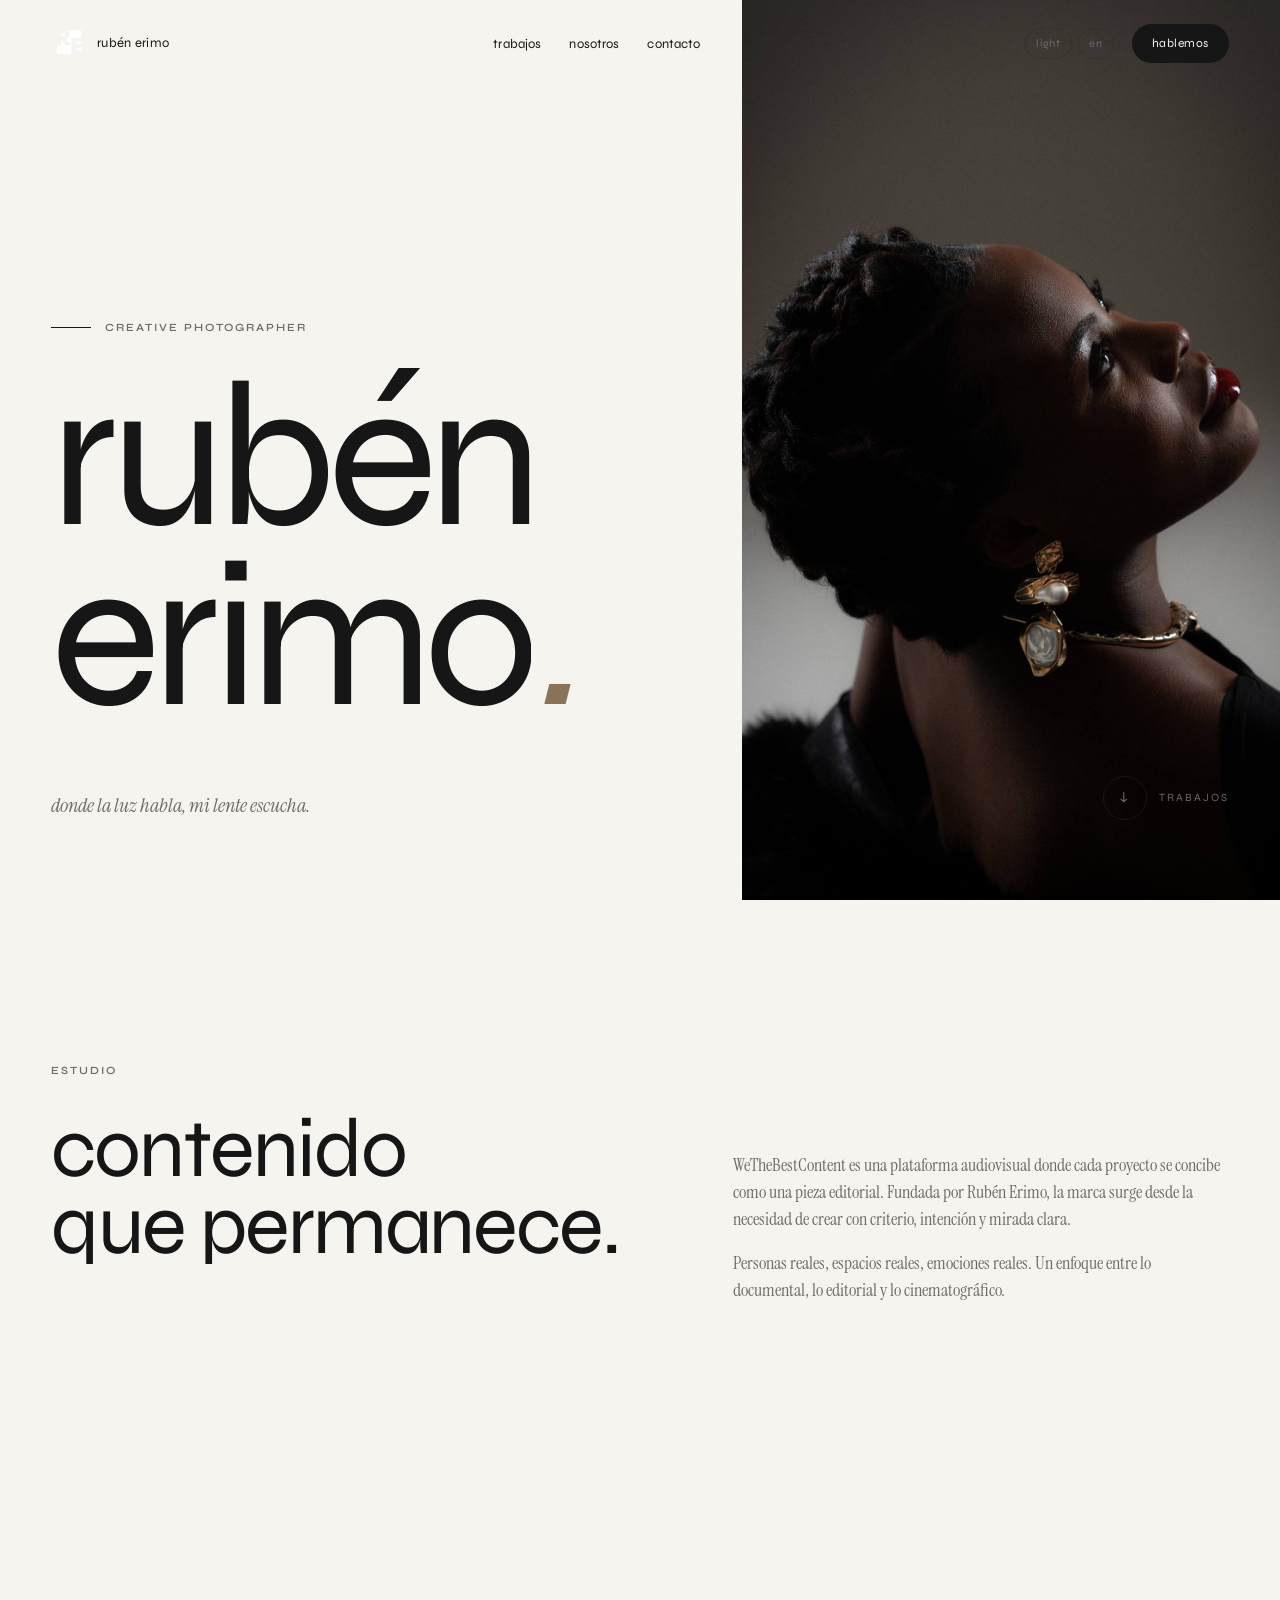
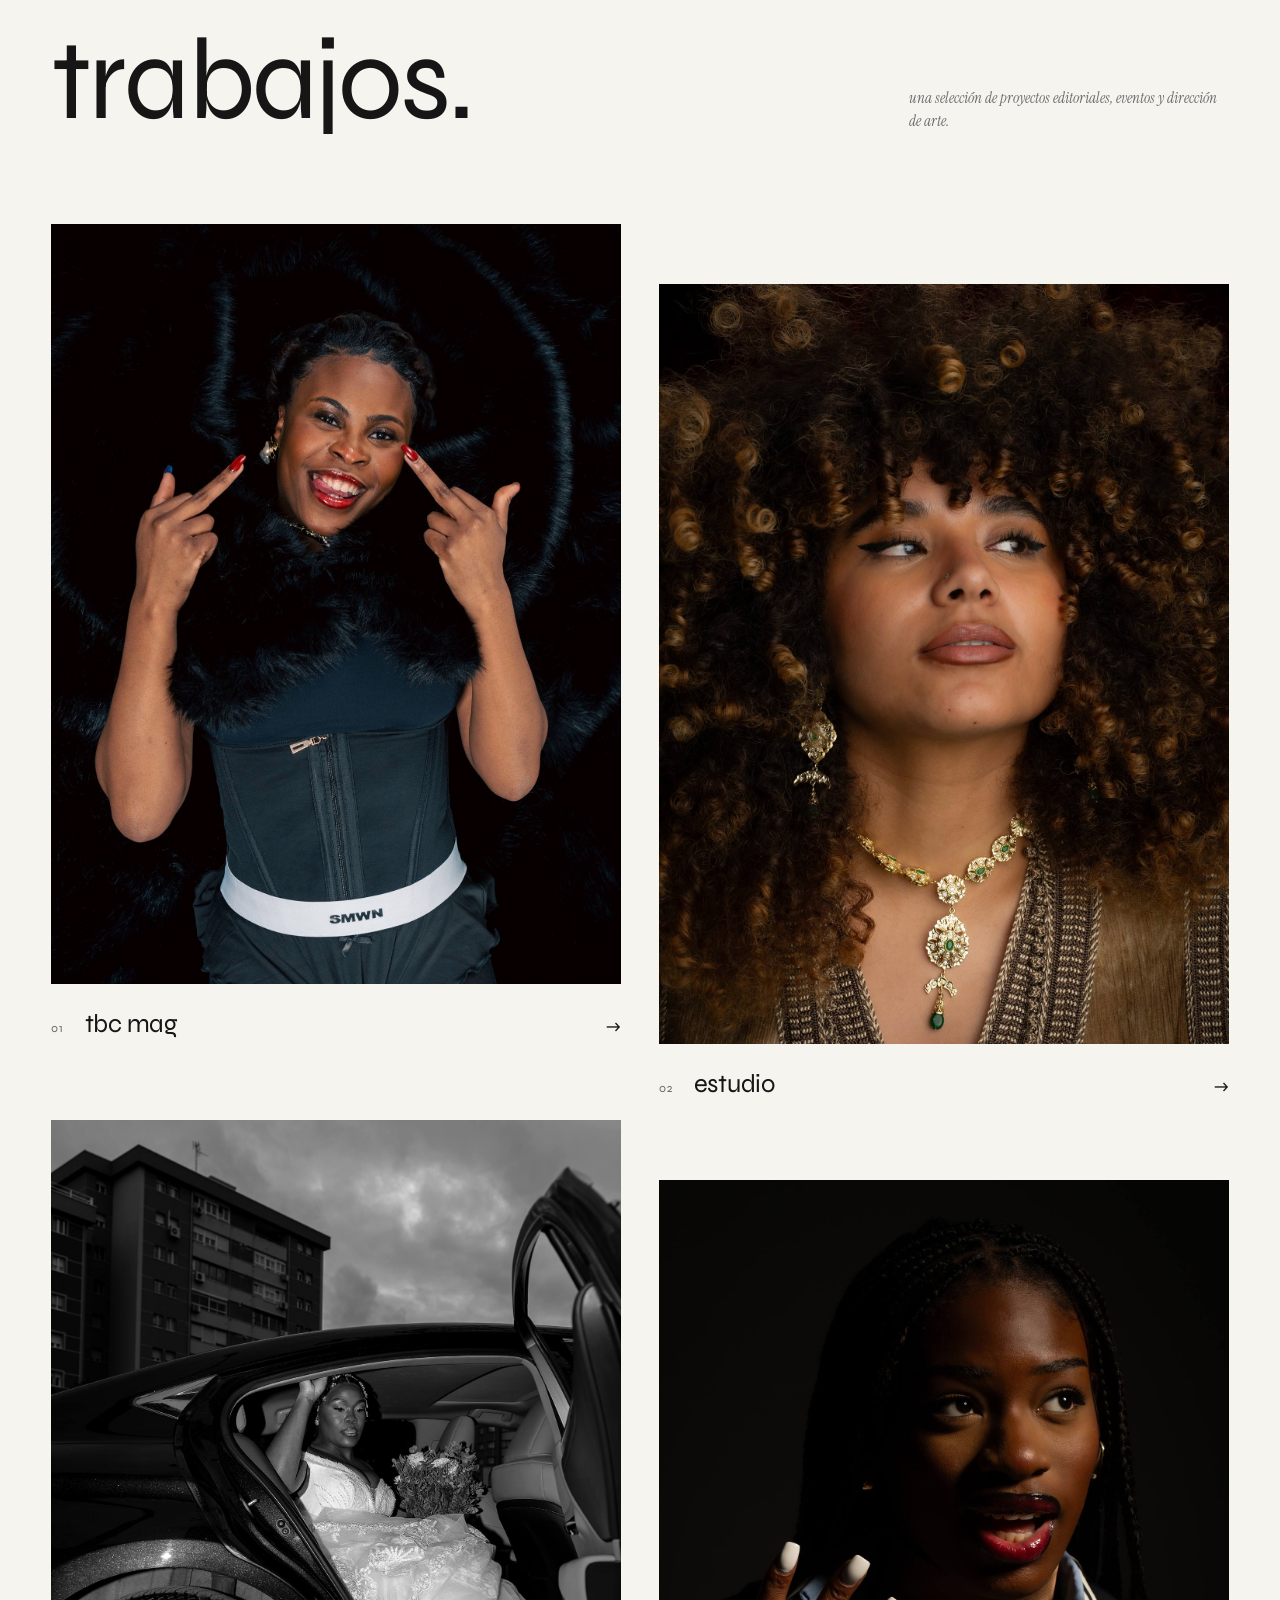
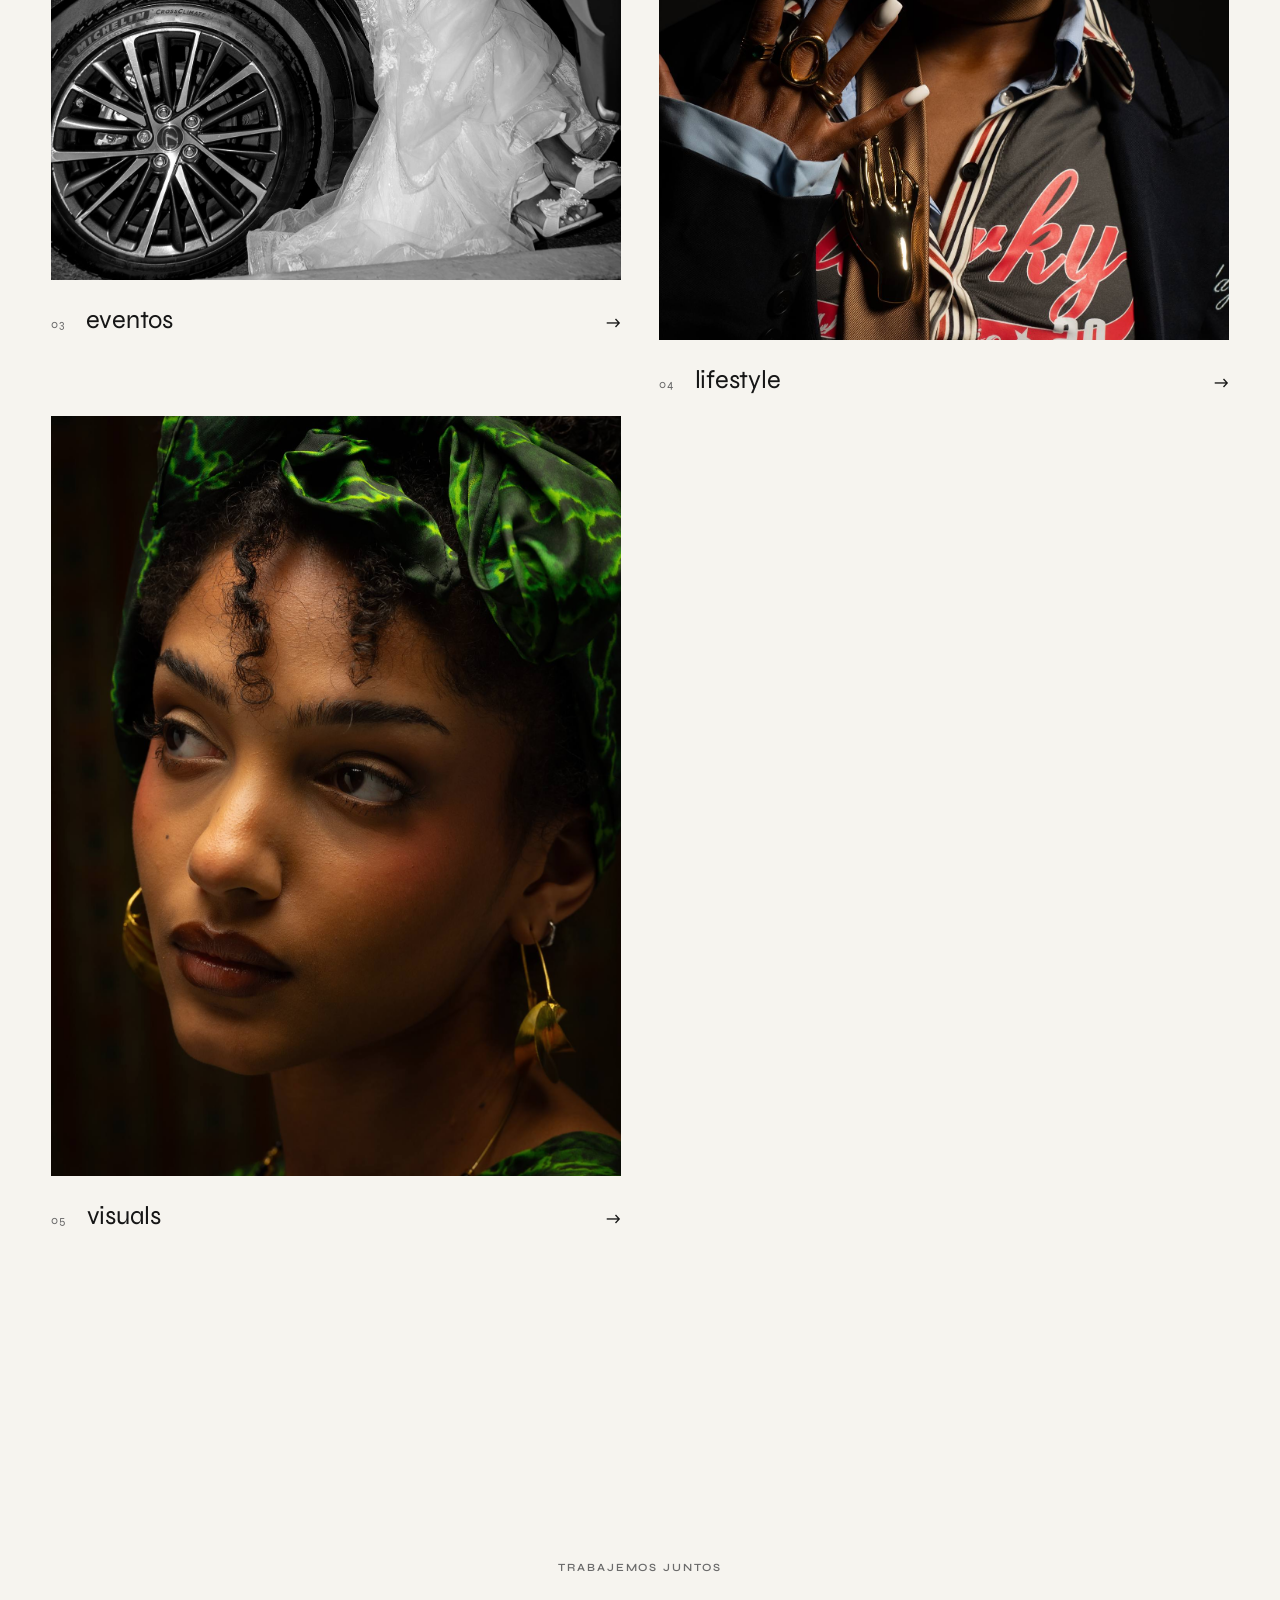
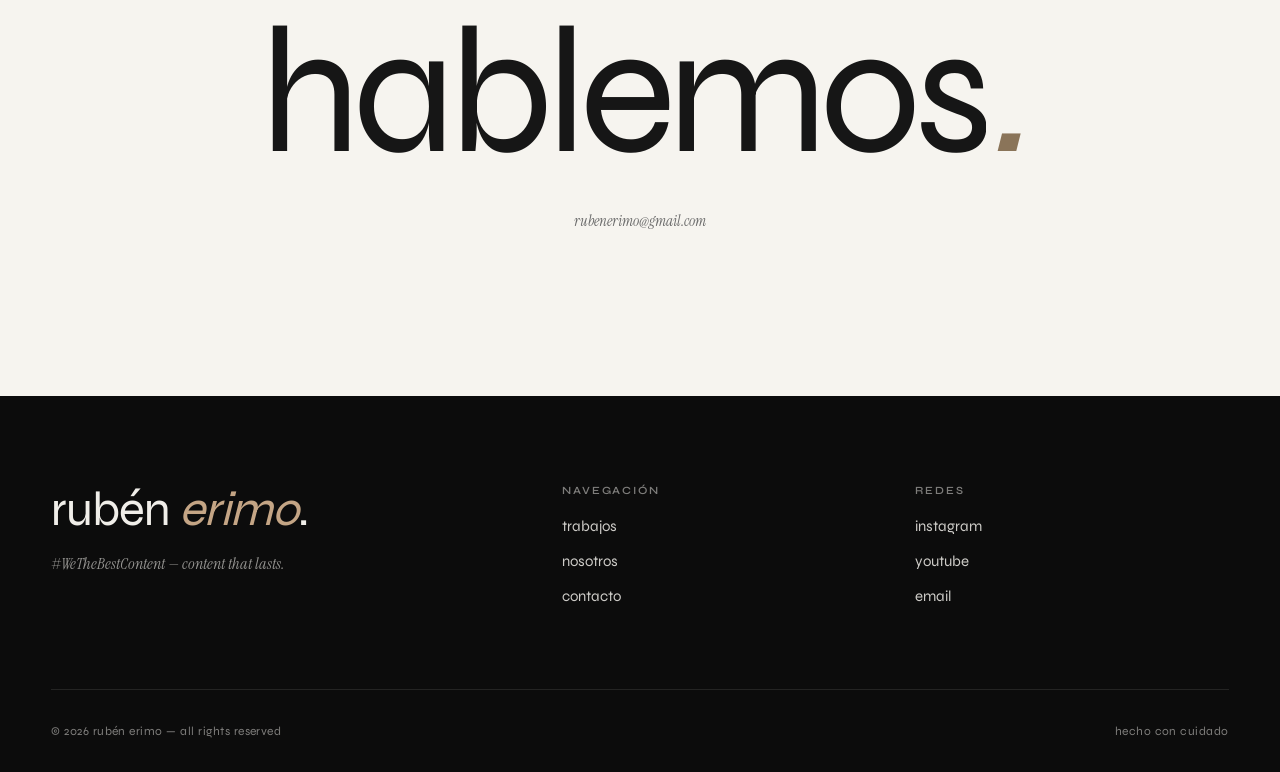
==== commit 7ed71035: "cambio de diseño en la pagina" ====
--- a/index.html
+++ b/index.html
@@ -4,198 +4,202 @@
 <meta charset="UTF-8">
 <meta name="viewport" content="width=device-width, initial-scale=1.0">
 <title>Rubén Erimo — Creative Photographer</title>
+<meta name="description" content="Rubén Erimo, fotógrafo y filmmaker. WeTheBestContent — plataforma audiovisual editorial.">
 <link rel="preconnect" href="https://fonts.googleapis.com">
 <link rel="preconnect" href="https://fonts.gstatic.com" crossorigin>
-<link href="https://fonts.googleapis.com/css2?family=Instrument+Serif:ital@0;1&family=Syne:wght@400;600;700;800&display=swap" rel="stylesheet">
-<link rel="stylesheet" href="styles.css">
+<link href="https://fonts.googleapis.com/css2?family=Instrument+Serif:ital@0;1&family=Syne:wght@400;500;600&display=swap" rel="stylesheet">
+<link rel="stylesheet" href="styles-min.css">
 </head>
 <body>
 
-<div class="grain"></div>
-<div class="cursor" id="cursor"></div>
-<div class="cursor-dot" id="cursorDot"></div>
-<div class="cursor-label" id="cursorLabel"></div>
-
-<!-- LOADER -->
-<div class="loader" id="loader">
-  <img src="img/logos/IMG_9656.png" alt="Rubén Erimo" class="loader-logo-img" decoding="async" width="596" height="596">
-  <div class="loader-bar"></div>
-</div>
-
 <!-- NAV -->
-<nav id="mainNav">
+<nav class="site-nav" id="mainNav">
   <div class="nav-logo" onclick="window.scrollTo({top:0,behavior:'smooth'})">
-    <img src="img/logos/IMG_9656.png" alt="Rubén Erimo" class="nav-logo-img" decoding="async" width="596" height="596">
+    <img src="img/logos/IMG_9656.png" alt="Rubén Erimo" decoding="async" width="596" height="596">
+    <span class="nav-logo-text">rubén erimo</span>
   </div>
   <ul class="nav-links">
-    <li><a href="#trabajos" data-es="Trabajos" data-en="Work">Trabajos</a></li>
-    <li><a href="nosotros.html" data-es="Nosotros" data-en="About">Nosotros</a></li>
-    <li><a href="contacto.html" data-es="Contacto" data-en="Contact">Contacto</a></li>
+    <li><a href="#trabajos" data-es="trabajos" data-en="work">trabajos</a></li>
+    <li><a href="nosotros.html" data-es="nosotros" data-en="about">nosotros</a></li>
+    <li><a href="contacto.html" data-es="contacto" data-en="contact">contacto</a></li>
   </ul>
   <div class="nav-right">
     <div class="nav-toggles">
-      <button class="toggle-btn" id="themeToggle" onclick="toggleTheme()">Light</button>
-      <button class="toggle-btn" id="langToggle" onclick="toggleLang()">EN</button>
-    </div>
-    <a href="https://www.instagram.com/rubenerimo" target="_blank" rel="noopener" class="nav-social">IG</a>
-    <a href="contacto.html" class="nav-cta" data-es="Hablemos" data-en="Let's talk">Hablemos</a>
-  </div>
-  <button class="nav-hamburger" id="hamburger" onclick="toggleMenu()">
+      <button class="toggle-btn" id="themeToggle" onclick="toggleTheme()">dark</button>
+      <button class="toggle-btn" id="langToggle" onclick="toggleLang()">en</button>
+    </div>
+    <a href="contacto.html" class="nav-cta" data-es="hablemos" data-en="let's talk">hablemos</a>
+  </div>
+  <button class="nav-hamburger" id="hamburger" onclick="toggleMenu()" aria-label="Abrir menu" aria-expanded="false">
     <span></span><span></span><span></span>
   </button>
 </nav>
 
 <!-- MOBILE MENU -->
 <div class="mobile-menu" id="mobileMenu">
-  <a href="#trabajos" onclick="closeMenu()" data-es="Trabajos" data-en="Work">Trabajos</a>
-  <a href="nosotros.html" data-es="Nosotros" data-en="About">Nosotros</a>
-  <a href="contacto.html" data-es="Contacto" data-en="Contact">Contacto</a>
-  <a href="https://www.instagram.com/rubenerimo" target="_blank" rel="noopener">Instagram</a>
+  <a href="#trabajos" onclick="closeMenu()" data-es="trabajos" data-en="work">trabajos</a>
+  <a href="nosotros.html" data-es="nosotros" data-en="about">nosotros</a>
+  <a href="contacto.html" data-es="contacto" data-en="contact">contacto</a>
+  <a href="https://www.instagram.com/rubenerimo" target="_blank" rel="noopener">instagram</a>
   <div class="mobile-toggles">
-    <button class="toggle-btn" onclick="toggleTheme()">Light / Dark</button>
-    <button class="toggle-btn" onclick="toggleLang()">ES / EN</button>
+    <button class="toggle-btn" onclick="toggleTheme()">light / dark</button>
+    <button class="toggle-btn" onclick="toggleLang()">es / en</button>
   </div>
 </div>
-
-<!-- ═══════════════════════════════════════
-     MAIN CONTENT (HOME)
-═══════════════════════════════════════ -->
-<div class="main-content" id="mainContent">
 
 <!-- HERO -->
 <section class="hero">
-  <div class="hero-carousel" id="heroCarousel">
-    <div class="hero-slide active"><img src="img/optimized/Brandy/_DSC1110.JPG" alt="Sesión Brandy" fetchpriority="high" decoding="async" width="1467" height="2200"></div>
-    <div class="hero-slide"><img src="img/optimized/Rema/_DSC5759.JPG" alt="Sesión Rema" loading="lazy" decoding="async" width="1469" height="2200"></div>
-    <div class="hero-slide"><img src="img/optimized/OyK/_DSC7929.JPG" alt="Sesión OyK" loading="lazy" decoding="async" width="1469" height="2200"></div>
-    <div class="hero-slide"><img src="img/optimized/fati/_IMG5972.JPG" alt="Sesión Fati" loading="lazy" decoding="async" width="1467" height="2200"></div>
-    <div class="hero-slide"><img src="img/optimized/ansy/DSC_0399.JPG" alt="Sesión Ansy" loading="lazy" decoding="async" width="1467" height="2200"></div>
-  </div>
-
-  <div class="hero-content">
-    <div class="hero-tag">Creative Photographer</div>
+  <div class="hero-image">
+    <img src="img/optimized/Brandy/_DSC1110.JPG" alt="Sesión Brandy" fetchpriority="high" decoding="async" width="1467" height="2200">
+  </div>
+  <div class="hero-inner">
+    <div class="hero-eyebrow eyebrow" data-es="creative photographer" data-en="creative photographer">creative photographer</div>
     <h1 class="hero-title">
-      <span class="line"><span>RUBÉN</span></span>
-      <span class="line"><span class="stroke-text">ERI</span><span class="accent">MO.</span></span>
+      <span data-split>rubén</span><br>
+      <span data-split>erimo</span><span class="accent" data-split>.</span>
     </h1>
-    <p class="hero-phrase" data-es="Donde la luz habla, mi lente escucha." data-en="Where light speaks, my lens listens.">Donde la luz habla, mi lente escucha.</p>
-  </div>
-
-  <div class="hero-dots" id="heroDots">
-    <div class="hero-dot active" data-i="0"></div>
-    <div class="hero-dot" data-i="1"></div>
-    <div class="hero-dot" data-i="2"></div>
-    <div class="hero-dot" data-i="3"></div>
-    <div class="hero-dot" data-i="4"></div>
-  </div>
-  <div class="hero-counter" id="heroCounter">01</div>
-  <div class="hero-scroll"><div class="scroll-bar"></div><span>Scroll</span></div>
-  <div class="hero-deco"></div>
-</section>
-
-<!-- MARQUEE -->
-<div class="marquee-strip">
-  <div class="marquee-inner">
-    <span>TBC Mag</span><span class="dot">●</span>
-    <span>Estudio</span><span class="dot">●</span>
-    <span>Eventos</span><span class="dot">●</span>
-    <span>Lifestyle</span><span class="dot">●</span>
-    <span>Visuals</span><span class="dot">●</span>
-    <span>Fotografía</span><span class="dot">●</span>
-    <span>Video</span><span class="dot">●</span>
-    <span>TBC Mag</span><span class="dot">●</span>
-    <span>Estudio</span><span class="dot">●</span>
-    <span>Eventos</span><span class="dot">●</span>
-    <span>Lifestyle</span><span class="dot">●</span>
-    <span>Visuals</span><span class="dot">●</span>
-    <span>Fotografía</span><span class="dot">●</span>
-    <span>Video</span><span class="dot">●</span>
-  </div>
-</div>
-
-<!-- ═══════════════════════════════════
-     TRABAJOS — CATEGORIES
-═══════════════════════════════════ -->
-<section class="section-trabajos" id="trabajos">
-  <div class="trabajos-header reveal">
-    <h2 class="trabajos-heading" data-es="TRABAJOS" data-en="WORK">TRABAJOS</h2>
-  </div>
-  <div class="trabajos-grid reveal-stagger">
-
-    <!-- TBC MAG — full width hero -->
-    <div class="trabajo-card wide" onclick="location.href='tbc-mag.html'">
-      <img src="img/optimized/Brandy/_DSC1121.JPG" alt="TBC MAG" loading="lazy" decoding="async" width="1467" height="2200">
-      <div class="trabajo-overlay">
-        <div class="trabajo-num">01</div>
-        <div class="trabajo-title">TBC MAG</div>
+    <div class="hero-meta">
+      <p class="hero-phrase" data-es="donde la luz habla, mi lente escucha." data-en="where light speaks, my lens listens.">donde la luz habla, mi lente escucha.</p>
+      <a href="#trabajos" class="hero-scroll">
+        <span class="hero-scroll-dot" aria-hidden="true"></span>
+        <span data-es="trabajos" data-en="work">trabajos</span>
+      </a>
+    </div>
+  </div>
+</section>
+
+<!-- INTRO -->
+<section class="intro">
+  <div class="container">
+    <div class="intro-grid">
+      <div>
+        <div class="intro-eyebrow eyebrow" data-es="estudio" data-en="studio">estudio</div>
+        <h2 class="intro-title">
+          <span data-split data-es="contenido" data-en="content">contenido</span><br>
+          <span data-split data-es="que " data-en="that ">que </span><span class="accent" data-split data-es="permanece." data-en="lasts.">permanece.</span>
+        </h2>
       </div>
-      <div class="trabajo-arrow">→</div>
-    </div>
-
-    <!-- ESTUDIO -->
-    <div class="trabajo-card" onclick="location.href='estudio.html'">
-      <img src="img/optimized/fati/_IMG5869.JPG" alt="Estudio" loading="lazy" decoding="async" width="1467" height="2200">
-      <div class="trabajo-overlay">
-        <div class="trabajo-num">02</div>
-        <div class="trabajo-title" data-es="ESTUDIO" data-en="STUDIO">ESTUDIO</div>
+      <div class="intro-text reveal">
+        <p data-es="WeTheBestContent es una plataforma audiovisual donde cada proyecto se concibe como una pieza editorial. Fundada por Rubén Erimo, la marca surge desde la necesidad de crear con criterio, intención y mirada clara." data-en="WeTheBestContent is an audiovisual platform where every project is conceived as an editorial piece. Founded by Rubén Erimo, the brand arises from the need to create with criteria, intention and a clear vision.">WeTheBestContent es una plataforma audiovisual donde cada proyecto se concibe como una pieza editorial. Fundada por Rubén Erimo, la marca surge desde la necesidad de crear con criterio, intención y mirada clara.</p>
+        <p data-es="Personas reales, espacios reales, emociones reales. Un enfoque entre lo documental, lo editorial y lo cinematográfico." data-en="Real people, real spaces, real emotions. An approach between documentary, editorial and cinematographic.">Personas reales, espacios reales, emociones reales. Un enfoque entre lo documental, lo editorial y lo cinematográfico.</p>
       </div>
-      <div class="trabajo-arrow">→</div>
-    </div>
-
-    <!-- EVENTOS -->
-    <div class="trabajo-card" onclick="location.href='eventos.html'">
-      <img src="img/optimized/OyK/_DSC7702_1.JPG" alt="Eventos" loading="lazy" decoding="async" width="1469" height="2200">
-      <div class="trabajo-overlay">
-        <div class="trabajo-num">03</div>
-        <div class="trabajo-title" data-es="EVENTOS" data-en="EVENTS">EVENTOS</div>
-      </div>
-      <div class="trabajo-arrow">→</div>
-    </div>
-
-    <!-- LIFESTYLE -->
-    <div class="trabajo-card" onclick="location.href='lifestyle.html'">
-      <img src="img/optimized/ansy/DSC_0065.JPG" alt="Lifestyle" loading="lazy" decoding="async" width="1467" height="2200">
-      <div class="trabajo-overlay">
-        <div class="trabajo-num">04</div>
-        <div class="trabajo-title">LIFESTYLE</div>
-      </div>
-      <div class="trabajo-arrow">→</div>
-    </div>
-
-    <!-- VISUALS -->
-    <div class="trabajo-card" onclick="location.href='visuals.html'">
-      <img src="img/optimized/seng/IMG_2329.JPG" alt="Visuals" loading="lazy" decoding="async" width="1467" height="2200">
-      <div class="trabajo-overlay">
-        <div class="trabajo-num">05</div>
-        <div class="trabajo-title">VISUALS</div>
-      </div>
-      <div class="trabajo-arrow">→</div>
-    </div>
-
-  </div>
-</section>
-
-
-<!-- IMAGE STRIP -->
-<div class="img-strip">
-  <div class="strip-img"><img src="img/optimized/Rema/_DSC5134.JPG" alt="Rema" loading="lazy" decoding="async" width="1469" height="2200"></div>
-  <div class="strip-img"><img src="img/optimized/Rhadi/_DSC0085.jpg" alt="Rhadi" loading="lazy" decoding="async" width="1467" height="2200"></div>
-  <div class="strip-img"><img src="img/optimized/Brandy/_DSC1168.JPG" alt="Brandy" loading="lazy" decoding="async" width="1467" height="2200"></div>
-  <div class="strip-img"><img src="img/optimized/seng/IMG_2237.JPG" alt="Seng" loading="lazy" decoding="async" width="1467" height="2200"></div>
-</div>
+    </div>
+  </div>
+</section>
+
+<!-- WORK -->
+<section class="work" id="trabajos">
+  <div class="container">
+    <div class="work-header reveal">
+      <h2 class="work-title">
+        <span data-split data-es="trabajos" data-en="work">trabajos</span><span class="accent" data-split>.</span>
+      </h2>
+      <p class="work-sub" data-es="una selección de proyectos editoriales, eventos y dirección de arte." data-en="a selection of editorial projects, events and art direction.">una selección de proyectos editoriales, eventos y dirección de arte.</p>
+    </div>
+
+    <div class="work-grid">
+
+      <a class="work-item" href="tbc-mag.html" aria-label="TBC MAG">
+        <div class="work-item-img">
+          <img src="img/optimized/Brandy/_DSC1121.JPG" alt="TBC MAG" loading="lazy" decoding="async" width="1467" height="2200">
+        </div>
+        <div class="work-item-meta">
+          <span class="work-item-num">01</span>
+          <span class="work-item-title">tbc mag</span>
+          <span class="work-item-arrow" aria-hidden="true">→</span>
+        </div>
+      </a>
+
+      <a class="work-item" href="estudio.html" aria-label="Estudio">
+        <div class="work-item-img">
+          <img src="img/optimized/fati/_IMG5869.JPG" alt="Estudio" loading="lazy" decoding="async" width="1467" height="2200">
+        </div>
+        <div class="work-item-meta">
+          <span class="work-item-num">02</span>
+          <span class="work-item-title" data-es="estudio" data-en="studio">estudio</span>
+          <span class="work-item-arrow" aria-hidden="true">→</span>
+        </div>
+      </a>
+
+      <a class="work-item" href="eventos.html" aria-label="Eventos">
+        <div class="work-item-img">
+          <img src="img/optimized/OyK/_DSC7702_1.JPG" alt="Eventos" loading="lazy" decoding="async" width="1469" height="2200">
+        </div>
+        <div class="work-item-meta">
+          <span class="work-item-num">03</span>
+          <span class="work-item-title" data-es="eventos" data-en="events">eventos</span>
+          <span class="work-item-arrow" aria-hidden="true">→</span>
+        </div>
+      </a>
+
+      <a class="work-item" href="lifestyle.html" aria-label="Lifestyle">
+        <div class="work-item-img">
+          <img src="img/optimized/ansy/DSC_0065.JPG" alt="Lifestyle" loading="lazy" decoding="async" width="1467" height="2200">
+        </div>
+        <div class="work-item-meta">
+          <span class="work-item-num">04</span>
+          <span class="work-item-title">lifestyle</span>
+          <span class="work-item-arrow" aria-hidden="true">→</span>
+        </div>
+      </a>
+
+      <a class="work-item" href="visuals.html" aria-label="Visuals">
+        <div class="work-item-img">
+          <img src="img/optimized/seng/IMG_2329.JPG" alt="Visuals" loading="lazy" decoding="async" width="1467" height="2200">
+        </div>
+        <div class="work-item-meta">
+          <span class="work-item-num">05</span>
+          <span class="work-item-title">visuals</span>
+          <span class="work-item-arrow" aria-hidden="true">→</span>
+        </div>
+      </a>
+
+    </div>
+  </div>
+</section>
+
+<!-- CTA -->
+<section class="cta">
+  <div class="container">
+    <div class="cta-eyebrow eyebrow reveal" data-es="trabajemos juntos" data-en="let's work together">trabajemos juntos</div>
+    <a href="contacto.html" class="cta-link">
+      <span data-split data-es="hablemos" data-en="let's talk">hablemos</span><span class="accent" data-split>.</span>
+    </a>
+    <div class="cta-mail reveal">
+      <a href="mailto:rubenerimo@gmail.com">rubenerimo@gmail.com</a>
+    </div>
+  </div>
+</section>
 
 <!-- FOOTER -->
-<footer>
-  <div class="footer-left">© 2025 RUBÉN ERIMO — ALL RIGHTS RESERVED</div>
-  <div class="footer-center">#WeTheBestContent</div>
-  <div class="footer-right">
-    <a href="https://www.instagram.com/rubenerimo" target="_blank" rel="noopener">IG</a>
-    <a href="#trabajos" data-es="Proyectos" data-en="Projects">Proyectos</a>
-    <a href="#" onclick="window.scrollTo({top:0,behavior:'smooth'});return false;" data-es="Arriba ↑" data-en="Top ↑">Arriba ↑</a>
+<footer class="site-footer">
+  <div class="footer-inner">
+    <div>
+      <div class="footer-brand">rubén <span class="accent">erimo</span>.</div>
+      <p class="footer-tagline">#WeTheBestContent — content that lasts.</p>
+    </div>
+    <div class="footer-col">
+      <h4 data-es="navegación" data-en="navigation">navegación</h4>
+      <ul>
+        <li><a href="#trabajos" data-es="trabajos" data-en="work">trabajos</a></li>
+        <li><a href="nosotros.html" data-es="nosotros" data-en="about">nosotros</a></li>
+        <li><a href="contacto.html" data-es="contacto" data-en="contact">contacto</a></li>
+      </ul>
+    </div>
+    <div class="footer-col">
+      <h4 data-es="redes" data-en="social">redes</h4>
+      <ul>
+        <li><a href="https://www.instagram.com/rubenerimo" target="_blank" rel="noopener">instagram</a></li>
+        <li><a href="https://www.youtube.com/@RubenErimo" target="_blank" rel="noopener">youtube</a></li>
+        <li><a href="mailto:rubenerimo@gmail.com">email</a></li>
+      </ul>
+    </div>
+  </div>
+  <div class="footer-bottom">
+    <span>© 2026 rubén erimo — all rights reserved</span>
+    <span data-es="hecho con cuidado" data-en="made with care">hecho con cuidado</span>
   </div>
 </footer>
-
-</div><!-- /main-content -->
 
 <script src="main.js"></script>
 </body>
--- a/styles-min.css
+++ b/styles-min.css
@@ -0,0 +1,1095 @@
+/* ─────────────────────────────────────────────
+   RUBÉN ERIMO — minimal redesign
+   Inspirado por stationabt.com — light, lowercase, mucho aire
+   ───────────────────────────────────────────── */
+
+:root {
+  --bg: #f6f4ef;
+  --text: #161616;
+  --muted: #6b6b6b;
+  --line: rgba(22, 22, 22, 0.12);
+  --accent: #8a7459;
+  --bg-dark: #0c0c0c;
+  --text-dark: #f0eee9;
+
+  --font-sans: 'Syne', system-ui, sans-serif;
+  --font-serif: 'Instrument Serif', serif;
+
+  --max: 1600px;
+  --gutter: clamp(20px, 4vw, 64px);
+  --section-pad: clamp(120px, 18vh, 240px);
+}
+
+*, *::before, *::after { margin: 0; padding: 0; box-sizing: border-box; }
+html { scroll-behavior: smooth; }
+body {
+  background: var(--bg);
+  color: var(--text);
+  font-family: var(--font-sans);
+  font-weight: 400;
+  line-height: 1.55;
+  -webkit-font-smoothing: antialiased;
+  text-rendering: optimizeLegibility;
+  overflow-x: hidden;
+  transition: background 0.4s ease, color 0.4s ease;
+}
+img { display: block; max-width: 100%; height: auto; }
+a { color: inherit; text-decoration: none; }
+button { font: inherit; background: none; border: none; color: inherit; cursor: pointer; }
+::selection { background: var(--text); color: var(--bg); }
+
+a:focus-visible, button:focus-visible, [role="button"]:focus-visible {
+  outline: 2px solid var(--accent);
+  outline-offset: 4px;
+}
+
+/* dark mode toggle */
+body.dark {
+  --bg: #0c0c0c;
+  --text: #f0eee9;
+  --muted: #888;
+  --line: rgba(240, 238, 233, 0.12);
+  --accent: #c4a585;
+}
+
+/* ─────────────────────────────────────────────
+   TYPOGRAPHY
+   ───────────────────────────────────────────── */
+h1, h2, h3, h4 {
+  font-family: var(--font-sans);
+  font-weight: 400;
+  text-transform: lowercase;
+  letter-spacing: -0.025em;
+  line-height: 0.92;
+}
+
+.eyebrow {
+  font-size: 11px;
+  font-weight: 600;
+  letter-spacing: 0.18em;
+  text-transform: uppercase;
+  color: var(--muted);
+}
+
+/* ─────────────────────────────────────────────
+   CONTAINER
+   ───────────────────────────────────────────── */
+.container {
+  max-width: var(--max);
+  margin: 0 auto;
+  padding: 0 var(--gutter);
+}
+
+/* ─────────────────────────────────────────────
+   NAV
+   ───────────────────────────────────────────── */
+.site-nav {
+  position: fixed;
+  top: 0; left: 0; right: 0;
+  z-index: 100;
+  display: flex;
+  align-items: center;
+  justify-content: space-between;
+  padding: 24px var(--gutter);
+  border-bottom: 1px solid transparent;
+  transition: padding 0.35s ease, background 0.35s ease, border-color 0.35s ease;
+}
+.site-nav.scrolled {
+  padding: 14px var(--gutter);
+  background: color-mix(in srgb, var(--bg) 88%, transparent);
+  backdrop-filter: blur(14px);
+  -webkit-backdrop-filter: blur(14px);
+  border-color: var(--line);
+}
+
+.nav-logo { display: flex; align-items: center; gap: 10px; cursor: pointer; }
+.nav-logo img { height: 36px; width: auto; transition: opacity 0.3s; }
+.nav-logo:hover img { opacity: 0.7; }
+.nav-logo-text {
+  font-size: 13px;
+  letter-spacing: 0.02em;
+  text-transform: lowercase;
+}
+
+.nav-links {
+  display: flex;
+  gap: 28px;
+  list-style: none;
+}
+.nav-links a {
+  font-size: 13px;
+  letter-spacing: 0.01em;
+  text-transform: lowercase;
+  color: var(--text);
+  position: relative;
+  padding: 4px 0;
+  transition: opacity 0.3s;
+}
+.nav-links a::after {
+  content: '';
+  position: absolute;
+  bottom: 0; left: 0;
+  width: 0; height: 1px;
+  background: currentColor;
+  transition: width 0.45s cubic-bezier(0.4, 0, 0.2, 1);
+}
+.nav-links a:hover::after { width: 100%; }
+
+.nav-right { display: flex; align-items: center; gap: 18px; }
+.nav-toggles { display: flex; gap: 6px; }
+.toggle-btn {
+  font-size: 11px;
+  letter-spacing: 0.08em;
+  text-transform: lowercase;
+  padding: 6px 10px;
+  border: 1px solid var(--line);
+  border-radius: 999px;
+  color: var(--muted);
+  transition: color 0.3s, border-color 0.3s;
+}
+.toggle-btn:hover { color: var(--text); border-color: var(--text); }
+
+.nav-cta {
+  font-size: 12px;
+  letter-spacing: 0.04em;
+  text-transform: lowercase;
+  padding: 10px 20px;
+  background: var(--text);
+  color: var(--bg);
+  border-radius: 999px;
+  transition: opacity 0.3s, transform 0.3s;
+}
+.nav-cta:hover { opacity: 0.85; transform: translateY(-1px); }
+
+.nav-hamburger {
+  display: none;
+  width: 28px;
+  height: 22px;
+  position: relative;
+}
+.nav-hamburger span {
+  position: absolute;
+  left: 0; right: 0;
+  height: 1px;
+  background: var(--text);
+  transition: transform 0.4s, opacity 0.3s, top 0.3s;
+}
+.nav-hamburger span:nth-child(1) { top: 4px; }
+.nav-hamburger span:nth-child(2) { top: 50%; }
+.nav-hamburger span:nth-child(3) { top: calc(100% - 4px); }
+.nav-hamburger.open span:nth-child(1) { top: 50%; transform: rotate(45deg); }
+.nav-hamburger.open span:nth-child(2) { opacity: 0; }
+.nav-hamburger.open span:nth-child(3) { top: 50%; transform: rotate(-45deg); }
+
+@media (max-width: 900px) {
+  .nav-links, .nav-right .nav-toggles, .nav-right .nav-cta, .nav-right .nav-social-link { display: none; }
+  .nav-hamburger { display: block; }
+}
+
+/* ─────────────────────────────────────────────
+   MOBILE MENU
+   ───────────────────────────────────────────── */
+.mobile-menu {
+  position: fixed;
+  inset: 0;
+  z-index: 90;
+  background: var(--bg);
+  display: flex;
+  flex-direction: column;
+  align-items: flex-start;
+  justify-content: center;
+  padding: 0 var(--gutter);
+  gap: 28px;
+  transform: translateY(-100%);
+  transition: transform 0.6s cubic-bezier(0.76, 0, 0.24, 1);
+}
+.mobile-menu.open { transform: translateY(0); }
+.mobile-menu a {
+  font-size: clamp(40px, 10vw, 72px);
+  text-transform: lowercase;
+  letter-spacing: -0.02em;
+  line-height: 1;
+}
+.mobile-toggles { display: flex; gap: 10px; margin-top: 24px; }
+
+/* ─────────────────────────────────────────────
+   HERO
+   ───────────────────────────────────────────── */
+.hero {
+  position: relative;
+  min-height: 100vh;
+  padding: 140px var(--gutter) 80px;
+  display: grid;
+  grid-template-columns: 1fr;
+  align-content: end;
+  gap: 60px;
+}
+
+.hero-image {
+  position: absolute;
+  top: 0; right: 0;
+  width: 42vw;
+  height: 100vh;
+  overflow: hidden;
+  z-index: 1;
+}
+.hero-image img {
+  width: 100%;
+  height: 100%;
+  object-fit: cover;
+  transform: scale(1.05);
+  animation: heroKen 14s ease-in-out infinite alternate;
+}
+@keyframes heroKen {
+  0% { transform: scale(1.05); }
+  100% { transform: scale(1.1) translate(-1%, -0.5%); }
+}
+
+.hero-inner {
+  position: relative;
+  z-index: 2;
+  max-width: 1400px;
+}
+
+.hero-eyebrow {
+  display: flex;
+  align-items: center;
+  gap: 14px;
+  margin-bottom: 32px;
+}
+.hero-eyebrow::before {
+  content: '';
+  width: 40px;
+  height: 1px;
+  background: var(--text);
+}
+
+.hero-title {
+  font-size: clamp(60px, 16vw, 240px);
+  font-weight: 400;
+  text-transform: lowercase;
+  letter-spacing: -0.04em;
+  line-height: 0.88;
+}
+.hero-title .accent { font-style: italic; color: var(--accent); }
+
+.hero-meta {
+  margin-top: 48px;
+  display: flex;
+  flex-wrap: wrap;
+  gap: 48px;
+  align-items: end;
+  justify-content: space-between;
+}
+.hero-phrase {
+  font-family: var(--font-serif);
+  font-style: italic;
+  font-size: clamp(18px, 1.6vw, 24px);
+  color: var(--muted);
+  max-width: 420px;
+  line-height: 1.4;
+}
+
+.hero-scroll {
+  display: flex;
+  align-items: center;
+  gap: 12px;
+  font-size: 11px;
+  letter-spacing: 0.18em;
+  text-transform: uppercase;
+  color: var(--muted);
+}
+.hero-scroll-dot {
+  width: 44px;
+  height: 44px;
+  border: 1px solid var(--text);
+  border-radius: 50%;
+  display: grid;
+  place-items: center;
+  position: relative;
+}
+.hero-scroll-dot::after {
+  content: '↓';
+  font-size: 14px;
+  animation: scrollBob 1.8s ease-in-out infinite;
+}
+@keyframes scrollBob {
+  0%, 100% { transform: translateY(-2px); }
+  50% { transform: translateY(2px); }
+}
+
+@media (max-width: 900px) {
+  .hero-image { width: 100%; opacity: 0.35; }
+}
+
+/* ─────────────────────────────────────────────
+   INTRO (about preview)
+   ───────────────────────────────────────────── */
+.intro {
+  padding: var(--section-pad) 0;
+}
+.intro-grid {
+  display: grid;
+  grid-template-columns: 1.1fr 0.9fr;
+  gap: clamp(40px, 6vw, 96px);
+  align-items: end;
+}
+.intro-eyebrow { margin-bottom: 32px; }
+.intro-title {
+  font-size: clamp(40px, 6.5vw, 96px);
+  margin-bottom: 40px;
+}
+.intro-text {
+  font-family: var(--font-serif);
+  font-size: clamp(17px, 1.4vw, 22px);
+  line-height: 1.5;
+  color: var(--muted);
+  max-width: 560px;
+}
+.intro-text p + p { margin-top: 18px; }
+.intro-image {
+  aspect-ratio: 4 / 5;
+  overflow: hidden;
+}
+.intro-image img {
+  width: 100%; height: 100%; object-fit: cover;
+  transition: transform 1.2s ease;
+}
+.intro:hover .intro-image img { transform: scale(1.03); }
+
+@media (max-width: 800px) {
+  .intro-grid { grid-template-columns: 1fr; }
+}
+
+/* ─────────────────────────────────────────────
+   WORK GRID
+   ───────────────────────────────────────────── */
+.work {
+  padding: var(--section-pad) 0;
+}
+.work-header {
+  display: flex;
+  align-items: end;
+  justify-content: space-between;
+  margin-bottom: clamp(60px, 10vh, 140px);
+  gap: 40px;
+}
+.work-title {
+  font-size: clamp(50px, 9vw, 140px);
+}
+.work-sub {
+  font-family: var(--font-serif);
+  font-style: italic;
+  color: var(--muted);
+  max-width: 320px;
+  font-size: clamp(15px, 1.2vw, 18px);
+}
+
+.work-grid {
+  display: grid;
+  grid-template-columns: repeat(2, 1fr);
+  gap: clamp(40px, 6vw, 80px) clamp(20px, 3vw, 40px);
+}
+.work-item {
+  display: block;
+  cursor: pointer;
+}
+.work-item-img {
+  aspect-ratio: 3 / 4;
+  overflow: hidden;
+  margin-bottom: 20px;
+}
+.work-item-img img {
+  width: 100%; height: 100%; object-fit: cover;
+  transition: transform 1.4s cubic-bezier(0.2, 0.8, 0.2, 1), filter 0.6s;
+  filter: grayscale(0.05);
+}
+.work-item:hover .work-item-img img { transform: scale(1.04); filter: grayscale(0); }
+
+.work-item:nth-child(odd) { transform: translateY(0); }
+.work-item:nth-child(even) { transform: translateY(60px); }
+
+.work-item-meta {
+  display: flex;
+  align-items: baseline;
+  justify-content: space-between;
+  gap: 20px;
+}
+.work-item-num {
+  font-size: 12px;
+  letter-spacing: 0.1em;
+  color: var(--muted);
+}
+.work-item-title {
+  font-size: clamp(20px, 2vw, 28px);
+  text-transform: lowercase;
+  letter-spacing: -0.01em;
+  flex: 1;
+}
+.work-item-arrow {
+  font-size: 18px;
+  transition: transform 0.4s;
+}
+.work-item:hover .work-item-arrow { transform: translateX(8px); }
+
+@media (max-width: 800px) {
+  .work-grid { grid-template-columns: 1fr; gap: 60px; }
+  .work-item:nth-child(even) { transform: translateY(0); }
+}
+
+/* ─────────────────────────────────────────────
+   CTA — hablemos
+   ───────────────────────────────────────────── */
+.cta {
+  padding: var(--section-pad) 0;
+  text-align: center;
+}
+.cta-eyebrow { margin-bottom: 32px; }
+.cta-link {
+  display: inline-block;
+  font-size: clamp(60px, 14vw, 220px);
+  font-weight: 400;
+  text-transform: lowercase;
+  letter-spacing: -0.04em;
+  line-height: 0.95;
+  position: relative;
+  transition: color 0.4s;
+}
+.cta-link .accent { font-style: italic; color: var(--accent); }
+.cta-link::after {
+  content: '';
+  position: absolute;
+  left: 0; right: 0; bottom: 0.05em;
+  height: 1px;
+  background: currentColor;
+  transform: scaleX(0);
+  transform-origin: left;
+  transition: transform 0.6s cubic-bezier(0.4, 0, 0.2, 1);
+}
+.cta-link:hover::after { transform: scaleX(1); }
+.cta-mail {
+  margin-top: 32px;
+  font-family: var(--font-serif);
+  font-style: italic;
+  color: var(--muted);
+  font-size: clamp(15px, 1.2vw, 18px);
+}
+
+/* ─────────────────────────────────────────────
+   FOOTER
+   ───────────────────────────────────────────── */
+.site-footer {
+  background: var(--bg-dark);
+  color: var(--text-dark);
+  padding: clamp(60px, 10vh, 120px) var(--gutter) 32px;
+}
+.site-footer .footer-inner {
+  max-width: var(--max);
+  margin: 0 auto;
+  display: grid;
+  grid-template-columns: 1.5fr 1fr 1fr;
+  gap: 40px;
+  padding-bottom: 80px;
+  border-bottom: 1px solid rgba(240, 238, 233, 0.1);
+}
+.footer-brand {
+  font-size: clamp(28px, 4vw, 48px);
+  text-transform: lowercase;
+  letter-spacing: -0.02em;
+  line-height: 1;
+}
+.footer-brand .accent { font-style: italic; color: #c4a585; }
+.footer-tagline {
+  font-family: var(--font-serif);
+  font-style: italic;
+  margin-top: 18px;
+  color: rgba(240, 238, 233, 0.6);
+  font-size: 16px;
+}
+.footer-col h4 {
+  font-size: 11px;
+  font-weight: 600;
+  letter-spacing: 0.18em;
+  text-transform: uppercase;
+  color: rgba(240, 238, 233, 0.5);
+  margin-bottom: 18px;
+}
+.footer-col ul { list-style: none; display: flex; flex-direction: column; gap: 10px; }
+.footer-col a { font-size: 15px; color: var(--text-dark); opacity: 0.85; transition: opacity 0.3s; }
+.footer-col a:hover { opacity: 1; }
+
+.footer-bottom {
+  max-width: var(--max);
+  margin: 32px auto 0;
+  display: flex;
+  flex-wrap: wrap;
+  justify-content: space-between;
+  gap: 16px;
+  font-size: 12px;
+  letter-spacing: 0.04em;
+  color: rgba(240, 238, 233, 0.5);
+}
+
+@media (max-width: 800px) {
+  .site-footer .footer-inner { grid-template-columns: 1fr; gap: 40px; }
+}
+
+/* ─────────────────────────────────────────────
+   REVEAL — char split + fade up
+   ───────────────────────────────────────────── */
+[data-split] {
+  display: inline-block;
+  overflow: hidden;
+  vertical-align: bottom;
+}
+.split-char {
+  display: inline-block;
+  transform: translateY(110%);
+  opacity: 0;
+  transition: transform 0.9s cubic-bezier(0.2, 0.8, 0.2, 1),
+              opacity 0.5s ease;
+  will-change: transform;
+}
+[data-split].split-vis .split-char {
+  transform: translateY(0);
+  opacity: 1;
+}
+
+.reveal {
+  opacity: 0;
+  transform: translateY(40px);
+  transition: opacity 1s cubic-bezier(0.2, 0.8, 0.2, 1),
+              transform 1s cubic-bezier(0.2, 0.8, 0.2, 1);
+}
+.reveal.vis {
+  opacity: 1;
+  transform: translateY(0);
+}
+
+@media (prefers-reduced-motion: reduce) {
+  *, *::before, *::after {
+    animation: none !important;
+    transition: none !important;
+  }
+  .split-char { transform: none; opacity: 1; }
+  .reveal { opacity: 1; transform: none; }
+}
+
+/* ─────────────────────────────────────────────
+   SUBPAGE — header (used by category & service pages)
+   ───────────────────────────────────────────── */
+.subpage-hero {
+  padding: 160px var(--gutter) clamp(80px, 12vh, 160px);
+  border-bottom: 1px solid var(--line);
+  max-width: var(--max);
+  margin: 0 auto;
+}
+.subpage-back {
+  display: inline-flex;
+  align-items: center;
+  gap: 10px;
+  font-size: 13px;
+  letter-spacing: 0.02em;
+  color: var(--muted);
+  margin-bottom: 64px;
+  transition: color 0.3s, gap 0.3s;
+}
+.subpage-back:hover { color: var(--text); gap: 16px; }
+
+.subpage-meta {
+  display: flex;
+  align-items: baseline;
+  gap: 24px;
+  margin-bottom: 32px;
+}
+.subpage-eyebrow {
+  font-family: var(--font-serif);
+  font-style: italic;
+  font-size: 18px;
+  color: var(--accent);
+}
+
+.subpage-title {
+  font-size: clamp(56px, 13vw, 200px);
+  font-weight: 400;
+  text-transform: lowercase;
+  letter-spacing: -0.04em;
+  line-height: 0.9;
+  margin-bottom: 40px;
+}
+.subpage-title .accent { font-style: italic; color: var(--accent); }
+
+.subpage-subtitle {
+  font-family: var(--font-serif);
+  font-style: italic;
+  font-size: clamp(18px, 1.6vw, 26px);
+  color: var(--muted);
+  max-width: 720px;
+  line-height: 1.4;
+}
+
+/* ─────────────────────────────────────────────
+   SESSION — group of images with name above
+   ───────────────────────────────────────────── */
+.session {
+  padding: clamp(80px, 12vh, 160px) var(--gutter);
+  max-width: var(--max);
+  margin: 0 auto;
+}
+.session-head {
+  display: flex;
+  align-items: baseline;
+  gap: 20px;
+  margin-bottom: clamp(32px, 5vh, 60px);
+}
+.session-num {
+  font-size: 12px;
+  letter-spacing: 0.18em;
+  color: var(--muted);
+  text-transform: uppercase;
+}
+.session-name {
+  font-size: clamp(32px, 5vw, 64px);
+  font-weight: 400;
+  text-transform: lowercase;
+  letter-spacing: -0.02em;
+}
+
+/* ─────────────────────────────────────────────
+   GALLERY GRID
+   ───────────────────────────────────────────── */
+.gallery-grid {
+  display: grid;
+  grid-template-columns: repeat(3, 1fr);
+  gap: clamp(12px, 1.5vw, 24px);
+}
+.gallery-grid.cols-2 { grid-template-columns: repeat(2, 1fr); }
+.gallery-item {
+  position: relative;
+  overflow: hidden;
+  cursor: pointer;
+  aspect-ratio: 3 / 4;
+  background: var(--line);
+}
+.gallery-item img {
+  width: 100%; height: 100%;
+  object-fit: cover;
+  transition: transform 1.2s cubic-bezier(0.2, 0.8, 0.2, 1);
+}
+.gallery-item:hover img { transform: scale(1.05); }
+.gallery-item.wide { aspect-ratio: 4 / 3; grid-column: span 2; }
+
+@media (max-width: 800px) {
+  .gallery-grid, .gallery-grid.cols-2 { grid-template-columns: repeat(2, 1fr); }
+  .gallery-item.wide { grid-column: auto; }
+}
+@media (max-width: 500px) {
+  .gallery-grid, .gallery-grid.cols-2 { grid-template-columns: 1fr; }
+}
+
+/* ─────────────────────────────────────────────
+   LIGHTBOX
+   ───────────────────────────────────────────── */
+.lightbox {
+  position: fixed;
+  inset: 0;
+  z-index: 200;
+  background: rgba(15, 15, 15, 0.96);
+  display: none;
+  align-items: center;
+  justify-content: center;
+  cursor: pointer;
+  padding: 60px;
+  backdrop-filter: blur(8px);
+  -webkit-backdrop-filter: blur(8px);
+}
+.lightbox.open { display: flex; }
+.lightbox-img {
+  max-width: 90vw;
+  max-height: 85vh;
+  object-fit: contain;
+  cursor: default;
+  transition: transform 0.45s cubic-bezier(0.6, 0, 0.4, 1), opacity 0.35s ease;
+}
+.lightbox-img.slide-left { transform: translateX(-40px); opacity: 0; }
+.lightbox-img.slide-right { transform: translateX(40px); opacity: 0; }
+.lightbox-img.slide-enter-left { transform: translateX(40px); opacity: 0; transition: none; }
+.lightbox-img.slide-enter-right { transform: translateX(-40px); opacity: 0; transition: none; }
+
+.lightbox-close,
+.lightbox-prev,
+.lightbox-next {
+  position: absolute;
+  background: transparent;
+  color: #fff;
+  font-size: 22px;
+  border: 1px solid rgba(255, 255, 255, 0.25);
+  border-radius: 50%;
+  width: 48px;
+  height: 48px;
+  display: grid;
+  place-items: center;
+  cursor: pointer;
+  transition: background 0.3s, border-color 0.3s;
+}
+.lightbox-close:hover,
+.lightbox-prev:hover,
+.lightbox-next:hover {
+  background: rgba(255, 255, 255, 0.08);
+  border-color: rgba(255, 255, 255, 0.6);
+}
+.lightbox-close { top: 32px; right: 32px; }
+.lightbox-prev { left: 32px; top: 50%; transform: translateY(-50%); }
+.lightbox-next { right: 32px; top: 50%; transform: translateY(-50%); }
+
+@media (max-width: 600px) {
+  .lightbox { padding: 16px; }
+  .lightbox-close, .lightbox-prev, .lightbox-next { width: 40px; height: 40px; font-size: 18px; }
+  .lightbox-close { top: 16px; right: 16px; }
+  .lightbox-prev { left: 12px; }
+  .lightbox-next { right: 12px; }
+}
+
+/* ─────────────────────────────────────────────
+   SERVICE PAGE BODY
+   ───────────────────────────────────────────── */
+.service-body {
+  padding: clamp(80px, 14vh, 200px) var(--gutter);
+  max-width: var(--max);
+  margin: 0 auto;
+}
+.service-grid {
+  display: grid;
+  grid-template-columns: 1.1fr 0.9fr;
+  gap: clamp(40px, 6vw, 96px);
+  align-items: start;
+}
+.section-heading {
+  font-size: clamp(40px, 6.5vw, 96px);
+  font-weight: 400;
+  text-transform: lowercase;
+  letter-spacing: -0.025em;
+  line-height: 0.95;
+  margin-bottom: 36px;
+}
+.section-heading .italic,
+.section-heading .accent {
+  font-style: italic;
+  color: var(--accent);
+}
+.service-text {
+  font-family: var(--font-serif);
+  font-size: clamp(17px, 1.4vw, 22px);
+  line-height: 1.55;
+  color: var(--muted);
+  max-width: 580px;
+}
+.service-text p + p { margin-top: 20px; }
+
+.service-image {
+  aspect-ratio: 3 / 4;
+  overflow: hidden;
+}
+.service-image img {
+  width: 100%; height: 100%; object-fit: cover;
+}
+
+@media (max-width: 800px) {
+  .service-grid { grid-template-columns: 1fr; }
+}
+
+/* ─────────────────────────────────────────────
+   FEATURES (4 column grid)
+   ───────────────────────────────────────────── */
+.features {
+  padding: clamp(80px, 12vh, 160px) var(--gutter);
+  max-width: var(--max);
+  margin: 0 auto;
+  border-top: 1px solid var(--line);
+}
+.features-grid {
+  display: grid;
+  grid-template-columns: repeat(4, 1fr);
+  gap: clamp(24px, 3vw, 56px);
+}
+.feature {
+  display: flex;
+  flex-direction: column;
+  gap: 16px;
+}
+.feature-num {
+  font-size: 12px;
+  letter-spacing: 0.18em;
+  color: var(--accent);
+  text-transform: uppercase;
+}
+.feature-title {
+  font-size: clamp(22px, 2vw, 28px);
+  font-weight: 400;
+  text-transform: lowercase;
+  letter-spacing: -0.01em;
+}
+.feature-desc {
+  font-family: var(--font-serif);
+  font-size: 16px;
+  line-height: 1.5;
+  color: var(--muted);
+}
+
+@media (max-width: 900px) { .features-grid { grid-template-columns: repeat(2, 1fr); } }
+@media (max-width: 500px) { .features-grid { grid-template-columns: 1fr; } }
+
+/* ─────────────────────────────────────────────
+   PROCESS (3 numbered steps)
+   ───────────────────────────────────────────── */
+.process {
+  padding: clamp(80px, 12vh, 160px) var(--gutter);
+  max-width: var(--max);
+  margin: 0 auto;
+  border-top: 1px solid var(--line);
+}
+.process-grid {
+  display: grid;
+  grid-template-columns: repeat(3, 1fr);
+  gap: clamp(24px, 4vw, 80px);
+  margin-top: clamp(40px, 6vh, 80px);
+}
+.process-step {
+  border-top: 1px solid var(--line);
+  padding-top: 28px;
+}
+.process-step .step-num {
+  font-size: 11px;
+  letter-spacing: 0.22em;
+  color: var(--accent);
+  text-transform: uppercase;
+  margin-bottom: 28px;
+  display: block;
+}
+.process-step h3 {
+  font-size: clamp(24px, 2.6vw, 36px);
+  font-weight: 400;
+  text-transform: lowercase;
+  margin-bottom: 14px;
+}
+.process-step p {
+  font-family: var(--font-serif);
+  font-size: 16px;
+  line-height: 1.5;
+  color: var(--muted);
+}
+
+@media (max-width: 800px) {
+  .process-grid { grid-template-columns: 1fr; }
+}
+
+/* ─────────────────────────────────────────────
+   SERVICE GALLERY / SHOWREEL
+   ───────────────────────────────────────────── */
+.service-showreel {
+  padding: clamp(80px, 12vh, 160px) var(--gutter);
+  max-width: var(--max);
+  margin: 0 auto;
+  border-top: 1px solid var(--line);
+}
+
+/* ─────────────────────────────────────────────
+   SERVICE CTA
+   ───────────────────────────────────────────── */
+.service-cta {
+  padding: clamp(100px, 16vh, 220px) var(--gutter);
+  text-align: center;
+  border-top: 1px solid var(--line);
+}
+.service-cta p {
+  font-family: var(--font-serif);
+  font-style: italic;
+  font-size: clamp(17px, 1.4vw, 22px);
+  color: var(--muted);
+  margin: 28px auto 44px;
+  max-width: 600px;
+}
+.cta-btn {
+  display: inline-flex;
+  align-items: center;
+  gap: 14px;
+  padding: 18px 38px;
+  background: var(--text);
+  color: var(--bg);
+  font-size: 14px;
+  letter-spacing: 0.04em;
+  text-transform: lowercase;
+  border-radius: 999px;
+  transition: opacity 0.3s, transform 0.3s;
+}
+.cta-btn:hover { opacity: 0.85; transform: translateY(-2px); }
+.cta-btn svg { stroke: currentColor; }
+
+/* ─────────────────────────────────────────────
+   ABOUT (nosotros)
+   ───────────────────────────────────────────── */
+.about-section {
+  padding: 160px var(--gutter) clamp(80px, 12vh, 160px);
+  max-width: var(--max);
+  margin: 0 auto;
+}
+.about-head {
+  display: flex;
+  align-items: baseline;
+  gap: 24px;
+  margin-bottom: clamp(40px, 8vh, 80px);
+}
+.about-num {
+  font-family: var(--font-serif);
+  font-style: italic;
+  font-size: 22px;
+  color: var(--accent);
+}
+.about-heading {
+  font-size: clamp(50px, 9vw, 140px);
+  font-weight: 400;
+  text-transform: lowercase;
+  letter-spacing: -0.04em;
+  line-height: 0.9;
+}
+.about-heading .accent { font-style: italic; color: var(--accent); }
+
+.about-grid {
+  display: grid;
+  grid-template-columns: 1fr 1.2fr;
+  gap: clamp(40px, 6vw, 96px);
+  align-items: start;
+}
+.about-side {
+  font-size: 13px;
+  letter-spacing: 0.04em;
+  color: var(--muted);
+}
+.about-text {
+  font-family: var(--font-serif);
+  font-size: clamp(18px, 1.5vw, 24px);
+  line-height: 1.55;
+  color: var(--muted);
+}
+.about-text p + p { margin-top: 22px; }
+.about-text strong { color: var(--text); font-weight: 400; font-style: normal; font-family: var(--font-sans); }
+.about-tagline {
+  font-style: italic;
+  color: var(--accent);
+  margin-top: 36px;
+  font-size: clamp(20px, 1.8vw, 28px);
+}
+
+.about-photos {
+  display: grid;
+  grid-template-columns: repeat(2, 1fr);
+  gap: clamp(12px, 1.5vw, 24px);
+  margin-top: clamp(80px, 12vh, 160px);
+}
+.about-photos > div {
+  aspect-ratio: 3 / 4;
+  overflow: hidden;
+}
+.about-photos img {
+  width: 100%; height: 100%; object-fit: cover;
+  transition: transform 1.4s ease;
+}
+.about-photos > div:hover img { transform: scale(1.04); }
+
+@media (max-width: 800px) {
+  .about-grid { grid-template-columns: 1fr; }
+  .about-photos { grid-template-columns: 1fr; }
+}
+
+/* ─────────────────────────────────────────────
+   CONTACT
+   ───────────────────────────────────────────── */
+.contact-hero {
+  padding: 160px var(--gutter) clamp(80px, 12vh, 160px);
+  max-width: var(--max);
+  margin: 0 auto;
+  display: grid;
+  grid-template-columns: 1fr 1fr;
+  gap: clamp(40px, 6vw, 96px);
+  align-items: center;
+  min-height: 100vh;
+}
+.contact-hero-image {
+  aspect-ratio: 3 / 4;
+  overflow: hidden;
+}
+.contact-hero-image img {
+  width: 100%; height: 100%; object-fit: cover;
+}
+.contact-hero-title {
+  font-size: clamp(50px, 9vw, 140px);
+  font-weight: 400;
+  text-transform: lowercase;
+  letter-spacing: -0.04em;
+  line-height: 0.92;
+  margin-bottom: 40px;
+}
+.contact-hero-title .accent { font-style: italic; color: var(--accent); }
+.contact-hero-cta {
+  display: inline-flex;
+  align-items: center;
+  gap: 12px;
+  padding: 16px 32px;
+  background: var(--text);
+  color: var(--bg);
+  font-size: 14px;
+  letter-spacing: 0.04em;
+  text-transform: lowercase;
+  border-radius: 999px;
+  transition: opacity 0.3s, transform 0.3s;
+}
+.contact-hero-cta:hover { opacity: 0.85; transform: translateY(-2px); }
+
+.contact-info {
+  padding: clamp(80px, 12vh, 160px) var(--gutter);
+  max-width: var(--max);
+  margin: 0 auto;
+  border-top: 1px solid var(--line);
+}
+.contact-rows {
+  display: flex;
+  flex-direction: column;
+}
+.contact-row {
+  display: grid;
+  grid-template-columns: 220px 1fr 30px;
+  align-items: center;
+  padding: 32px 0;
+  border-top: 1px solid var(--line);
+  font-size: clamp(20px, 2vw, 28px);
+  transition: padding 0.4s ease;
+}
+.contact-row:last-child { border-bottom: 1px solid var(--line); }
+.contact-row:hover { padding-left: 16px; }
+.contact-row-label {
+  font-family: var(--font-sans);
+  font-size: 12px;
+  letter-spacing: 0.18em;
+  text-transform: uppercase;
+  color: var(--muted);
+}
+.contact-row-value {
+  font-family: var(--font-serif);
+  font-style: italic;
+  text-transform: lowercase;
+}
+.contact-row-arrow {
+  text-align: right;
+  font-size: 18px;
+  transition: transform 0.4s;
+}
+.contact-row:hover .contact-row-arrow { transform: translateX(8px); }
+
+@media (max-width: 800px) {
+  .contact-hero { grid-template-columns: 1fr; min-height: auto; }
+  .contact-row { grid-template-columns: 1fr 24px; gap: 6px; }
+  .contact-row-label { display: none; }
+}
+
+/* italic helper for inline lowercase emphasis */
+.italic { font-style: italic; color: var(--accent); }
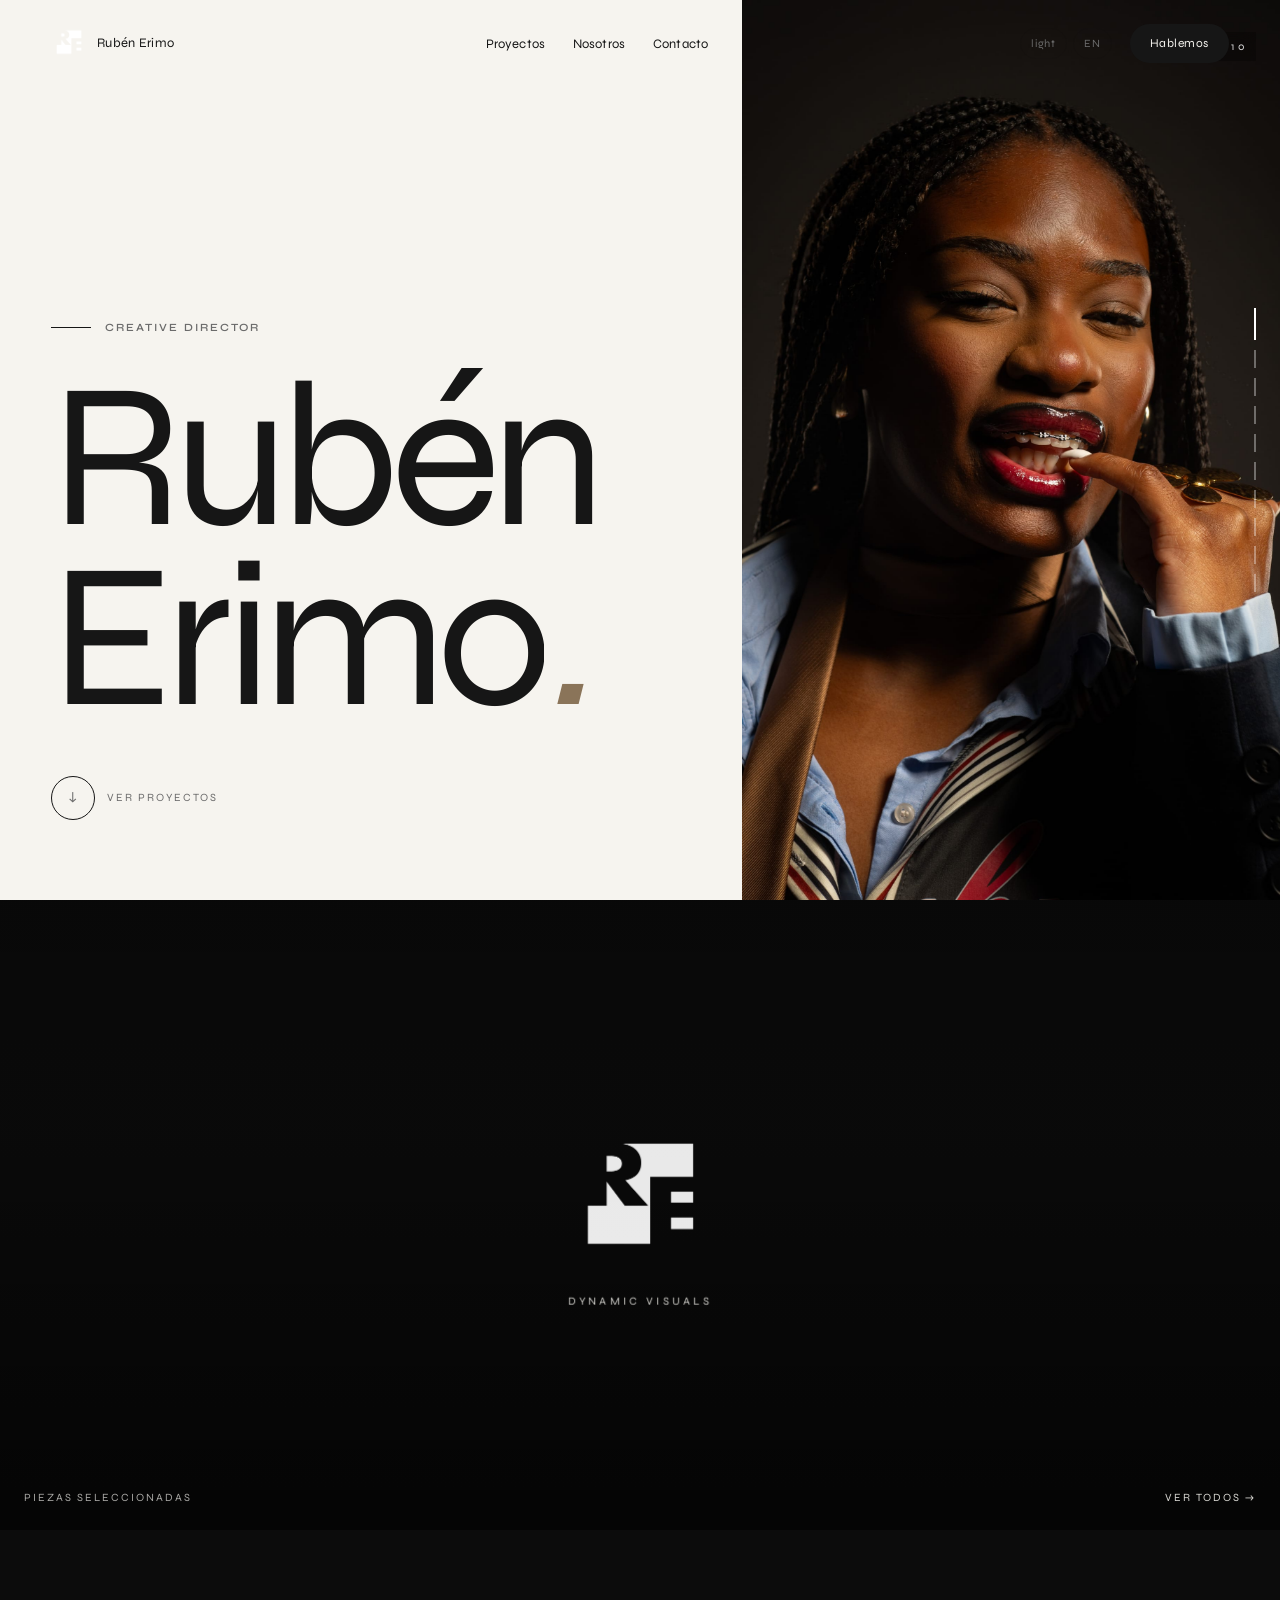
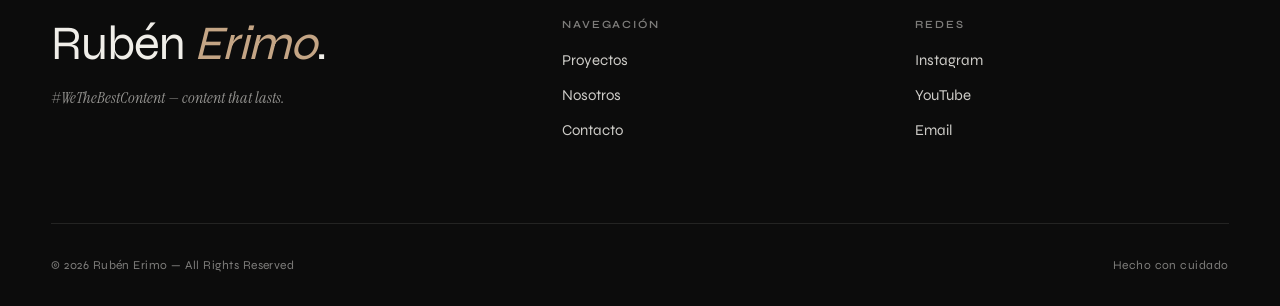
==== commit 1d35274d: "redesign: minimal aesthetic, optimized assets, partials, SEO, contact form Structure - Reorganize im" ====
--- a/index.html
+++ b/index.html
@@ -3,204 +3,103 @@
 <head>
 <meta charset="UTF-8">
 <meta name="viewport" content="width=device-width, initial-scale=1.0">
-<title>Rubén Erimo — Creative Photographer</title>
-<meta name="description" content="Rubén Erimo, fotógrafo y filmmaker. WeTheBestContent — plataforma audiovisual editorial.">
+<title>Rubén Erimo — Creative Director</title>
+<meta name="description" content="Rubén Erimo, Creative Director. WeTheBestContent — plataforma audiovisual editorial.">
+<link rel="icon" type="image/png" href="img-min/logos/img-9656.png">
+<link rel="canonical" href="https://jlorab18.github.io/paginaRuben/">
+<meta property="og:type" content="website">
+<meta property="og:site_name" content="Rubén Erimo — WeTheBestContent">
+<meta property="og:title" content="Rubén Erimo — Creative Director">
+<meta property="og:description" content="Rubén Erimo, Creative Director. WeTheBestContent — plataforma audiovisual editorial.">
+<meta property="og:url" content="https://jlorab18.github.io/paginaRuben/">
+<meta property="og:image" content="https://jlorab18.github.io/paginaRuben/img-min/slider/1.jpg">
+<meta property="og:image:width" content="1800">
+<meta property="og:locale" content="es_ES">
+<meta name="twitter:card" content="summary_large_image">
+<meta name="twitter:title" content="Rubén Erimo — Creative Director">
+<meta name="twitter:description" content="Rubén Erimo, Creative Director. WeTheBestContent — plataforma audiovisual editorial.">
+<meta name="twitter:image" content="https://jlorab18.github.io/paginaRuben/img-min/slider/1.jpg">
+<meta name="twitter:creator" content="@rubenerimo">
 <link rel="preconnect" href="https://fonts.googleapis.com">
 <link rel="preconnect" href="https://fonts.gstatic.com" crossorigin>
-<link href="https://fonts.googleapis.com/css2?family=Instrument+Serif:ital@0;1&family=Syne:wght@400;500;600&display=swap" rel="stylesheet">
+<link href="https://fonts.googleapis.com/css2?family=Instrument+Serif:ital@0;1&family=Montserrat:wght@400;500;600&family=Syne:wght@400;500;600&display=swap" rel="stylesheet">
 <link rel="stylesheet" href="styles-min.css">
 </head>
 <body>
 
-<!-- NAV -->
-<nav class="site-nav" id="mainNav">
-  <div class="nav-logo" onclick="window.scrollTo({top:0,behavior:'smooth'})">
-    <img src="img/logos/IMG_9656.png" alt="Rubén Erimo" decoding="async" width="596" height="596">
-    <span class="nav-logo-text">rubén erimo</span>
+<div id="nav-slot"></div>
+
+<!-- HERO with slider -->
+<section class="hero">
+  <div class="hero-slider" id="heroSlider">
+    <div class="hero-slide active"><img src="img-min/slider/1.jpg" alt="Slide 1" fetchpriority="high" decoding="async"></div>
+    <div class="hero-slide"><img src="img-min/slider/2.jpg" alt="Slide 2" loading="lazy" decoding="async"></div>
+    <div class="hero-slide"><img src="img-min/slider/3.png" alt="Slide 3" loading="lazy" decoding="async"></div>
+    <div class="hero-slide"><img src="img-min/slider/4.jpg" alt="Slide 4" loading="lazy" decoding="async"></div>
+    <div class="hero-slide"><img src="img-min/slider/5.jpg" alt="Slide 5" loading="lazy" decoding="async"></div>
+    <div class="hero-slide"><img src="img-min/slider/6.png" alt="Slide 6" loading="lazy" decoding="async"></div>
+    <div class="hero-slide"><img src="img-min/slider/7.jpg" alt="Slide 7" loading="lazy" decoding="async"></div>
+    <div class="hero-slide"><img src="img-min/slider/8.jpg" alt="Slide 8" loading="lazy" decoding="async"></div>
+    <div class="hero-slide"><img src="img-min/slider/9.png" alt="Slide 9" loading="lazy" decoding="async"></div>
+    <div class="hero-slide"><img src="img-min/slider/10.jpg" alt="Slide 10" loading="lazy" decoding="async"></div>
+    <div class="hero-counter" id="heroCounter">01 / 10</div>
+    <div class="hero-dots" id="heroDots">
+      <span class="hero-dot active" data-i="0"></span>
+      <span class="hero-dot" data-i="1"></span>
+      <span class="hero-dot" data-i="2"></span>
+      <span class="hero-dot" data-i="3"></span>
+      <span class="hero-dot" data-i="4"></span>
+      <span class="hero-dot" data-i="5"></span>
+      <span class="hero-dot" data-i="6"></span>
+      <span class="hero-dot" data-i="7"></span>
+      <span class="hero-dot" data-i="8"></span>
+      <span class="hero-dot" data-i="9"></span>
+    </div>
   </div>
-  <ul class="nav-links">
-    <li><a href="#trabajos" data-es="trabajos" data-en="work">trabajos</a></li>
-    <li><a href="nosotros.html" data-es="nosotros" data-en="about">nosotros</a></li>
-    <li><a href="contacto.html" data-es="contacto" data-en="contact">contacto</a></li>
-  </ul>
-  <div class="nav-right">
-    <div class="nav-toggles">
-      <button class="toggle-btn" id="themeToggle" onclick="toggleTheme()">dark</button>
-      <button class="toggle-btn" id="langToggle" onclick="toggleLang()">en</button>
-    </div>
-    <a href="contacto.html" class="nav-cta" data-es="hablemos" data-en="let's talk">hablemos</a>
-  </div>
-  <button class="nav-hamburger" id="hamburger" onclick="toggleMenu()" aria-label="Abrir menu" aria-expanded="false">
-    <span></span><span></span><span></span>
-  </button>
-</nav>
 
-<!-- MOBILE MENU -->
-<div class="mobile-menu" id="mobileMenu">
-  <a href="#trabajos" onclick="closeMenu()" data-es="trabajos" data-en="work">trabajos</a>
-  <a href="nosotros.html" data-es="nosotros" data-en="about">nosotros</a>
-  <a href="contacto.html" data-es="contacto" data-en="contact">contacto</a>
-  <a href="https://www.instagram.com/rubenerimo" target="_blank" rel="noopener">instagram</a>
-  <div class="mobile-toggles">
-    <button class="toggle-btn" onclick="toggleTheme()">light / dark</button>
-    <button class="toggle-btn" onclick="toggleLang()">es / en</button>
-  </div>
-</div>
-
-<!-- HERO -->
-<section class="hero">
-  <div class="hero-image">
-    <img src="img/optimized/Brandy/_DSC1110.JPG" alt="Sesión Brandy" fetchpriority="high" decoding="async" width="1467" height="2200">
-  </div>
   <div class="hero-inner">
-    <div class="hero-eyebrow eyebrow" data-es="creative photographer" data-en="creative photographer">creative photographer</div>
+    <div class="hero-eyebrow eyebrow" data-es="Creative Director" data-en="Creative Director">Creative Director</div>
     <h1 class="hero-title">
-      <span data-split>rubén</span><br>
-      <span data-split>erimo</span><span class="accent" data-split>.</span>
+      <span data-split>Rubén</span><br>
+      <span data-split>Erimo</span><span class="accent" data-split>.</span>
     </h1>
     <div class="hero-meta">
-      <p class="hero-phrase" data-es="donde la luz habla, mi lente escucha." data-en="where light speaks, my lens listens.">donde la luz habla, mi lente escucha.</p>
-      <a href="#trabajos" class="hero-scroll">
+      <a href="proyectos.html" class="hero-scroll">
         <span class="hero-scroll-dot" aria-hidden="true"></span>
-        <span data-es="trabajos" data-en="work">trabajos</span>
+        <span data-es="Ver proyectos" data-en="View projects">Ver proyectos</span>
       </a>
     </div>
   </div>
 </section>
 
-<!-- INTRO -->
-<section class="intro">
-  <div class="container">
-    <div class="intro-grid">
-      <div>
-        <div class="intro-eyebrow eyebrow" data-es="estudio" data-en="studio">estudio</div>
-        <h2 class="intro-title">
-          <span data-split data-es="contenido" data-en="content">contenido</span><br>
-          <span data-split data-es="que " data-en="that ">que </span><span class="accent" data-split data-es="permanece." data-en="lasts.">permanece.</span>
-        </h2>
-      </div>
-      <div class="intro-text reveal">
-        <p data-es="WeTheBestContent es una plataforma audiovisual donde cada proyecto se concibe como una pieza editorial. Fundada por Rubén Erimo, la marca surge desde la necesidad de crear con criterio, intención y mirada clara." data-en="WeTheBestContent is an audiovisual platform where every project is conceived as an editorial piece. Founded by Rubén Erimo, the brand arises from the need to create with criteria, intention and a clear vision.">WeTheBestContent es una plataforma audiovisual donde cada proyecto se concibe como una pieza editorial. Fundada por Rubén Erimo, la marca surge desde la necesidad de crear con criterio, intención y mirada clara.</p>
-        <p data-es="Personas reales, espacios reales, emociones reales. Un enfoque entre lo documental, lo editorial y lo cinematográfico." data-en="Real people, real spaces, real emotions. An approach between documentary, editorial and cinematographic.">Personas reales, espacios reales, emociones reales. Un enfoque entre lo documental, lo editorial y lo cinematográfico.</p>
-      </div>
-    </div>
+<!-- VISUALS STRIP — rotates every 3s with Rubén Erimo logo overlaid -->
+<section class="visuals-strip" id="visualsStrip">
+  <div class="visuals-strip-track" id="visualsTrack">
+    <div class="visuals-strip-item active"><video src="img-min/visuals/rotatorios/1.mp4" autoplay muted loop playsinline preload="metadata"></video></div>
+    <div class="visuals-strip-item"><video src="img-min/visuals/rotatorios/2.mp4" muted loop playsinline preload="metadata"></video></div>
+    <div class="visuals-strip-item"><video src="img-min/visuals/rotatorios/3.mp4" muted loop playsinline preload="metadata"></video></div>
+    <div class="visuals-strip-item"><video src="img-min/visuals/rotatorios/4.mp4" muted loop playsinline preload="metadata"></video></div>
+    <div class="visuals-strip-item"><video src="img-min/visuals/rotatorios/5.mp4" muted loop playsinline preload="metadata"></video></div>
+    <div class="visuals-strip-item"><video src="img-min/visuals/rotatorios/6.mp4" muted loop playsinline preload="metadata"></video></div>
+    <div class="visuals-strip-item"><video src="img-min/visuals/rotatorios/7.mp4" muted loop playsinline preload="metadata"></video></div>
+    <div class="visuals-strip-item"><video src="img-min/visuals/rotatorios/8.mp4" muted loop playsinline preload="metadata"></video></div>
+    <div class="visuals-strip-item"><video src="img-min/visuals/rotatorios/9.mp4" muted loop playsinline preload="metadata"></video></div>
   </div>
-</section>
-
-<!-- WORK -->
-<section class="work" id="trabajos">
-  <div class="container">
-    <div class="work-header reveal">
-      <h2 class="work-title">
-        <span data-split data-es="trabajos" data-en="work">trabajos</span><span class="accent" data-split>.</span>
-      </h2>
-      <p class="work-sub" data-es="una selección de proyectos editoriales, eventos y dirección de arte." data-en="a selection of editorial projects, events and art direction.">una selección de proyectos editoriales, eventos y dirección de arte.</p>
-    </div>
-
-    <div class="work-grid">
-
-      <a class="work-item" href="tbc-mag.html" aria-label="TBC MAG">
-        <div class="work-item-img">
-          <img src="img/optimized/Brandy/_DSC1121.JPG" alt="TBC MAG" loading="lazy" decoding="async" width="1467" height="2200">
-        </div>
-        <div class="work-item-meta">
-          <span class="work-item-num">01</span>
-          <span class="work-item-title">tbc mag</span>
-          <span class="work-item-arrow" aria-hidden="true">→</span>
-        </div>
-      </a>
-
-      <a class="work-item" href="estudio.html" aria-label="Estudio">
-        <div class="work-item-img">
-          <img src="img/optimized/fati/_IMG5869.JPG" alt="Estudio" loading="lazy" decoding="async" width="1467" height="2200">
-        </div>
-        <div class="work-item-meta">
-          <span class="work-item-num">02</span>
-          <span class="work-item-title" data-es="estudio" data-en="studio">estudio</span>
-          <span class="work-item-arrow" aria-hidden="true">→</span>
-        </div>
-      </a>
-
-      <a class="work-item" href="eventos.html" aria-label="Eventos">
-        <div class="work-item-img">
-          <img src="img/optimized/OyK/_DSC7702_1.JPG" alt="Eventos" loading="lazy" decoding="async" width="1469" height="2200">
-        </div>
-        <div class="work-item-meta">
-          <span class="work-item-num">03</span>
-          <span class="work-item-title" data-es="eventos" data-en="events">eventos</span>
-          <span class="work-item-arrow" aria-hidden="true">→</span>
-        </div>
-      </a>
-
-      <a class="work-item" href="lifestyle.html" aria-label="Lifestyle">
-        <div class="work-item-img">
-          <img src="img/optimized/ansy/DSC_0065.JPG" alt="Lifestyle" loading="lazy" decoding="async" width="1467" height="2200">
-        </div>
-        <div class="work-item-meta">
-          <span class="work-item-num">04</span>
-          <span class="work-item-title">lifestyle</span>
-          <span class="work-item-arrow" aria-hidden="true">→</span>
-        </div>
-      </a>
-
-      <a class="work-item" href="visuals.html" aria-label="Visuals">
-        <div class="work-item-img">
-          <img src="img/optimized/seng/IMG_2329.JPG" alt="Visuals" loading="lazy" decoding="async" width="1467" height="2200">
-        </div>
-        <div class="work-item-meta">
-          <span class="work-item-num">05</span>
-          <span class="work-item-title">visuals</span>
-          <span class="work-item-arrow" aria-hidden="true">→</span>
-        </div>
-      </a>
-
-    </div>
+  <div class="visuals-strip-overlay"></div>
+  <div class="visuals-strip-logo">
+    <img src="img-min/logos/img-9656.png" alt="Rubén Erimo">
+    <span class="visuals-strip-tag">Dynamic Visuals</span>
   </div>
-</section>
-
-<!-- CTA -->
-<section class="cta">
-  <div class="container">
-    <div class="cta-eyebrow eyebrow reveal" data-es="trabajemos juntos" data-en="let's work together">trabajemos juntos</div>
-    <a href="contacto.html" class="cta-link">
-      <span data-split data-es="hablemos" data-en="let's talk">hablemos</span><span class="accent" data-split>.</span>
-    </a>
-    <div class="cta-mail reveal">
-      <a href="mailto:rubenerimo@gmail.com">rubenerimo@gmail.com</a>
-    </div>
+  <div class="visuals-strip-meta">
+    <span data-es="Piezas seleccionadas" data-en="Selected pieces">Piezas seleccionadas</span>
+    <a href="visuals.html" class="visuals-strip-link" data-es="Ver todos →" data-en="View all →">Ver todos →</a>
   </div>
 </section>
 
 <!-- FOOTER -->
-<footer class="site-footer">
-  <div class="footer-inner">
-    <div>
-      <div class="footer-brand">rubén <span class="accent">erimo</span>.</div>
-      <p class="footer-tagline">#WeTheBestContent — content that lasts.</p>
-    </div>
-    <div class="footer-col">
-      <h4 data-es="navegación" data-en="navigation">navegación</h4>
-      <ul>
-        <li><a href="#trabajos" data-es="trabajos" data-en="work">trabajos</a></li>
-        <li><a href="nosotros.html" data-es="nosotros" data-en="about">nosotros</a></li>
-        <li><a href="contacto.html" data-es="contacto" data-en="contact">contacto</a></li>
-      </ul>
-    </div>
-    <div class="footer-col">
-      <h4 data-es="redes" data-en="social">redes</h4>
-      <ul>
-        <li><a href="https://www.instagram.com/rubenerimo" target="_blank" rel="noopener">instagram</a></li>
-        <li><a href="https://www.youtube.com/@RubenErimo" target="_blank" rel="noopener">youtube</a></li>
-        <li><a href="mailto:rubenerimo@gmail.com">email</a></li>
-      </ul>
-    </div>
-  </div>
-  <div class="footer-bottom">
-    <span>© 2026 rubén erimo — all rights reserved</span>
-    <span data-es="hecho con cuidado" data-en="made with care">hecho con cuidado</span>
-  </div>
-</footer>
+<div id="footer-slot"></div>
 
+<script src="partials.js"></script>
 <script src="main.js"></script>
 </body>
 </html>
--- a/styles-min.css
+++ b/styles-min.css
@@ -9,11 +9,14 @@
   --muted: #6b6b6b;
   --line: rgba(22, 22, 22, 0.12);
   --accent: #8a7459;
+  --red: #d62828;
   --bg-dark: #0c0c0c;
   --text-dark: #f0eee9;
 
   --font-sans: 'Syne', system-ui, sans-serif;
   --font-serif: 'Instrument Serif', serif;
+  /* Proxima Nova substitute (Proxima Nova is paid — Montserrat is the closest free match). */
+  --font-neutral: 'Montserrat', system-ui, -apple-system, 'Segoe UI', sans-serif;
 
   --max: 1600px;
   --gutter: clamp(20px, 4vw, 64px);
@@ -58,7 +61,6 @@
 h1, h2, h3, h4 {
   font-family: var(--font-sans);
   font-weight: 400;
-  text-transform: lowercase;
   letter-spacing: -0.025em;
   line-height: 0.92;
 }
@@ -108,7 +110,6 @@
 .nav-logo-text {
   font-size: 13px;
   letter-spacing: 0.02em;
-  text-transform: lowercase;
 }
 
 .nav-links {
@@ -119,7 +120,6 @@
 .nav-links a {
   font-size: 13px;
   letter-spacing: 0.01em;
-  text-transform: lowercase;
   color: var(--text);
   position: relative;
   padding: 4px 0;
@@ -140,7 +140,6 @@
 .toggle-btn {
   font-size: 11px;
   letter-spacing: 0.08em;
-  text-transform: lowercase;
   padding: 6px 10px;
   border: 1px solid var(--line);
   border-radius: 999px;
@@ -152,7 +151,6 @@
 .nav-cta {
   font-size: 12px;
   letter-spacing: 0.04em;
-  text-transform: lowercase;
   padding: 10px 20px;
   background: var(--text);
   color: var(--bg);
@@ -206,7 +204,6 @@
 .mobile-menu.open { transform: translateY(0); }
 .mobile-menu a {
   font-size: clamp(40px, 10vw, 72px);
-  text-transform: lowercase;
   letter-spacing: -0.02em;
   line-height: 1;
 }
@@ -245,10 +242,79 @@
   100% { transform: scale(1.1) translate(-1%, -0.5%); }
 }
 
+/* Slider variant */
+.hero-slider {
+  position: absolute;
+  top: 0; right: 0;
+  width: 42vw;
+  height: 100vh;
+  overflow: hidden;
+  z-index: 1;
+}
+.hero-slide {
+  position: absolute;
+  inset: 0;
+  opacity: 0;
+  transition: opacity 1.2s cubic-bezier(0.4, 0, 0.2, 1);
+}
+.hero-slide.active { opacity: 1; }
+.hero-slide img {
+  width: 100%;
+  height: 100%;
+  object-fit: cover;
+  transform: scale(1.05);
+}
+.hero-slide.active img {
+  animation: heroKen 14s ease-in-out infinite alternate;
+}
+.hero-dots {
+  position: absolute;
+  top: 50%;
+  right: 24px;
+  transform: translateY(-50%);
+  z-index: 3;
+  display: flex;
+  flex-direction: column;
+  gap: 10px;
+}
+.hero-dot {
+  width: 2px;
+  height: 18px;
+  background: rgba(255, 255, 255, 0.35);
+  cursor: pointer;
+  transition: background 0.4s, height 0.4s;
+}
+.hero-dot.active {
+  background: #fff;
+  height: 32px;
+}
+.hero-counter {
+  position: absolute;
+  top: 32px;
+  right: 24px;
+  z-index: 3;
+  font-size: 11px;
+  letter-spacing: 0.22em;
+  color: rgba(255, 255, 255, 0.85);
+  background: rgba(0,0,0,0.25);
+  padding: 6px 10px;
+  backdrop-filter: blur(8px);
+  -webkit-backdrop-filter: blur(8px);
+}
+
+@media (max-width: 900px) {
+  .hero-slider { width: 100%; opacity: 0.4; }
+  .hero-dots { right: 16px; }
+  .hero-counter { right: 16px; top: 24px; }
+}
+
 .hero-inner {
   position: relative;
   z-index: 2;
-  max-width: 1400px;
+  max-width: min(1100px, calc(58vw - var(--gutter) - 24px));
+}
+@media (max-width: 900px) {
+  .hero-inner { max-width: 100%; }
 }
 
 .hero-eyebrow {
@@ -267,7 +333,6 @@
 .hero-title {
   font-size: clamp(60px, 16vw, 240px);
   font-weight: 400;
-  text-transform: lowercase;
   letter-spacing: -0.04em;
   line-height: 0.88;
 }
@@ -422,7 +487,6 @@
 }
 .work-item-title {
   font-size: clamp(20px, 2vw, 28px);
-  text-transform: lowercase;
   letter-spacing: -0.01em;
   flex: 1;
 }
@@ -449,7 +513,6 @@
   display: inline-block;
   font-size: clamp(60px, 14vw, 220px);
   font-weight: 400;
-  text-transform: lowercase;
   letter-spacing: -0.04em;
   line-height: 0.95;
   position: relative;
@@ -494,7 +557,6 @@
 }
 .footer-brand {
   font-size: clamp(28px, 4vw, 48px);
-  text-transform: lowercase;
   letter-spacing: -0.02em;
   line-height: 1;
 }
@@ -612,7 +674,6 @@
 .subpage-title {
   font-size: clamp(56px, 13vw, 200px);
   font-weight: 400;
-  text-transform: lowercase;
   letter-spacing: -0.04em;
   line-height: 0.9;
   margin-bottom: 40px;
@@ -651,7 +712,6 @@
 .session-name {
   font-size: clamp(32px, 5vw, 64px);
   font-weight: 400;
-  text-transform: lowercase;
   letter-spacing: -0.02em;
 }
 
@@ -767,7 +827,6 @@
 .section-heading {
   font-size: clamp(40px, 6.5vw, 96px);
   font-weight: 400;
-  text-transform: lowercase;
   letter-spacing: -0.025em;
   line-height: 0.95;
   margin-bottom: 36px;
@@ -826,7 +885,6 @@
 .feature-title {
   font-size: clamp(22px, 2vw, 28px);
   font-weight: 400;
-  text-transform: lowercase;
   letter-spacing: -0.01em;
 }
 .feature-desc {
@@ -869,7 +927,6 @@
 .process-step h3 {
   font-size: clamp(24px, 2.6vw, 36px);
   font-weight: 400;
-  text-transform: lowercase;
   margin-bottom: 14px;
 }
 .process-step p {
@@ -918,7 +975,6 @@
   color: var(--bg);
   font-size: 14px;
   letter-spacing: 0.04em;
-  text-transform: lowercase;
   border-radius: 999px;
   transition: opacity 0.3s, transform 0.3s;
 }
@@ -948,7 +1004,6 @@
 .about-heading {
   font-size: clamp(50px, 9vw, 140px);
   font-weight: 400;
-  text-transform: lowercase;
   letter-spacing: -0.04em;
   line-height: 0.9;
 }
@@ -990,11 +1045,14 @@
   aspect-ratio: 3 / 4;
   overflow: hidden;
 }
-.about-photos img {
+.about-photos img,
+.about-photos video {
   width: 100%; height: 100%; object-fit: cover;
+  display: block;
   transition: transform 1.4s ease;
 }
-.about-photos > div:hover img { transform: scale(1.04); }
+.about-photos > div:hover img,
+.about-photos > div:hover video { transform: scale(1.04); }
 
 @media (max-width: 800px) {
   .about-grid { grid-template-columns: 1fr; }
@@ -1024,7 +1082,6 @@
 .contact-hero-title {
   font-size: clamp(50px, 9vw, 140px);
   font-weight: 400;
-  text-transform: lowercase;
   letter-spacing: -0.04em;
   line-height: 0.92;
   margin-bottom: 40px;
@@ -1039,7 +1096,6 @@
   color: var(--bg);
   font-size: 14px;
   letter-spacing: 0.04em;
-  text-transform: lowercase;
   border-radius: 999px;
   transition: opacity 0.3s, transform 0.3s;
 }
@@ -1076,7 +1132,6 @@
 .contact-row-value {
   font-family: var(--font-serif);
   font-style: italic;
-  text-transform: lowercase;
 }
 .contact-row-arrow {
   text-align: right;
@@ -1093,3 +1148,564 @@
 
 /* italic helper for inline lowercase emphasis */
 .italic { font-style: italic; color: var(--accent); }
+.red-accent { color: var(--red); font-style: italic; }
+
+/* Proxima Nova substitute — Montserrat. Apply via .neutral on text blocks. */
+.neutral,
+.neutral p,
+.neutral span,
+.neutral li {
+  font-family: var(--font-neutral);
+  font-weight: 400;
+  font-style: normal;
+  letter-spacing: 0;
+  line-height: 1.6;
+}
+.subpage-subtitle.neutral {
+  font-size: clamp(16px, 1.2vw, 19px);
+  color: var(--muted);
+  max-width: 760px;
+}
+
+/* ─────────────────────────────────────────────
+   PROYECTOS PAGE — "The Best For the Best" tagline
+   ───────────────────────────────────────────── */
+.proyectos-tagline {
+  font-size: clamp(48px, 9vw, 140px);
+  font-weight: 400;
+  line-height: 1;
+  letter-spacing: -0.03em;
+  display: flex;
+  flex-wrap: wrap;
+  gap: 0.2em 0.3em;
+  align-items: baseline;
+}
+.proyectos-tagline > span { display: inline-block; }
+.proyectos-tagline .red-accent {
+  color: var(--red);
+  font-style: italic;
+}
+
+/* ─────────────────────────────────────────────
+   CONTACT SOCIALS (IG/YT/Email icons)
+   ───────────────────────────────────────────── */
+.contact-socials {
+  display: flex;
+  gap: clamp(20px, 3vw, 40px);
+  margin-top: clamp(40px, 6vh, 80px);
+  flex-wrap: wrap;
+}
+.contact-social {
+  display: inline-flex;
+  align-items: center;
+  justify-content: center;
+  width: 64px;
+  height: 64px;
+  border: 1px solid var(--line);
+  border-radius: 50%;
+  color: var(--text);
+  transition: border-color 0.3s, background 0.3s, transform 0.3s;
+}
+.contact-social:hover {
+  border-color: var(--text);
+  background: var(--text);
+  color: var(--bg);
+  transform: translateY(-3px);
+}
+.contact-social svg {
+  width: 24px;
+  height: 24px;
+  fill: currentColor;
+}
+
+/* Centered Contáctanos hero variant (no image) */
+.contact-hero.centered {
+  grid-template-columns: 1fr;
+  justify-items: center;
+  text-align: center;
+  min-height: 80vh;
+}
+.contact-hero.centered .contact-hero-title { text-align: center; }
+.contact-hero.centered .contact-socials { justify-content: center; }
+
+/* ─────────────────────────────────────────────
+   CLIENTES SECTION (nosotros.html)
+   ───────────────────────────────────────────── */
+.clientes-section {
+  padding: clamp(80px, 12vh, 160px) var(--gutter);
+  max-width: var(--max);
+  margin: 0 auto;
+  border-top: 1px solid var(--line);
+}
+.clientes-head {
+  display: flex;
+  align-items: baseline;
+  gap: 24px;
+  margin-bottom: clamp(40px, 6vh, 80px);
+}
+.clientes-num {
+  font-family: var(--font-serif);
+  font-style: italic;
+  font-size: 22px;
+  color: var(--accent);
+}
+.clientes-heading {
+  font-size: clamp(40px, 7vw, 96px);
+  font-weight: 400;
+  letter-spacing: -0.025em;
+  line-height: 0.95;
+}
+.clientes-desc {
+  font-family: var(--font-neutral);
+  font-size: clamp(16px, 1.2vw, 19px);
+  line-height: 1.6;
+  color: var(--muted);
+  max-width: 720px;
+  margin-bottom: clamp(40px, 6vh, 80px);
+}
+.clientes-logos {
+  display: grid;
+  grid-template-columns: repeat(auto-fill, minmax(140px, 1fr));
+  gap: clamp(24px, 3vw, 48px);
+  align-items: center;
+}
+.cliente-logo {
+  aspect-ratio: 3 / 2;
+  display: grid;
+  place-items: center;
+  padding: 16px;
+  border: 1px solid var(--line);
+  background: transparent;
+  transition: border-color 0.3s, transform 0.3s;
+}
+.cliente-logo:hover {
+  border-color: var(--text);
+  transform: translateY(-2px);
+}
+.cliente-logo img {
+  max-width: 100%;
+  max-height: 64px;
+  object-fit: contain;
+  filter: grayscale(1);
+  opacity: 0.7;
+  transition: filter 0.3s, opacity 0.3s;
+}
+.cliente-logo:hover img {
+  filter: grayscale(0);
+  opacity: 1;
+}
+.cliente-logo.placeholder {
+  font-family: var(--font-neutral);
+  font-size: 12px;
+  letter-spacing: 0.1em;
+  text-transform: uppercase;
+  color: var(--muted);
+  border-style: dashed;
+}
+
+/* ─────────────────────────────────────────────
+   CONTACT FORM (Formspree)
+   ───────────────────────────────────────────── */
+.contact-form-section {
+  padding: clamp(80px, 12vh, 160px) var(--gutter);
+  max-width: var(--max);
+  margin: 0 auto;
+  border-top: 1px solid var(--line);
+}
+.contact-form-inner {
+  display: grid;
+  grid-template-columns: 0.9fr 1.1fr;
+  gap: clamp(40px, 6vw, 96px);
+  align-items: start;
+}
+.contact-form-head .eyebrow { display: block; margin-bottom: 16px; }
+.contact-form-head .section-heading { line-height: 0.95; }
+.contact-form-head .section-heading span { display: block; }
+
+.contact-form {
+  display: flex;
+  flex-direction: column;
+  gap: 20px;
+}
+.form-row {
+  display: grid;
+  grid-template-columns: 1fr 1fr;
+  gap: 20px;
+}
+.form-field {
+  display: flex;
+  flex-direction: column;
+  gap: 8px;
+}
+.form-label {
+  font-size: 11px;
+  letter-spacing: 0.18em;
+  text-transform: uppercase;
+  color: var(--muted);
+}
+.form-field input,
+.form-field select,
+.form-field textarea {
+  font-family: var(--font-sans);
+  font-size: 16px;
+  color: var(--text);
+  background: transparent;
+  border: none;
+  border-bottom: 1px solid var(--line);
+  padding: 10px 0;
+  width: 100%;
+  transition: border-color 0.3s;
+  outline: none;
+  resize: vertical;
+  border-radius: 0;
+  -webkit-appearance: none;
+  appearance: none;
+}
+.form-field select {
+  background-image: linear-gradient(45deg, transparent 50%, var(--muted) 50%),
+                    linear-gradient(135deg, var(--muted) 50%, transparent 50%);
+  background-position: calc(100% - 14px) center, calc(100% - 8px) center;
+  background-size: 6px 6px;
+  background-repeat: no-repeat;
+  padding-right: 28px;
+  cursor: pointer;
+}
+.form-field input:focus,
+.form-field select:focus,
+.form-field textarea:focus {
+  border-color: var(--text);
+}
+.form-field textarea {
+  font-family: var(--font-serif);
+  font-size: 17px;
+  line-height: 1.5;
+  min-height: 120px;
+}
+.form-submit {
+  align-self: flex-start;
+  margin-top: 16px;
+  border: 0;
+  cursor: pointer;
+}
+.form-submit:disabled {
+  opacity: 0.5;
+  cursor: wait;
+}
+.form-status {
+  font-family: var(--font-serif);
+  font-style: italic;
+  font-size: 15px;
+  color: var(--muted);
+  margin-top: 8px;
+  min-height: 22px;
+}
+.form-status.ok { color: var(--accent); }
+.form-status.err { color: #c0392b; }
+
+@media (max-width: 800px) {
+  .contact-form-inner { grid-template-columns: 1fr; }
+  .form-row { grid-template-columns: 1fr; }
+}
+
+/* ─────────────────────────────────────────────
+   VIDEO GALLERY (visuals.html)
+   ───────────────────────────────────────────── */
+.video-grid {
+  display: grid;
+  grid-template-columns: repeat(2, 1fr);
+  gap: clamp(24px, 3vw, 56px) clamp(16px, 2vw, 32px);
+}
+.video-card {
+  display: block;
+  cursor: pointer;
+}
+.video-card-media {
+  position: relative;
+  aspect-ratio: 16 / 9;
+  overflow: hidden;
+  background: #0a0a0a;
+  margin-bottom: 18px;
+}
+.video-card-media video {
+  width: 100%;
+  height: 100%;
+  object-fit: cover;
+  display: block;
+  transition: transform 1.4s cubic-bezier(0.2, 0.8, 0.2, 1);
+}
+.video-card:hover .video-card-media video { transform: scale(1.03); }
+.video-card-overlay {
+  position: absolute;
+  inset: 0;
+  background: linear-gradient(180deg, rgba(0,0,0,0) 50%, rgba(0,0,0,0.4) 100%);
+  pointer-events: none;
+}
+.video-card-play {
+  position: absolute;
+  top: 50%; left: 50%;
+  transform: translate(-50%, -50%);
+  width: 64px;
+  height: 64px;
+  border: 1px solid rgba(255,255,255,0.7);
+  border-radius: 50%;
+  display: grid;
+  place-items: center;
+  color: #fff;
+  font-size: 18px;
+  background: rgba(0,0,0,0.18);
+  backdrop-filter: blur(4px);
+  -webkit-backdrop-filter: blur(4px);
+  transition: background 0.3s, transform 0.4s;
+  pointer-events: none;
+}
+.video-card:hover .video-card-play {
+  background: rgba(0,0,0,0.4);
+  transform: translate(-50%, -50%) scale(1.08);
+}
+.video-card-meta {
+  display: flex;
+  align-items: baseline;
+  justify-content: space-between;
+  gap: 16px;
+}
+.video-card-num {
+  font-size: 12px;
+  letter-spacing: 0.18em;
+  text-transform: uppercase;
+  color: var(--muted);
+}
+.video-card-title {
+  font-size: clamp(20px, 2vw, 28px);
+  letter-spacing: -0.01em;
+  flex: 1;
+}
+.video-card-arrow {
+  font-size: 16px;
+  transition: transform 0.4s;
+}
+.video-card:hover .video-card-arrow { transform: translateX(8px); }
+
+@media (max-width: 800px) {
+  .video-grid { grid-template-columns: 1fr; gap: 50px; }
+}
+
+/* Video lightbox overlay */
+.video-lightbox {
+  position: fixed;
+  inset: 0;
+  z-index: 200;
+  background: rgba(8, 8, 8, 0.97);
+  display: none;
+  align-items: center;
+  justify-content: center;
+  padding: 40px;
+  cursor: pointer;
+}
+.video-lightbox.open { display: flex; }
+.video-lightbox video {
+  max-width: 92vw;
+  max-height: 88vh;
+  width: auto;
+  height: auto;
+  cursor: default;
+  background: #000;
+}
+.video-lightbox-close {
+  position: absolute;
+  top: 24px;
+  right: 24px;
+  width: 48px;
+  height: 48px;
+  border-radius: 50%;
+  border: 1px solid rgba(255,255,255,0.25);
+  background: transparent;
+  color: #fff;
+  font-size: 22px;
+  display: grid;
+  place-items: center;
+  cursor: pointer;
+  transition: background 0.3s, border-color 0.3s;
+}
+.video-lightbox-close:hover {
+  background: rgba(255,255,255,0.08);
+  border-color: rgba(255,255,255,0.6);
+}
+
+/* ─────────────────────────────────────────────
+   VISUALS STRIP (bottom of index, autoplay + logo overlay)
+   ───────────────────────────────────────────── */
+.visuals-strip {
+  position: relative;
+  width: 100%;
+  height: clamp(420px, 70vh, 720px);
+  overflow: hidden;
+  background: #0a0a0a;
+}
+.visuals-strip-track {
+  position: absolute;
+  inset: 0;
+}
+.visuals-strip-item {
+  position: absolute;
+  inset: 0;
+  opacity: 0;
+  transition: opacity 0.9s cubic-bezier(0.4, 0, 0.2, 1);
+}
+.visuals-strip-item.active { opacity: 1; }
+.visuals-strip-item video,
+.visuals-strip-item img {
+  width: 100%;
+  height: 100%;
+  object-fit: cover;
+  display: block;
+}
+.visuals-strip-overlay {
+  position: absolute;
+  inset: 0;
+  background: linear-gradient(180deg, rgba(0,0,0,0.18) 0%, rgba(0,0,0,0.05) 35%, rgba(0,0,0,0.55) 100%);
+  pointer-events: none;
+  z-index: 2;
+}
+.visuals-strip-logo {
+  position: absolute;
+  top: 50%;
+  left: 50%;
+  transform: translate(-50%, -50%);
+  z-index: 3;
+  text-align: center;
+  pointer-events: none;
+  mix-blend-mode: difference;
+  color: #f0eee9;
+}
+.visuals-strip-logo img {
+  height: clamp(80px, 12vw, 160px);
+  width: auto;
+  opacity: 0.95;
+  filter: drop-shadow(0 4px 24px rgba(0, 0, 0, 0.45));
+}
+.visuals-strip-tag {
+  display: block;
+  margin-top: 18px;
+  font-size: 11px;
+  letter-spacing: 0.3em;
+  text-transform: uppercase;
+  color: rgba(240, 238, 233, 0.9);
+}
+.visuals-strip-meta {
+  position: absolute;
+  z-index: 3;
+  bottom: 24px;
+  left: 24px;
+  right: 24px;
+  display: flex;
+  justify-content: space-between;
+  align-items: flex-end;
+  font-size: 11px;
+  letter-spacing: 0.18em;
+  text-transform: uppercase;
+  color: rgba(240, 238, 233, 0.7);
+  pointer-events: none;
+}
+.visuals-strip-link {
+  pointer-events: auto;
+  display: inline-flex;
+  align-items: center;
+  gap: 8px;
+  color: rgba(240, 238, 233, 0.9);
+  transition: color 0.3s, gap 0.3s;
+}
+.visuals-strip-link:hover { color: #fff; gap: 14px; }
+
+/* ─────────────────────────────────────────────
+   TRABAJOS LANDING (trabajos.html — 5 covers)
+   ───────────────────────────────────────────── */
+.trabajos-page {
+  padding: 160px var(--gutter) clamp(80px, 12vh, 160px);
+  max-width: var(--max);
+  margin: 0 auto;
+}
+.trabajos-page-head {
+  display: flex;
+  align-items: baseline;
+  gap: 24px;
+  margin-bottom: clamp(60px, 10vh, 140px);
+}
+.trabajos-page-num {
+  font-family: var(--font-serif);
+  font-style: italic;
+  font-size: 22px;
+  color: var(--accent);
+}
+.trabajos-page-title {
+  font-size: clamp(60px, 12vw, 200px);
+  font-weight: 400;
+  letter-spacing: -0.04em;
+  line-height: 0.9;
+}
+.trabajos-page-title .accent { font-style: italic; color: var(--accent); }
+
+.trabajos-cards {
+  display: grid;
+  grid-template-columns: repeat(2, 1fr);
+  gap: clamp(40px, 5vw, 80px) clamp(20px, 3vw, 40px);
+}
+.trabajos-card {
+  display: block;
+  cursor: pointer;
+}
+.trabajos-card-cover {
+  position: relative;
+  aspect-ratio: 3 / 4;
+  overflow: hidden;
+  margin-bottom: 24px;
+  background: var(--line);
+}
+.trabajos-card-cover img,
+.trabajos-card-cover video {
+  width: 100%;
+  height: 100%;
+  object-fit: cover;
+  transition: transform 1.4s cubic-bezier(0.2, 0.8, 0.2, 1), filter 0.6s;
+}
+.trabajos-card:hover .trabajos-card-cover img,
+.trabajos-card:hover .trabajos-card-cover video { transform: scale(1.04); }
+.trabajos-card-num {
+  font-size: 12px;
+  letter-spacing: 0.18em;
+  text-transform: uppercase;
+  color: var(--muted);
+  margin-bottom: 8px;
+  display: block;
+}
+.trabajos-card-title {
+  font-size: clamp(28px, 3.5vw, 48px);
+  font-weight: 400;
+  letter-spacing: -0.02em;
+  line-height: 1;
+  display: flex;
+  align-items: baseline;
+  justify-content: space-between;
+  gap: 20px;
+}
+.trabajos-card-title .arrow {
+  font-size: 22px;
+  transition: transform 0.4s;
+}
+.trabajos-card:hover .trabajos-card-title .arrow { transform: translateX(10px); }
+
+/* Wide card spans both columns (used for Visuals video) */
+.trabajos-card.wide {
+  grid-column: 1 / -1;
+}
+.trabajos-card.wide .trabajos-card-cover { aspect-ratio: 16 / 9; }
+.trabajos-card.wide .trabajos-card-title { font-size: clamp(40px, 6vw, 88px); }
+
+/* Offset for asymmetry */
+.trabajos-card:nth-child(odd):not(.wide) { transform: translateY(0); }
+.trabajos-card:nth-child(even):not(.wide) { transform: translateY(60px); }
+
+@media (max-width: 800px) {
+  .trabajos-cards { grid-template-columns: 1fr; gap: 60px; }
+  .trabajos-card:nth-child(even):not(.wide) { transform: translateY(0); }
+  .trabajos-card.wide .trabajos-card-cover { aspect-ratio: 3 / 4; }
+}
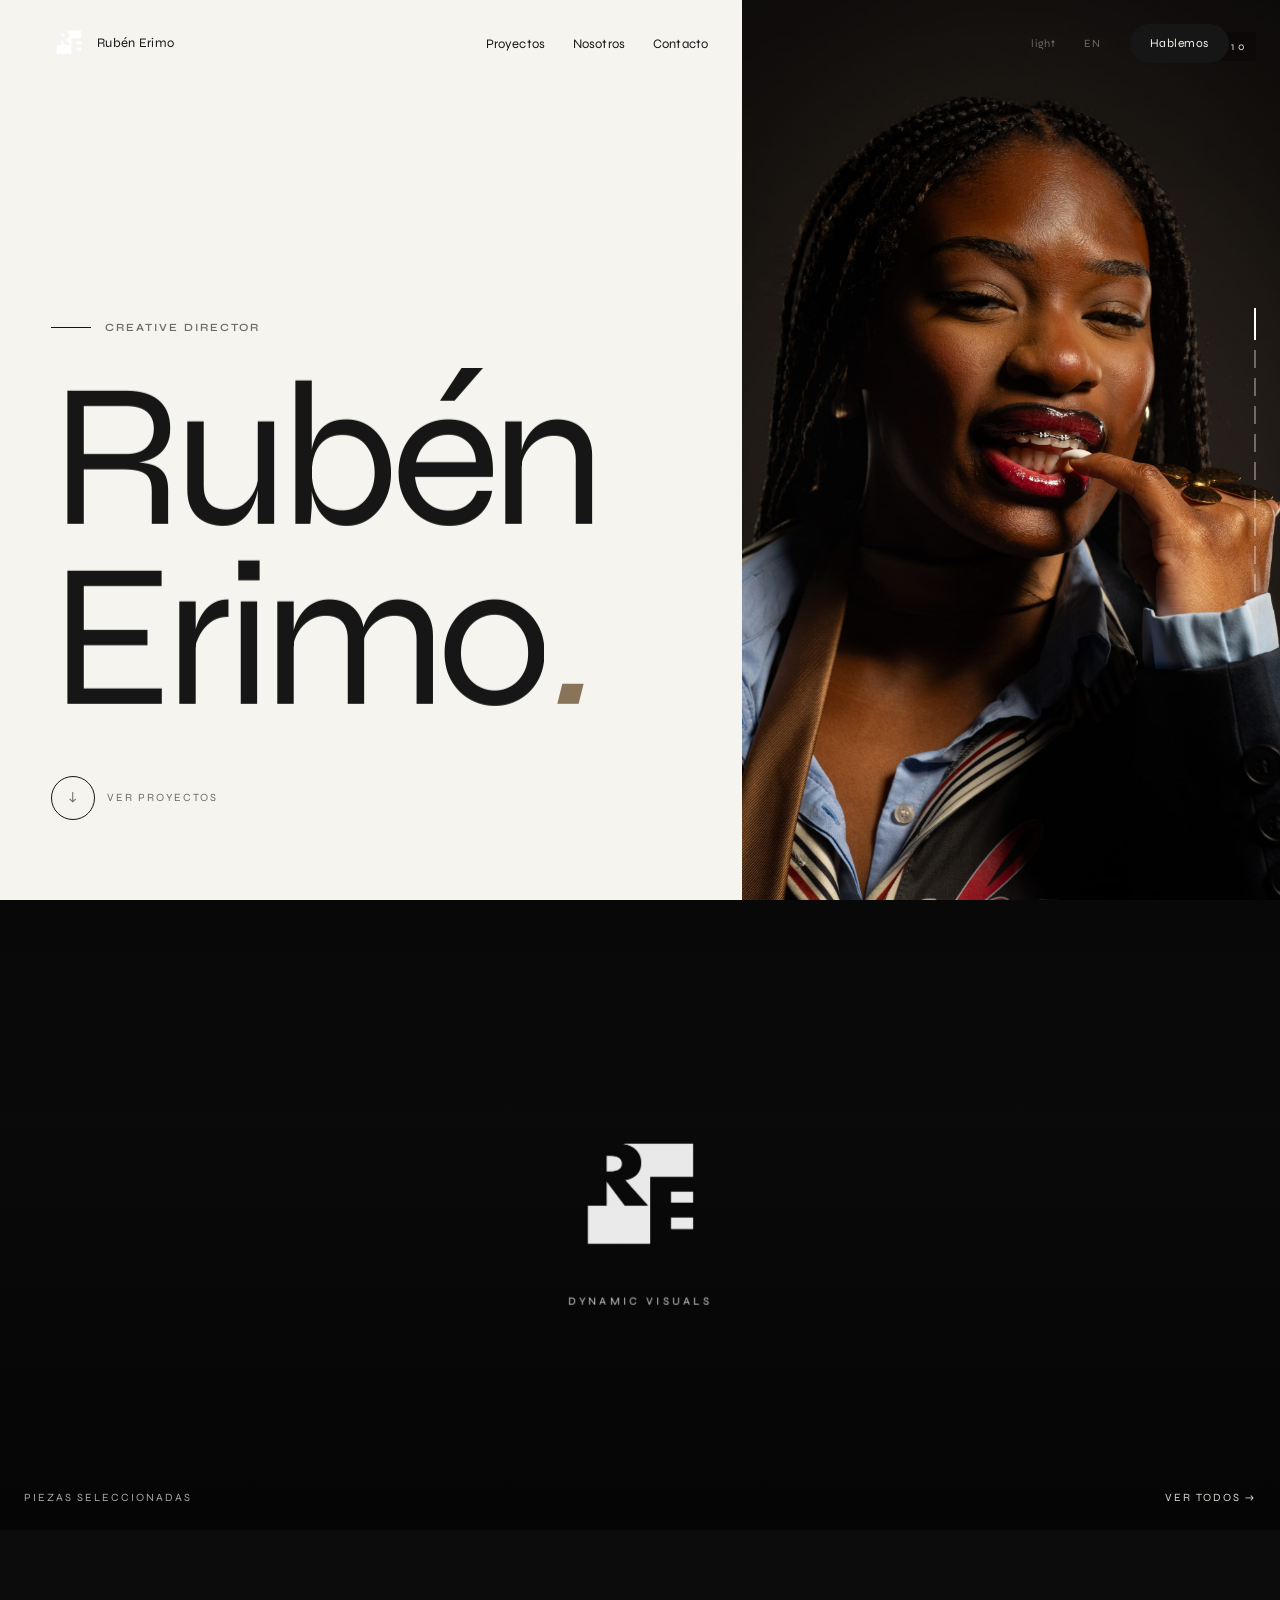
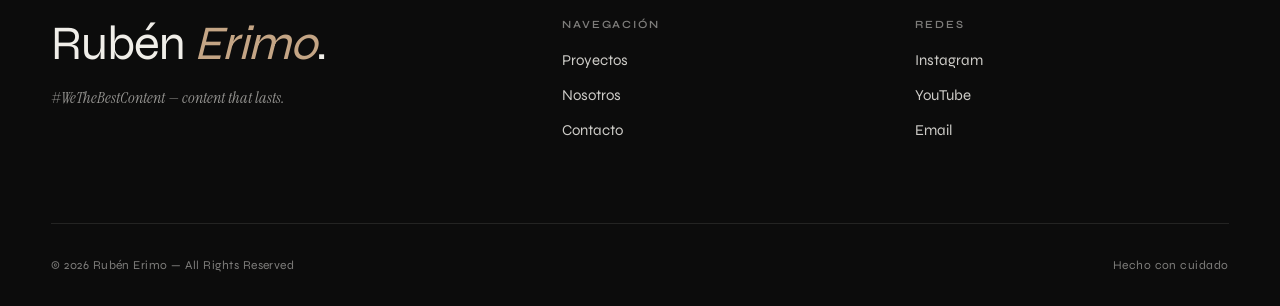
==== commit b18cbb73: "custom domain: rubenerimo.com - Add CNAME file (read by GitHub Pages) - Update SITE_URL across 13 HT" ====
--- a/index.html
+++ b/index.html
@@ -6,19 +6,19 @@
 <title>Rubén Erimo — Creative Director</title>
 <meta name="description" content="Rubén Erimo, Creative Director. WeTheBestContent — plataforma audiovisual editorial.">
 <link rel="icon" type="image/png" href="img-min/logos/img-9656.png">
-<link rel="canonical" href="https://jlorab18.github.io/paginaRuben/">
+<link rel="canonical" href="https://rubenerimo.com/">
 <meta property="og:type" content="website">
 <meta property="og:site_name" content="Rubén Erimo — WeTheBestContent">
 <meta property="og:title" content="Rubén Erimo — Creative Director">
 <meta property="og:description" content="Rubén Erimo, Creative Director. WeTheBestContent — plataforma audiovisual editorial.">
-<meta property="og:url" content="https://jlorab18.github.io/paginaRuben/">
-<meta property="og:image" content="https://jlorab18.github.io/paginaRuben/img-min/slider/1.jpg">
+<meta property="og:url" content="https://rubenerimo.com/">
+<meta property="og:image" content="https://rubenerimo.com/img-min/slider/1.jpg">
 <meta property="og:image:width" content="1800">
 <meta property="og:locale" content="es_ES">
 <meta name="twitter:card" content="summary_large_image">
 <meta name="twitter:title" content="Rubén Erimo — Creative Director">
 <meta name="twitter:description" content="Rubén Erimo, Creative Director. WeTheBestContent — plataforma audiovisual editorial.">
-<meta name="twitter:image" content="https://jlorab18.github.io/paginaRuben/img-min/slider/1.jpg">
+<meta name="twitter:image" content="https://rubenerimo.com/img-min/slider/1.jpg">
 <meta name="twitter:creator" content="@rubenerimo">
 <link rel="preconnect" href="https://fonts.googleapis.com">
 <link rel="preconnect" href="https://fonts.gstatic.com" crossorigin>
--- a/styles-min.css
+++ b/styles-min.css
@@ -1054,6 +1054,50 @@
 .about-photos > div:hover img,
 .about-photos > div:hover video { transform: scale(1.04); }
 
+/* About video block — full width, single video, audio toggle overlay */
+.about-video-block {
+  position: relative;
+  margin-top: clamp(40px, 6vh, 80px);
+  aspect-ratio: 16 / 9;
+  overflow: hidden;
+  background: #000;
+}
+.about-video-block video {
+  width: 100%;
+  height: 100%;
+  object-fit: cover;
+  display: block;
+}
+.audio-toggle {
+  position: absolute;
+  top: 16px;
+  right: 16px;
+  width: 48px;
+  height: 48px;
+  border: 1px solid rgba(255, 255, 255, 0.35);
+  border-radius: 50%;
+  background: rgba(0, 0, 0, 0.45);
+  backdrop-filter: blur(8px);
+  -webkit-backdrop-filter: blur(8px);
+  color: #fff;
+  display: grid;
+  place-items: center;
+  cursor: pointer;
+  padding: 0;
+  z-index: 5;
+  transition: background 0.3s, border-color 0.3s, transform 0.3s;
+}
+.audio-toggle:hover {
+  background: rgba(0, 0, 0, 0.7);
+  border-color: rgba(255, 255, 255, 0.6);
+  transform: scale(1.06);
+}
+.audio-toggle svg {
+  width: 20px;
+  height: 20px;
+  fill: currentColor;
+}
+
 @media (max-width: 800px) {
   .about-grid { grid-template-columns: 1fr; }
   .about-photos { grid-template-columns: 1fr; }
@@ -1228,6 +1272,24 @@
 .contact-hero.centered .contact-hero-title { text-align: center; }
 .contact-hero.centered .contact-socials { justify-content: center; }
 
+/* Big prominent email link below the Contáctanos title */
+.contact-email-large {
+  display: inline-block;
+  margin-top: clamp(32px, 5vh, 56px);
+  font-family: var(--font-serif);
+  font-style: italic;
+  font-size: clamp(22px, 3vw, 40px);
+  color: var(--text);
+  border-bottom: 1px solid var(--text);
+  padding-bottom: 6px;
+  transition: color 0.3s, border-color 0.3s, transform 0.3s;
+}
+.contact-email-large:hover {
+  color: var(--accent);
+  border-color: var(--accent);
+  transform: translateY(-2px);
+}
+
 /* ─────────────────────────────────────────────
    CLIENTES SECTION (nosotros.html)
    ───────────────────────────────────────────── */
@@ -1273,26 +1335,39 @@
   aspect-ratio: 3 / 2;
   display: grid;
   place-items: center;
-  padding: 16px;
+  padding: 18px;
   border: 1px solid var(--line);
-  background: transparent;
-  transition: border-color 0.3s, transform 0.3s;
+  background: rgba(0, 0, 0, 0.04);
+  box-shadow: 0 4px 16px rgba(0, 0, 0, 0.10);
+  transition: border-color 0.3s, background 0.3s, transform 0.3s, box-shadow 0.3s;
 }
 .cliente-logo:hover {
   border-color: var(--text);
+  background: rgba(0, 0, 0, 0.07);
+  box-shadow: 0 6px 22px rgba(0, 0, 0, 0.16);
   transform: translateY(-2px);
 }
 .cliente-logo img {
   max-width: 100%;
-  max-height: 64px;
+  max-height: 72px;
   object-fit: contain;
-  filter: grayscale(1);
-  opacity: 0.7;
-  transition: filter 0.3s, opacity 0.3s;
+  opacity: 1;
+  filter: drop-shadow(0 2px 4px rgba(0, 0, 0, 0.35));
+  transition: filter 0.3s, transform 0.3s;
 }
 .cliente-logo:hover img {
-  filter: grayscale(0);
-  opacity: 1;
+  filter: drop-shadow(0 3px 6px rgba(0, 0, 0, 0.5));
+  transform: scale(1.03);
+}
+
+/* Dark mode: invert the card tint so logos still pop */
+body.dark .cliente-logo {
+  background: rgba(255, 255, 255, 0.04);
+  box-shadow: 0 4px 18px rgba(0, 0, 0, 0.45);
+}
+body.dark .cliente-logo:hover {
+  background: rgba(255, 255, 255, 0.07);
+  box-shadow: 0 6px 26px rgba(0, 0, 0, 0.55);
 }
 .cliente-logo.placeholder {
   font-family: var(--font-neutral);
